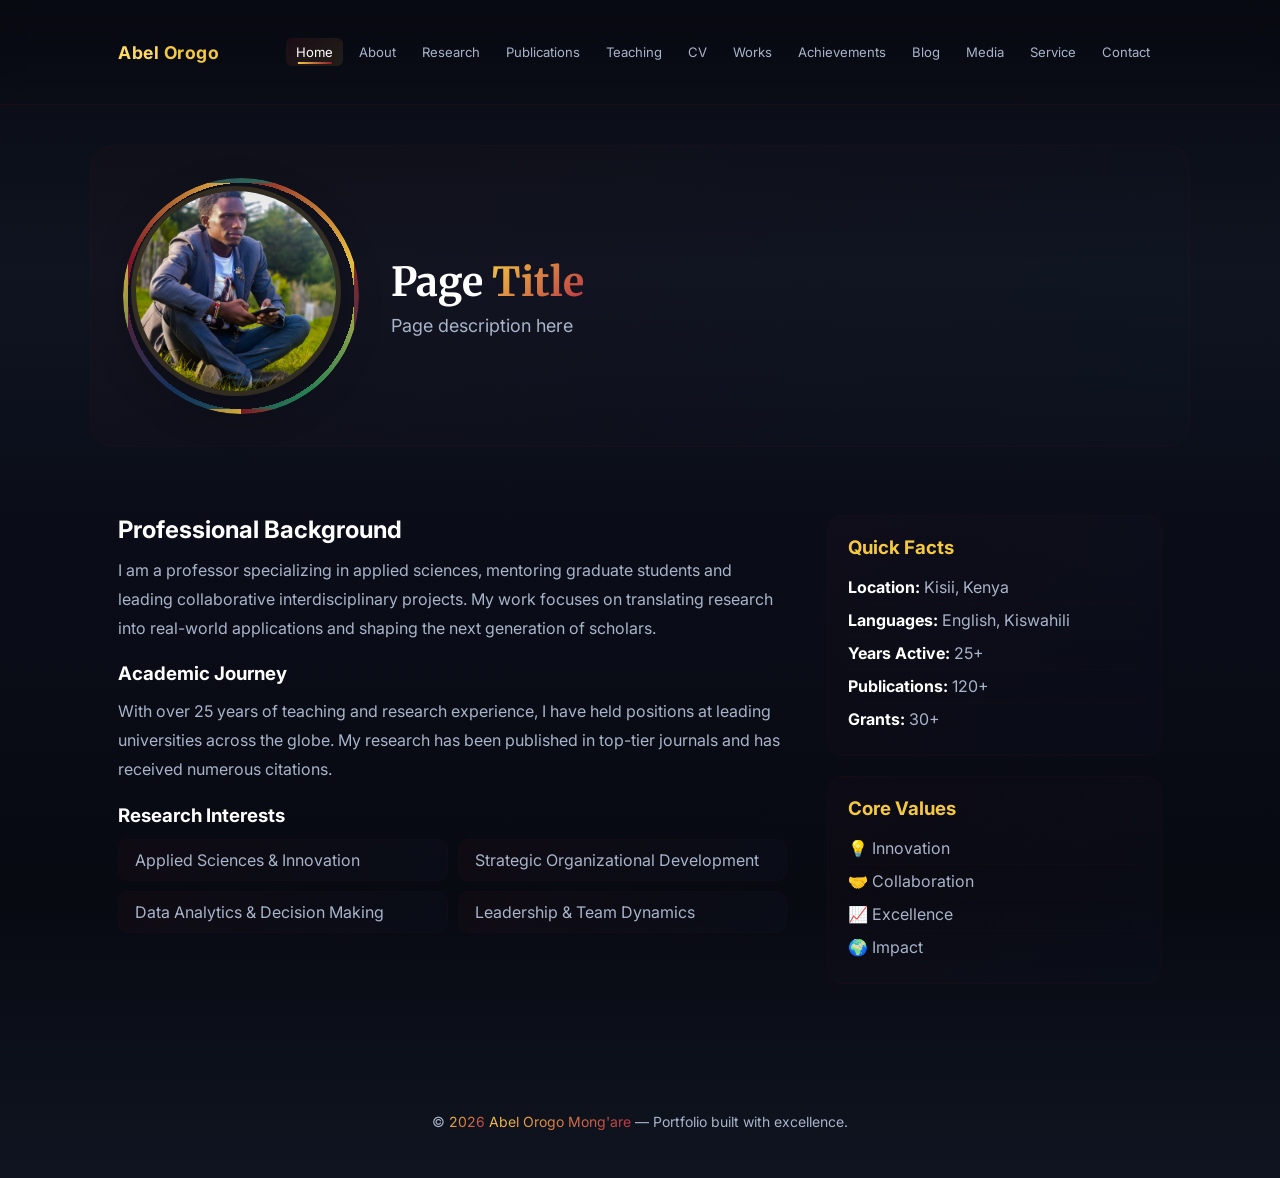
==== about.html @ 81ada758 "Initial commit - Complete Professor Portfolio with all pages" ====
<!doctype html>
<html lang="en">
  <head>
    <meta charset="utf-8">
    <meta name="viewport" content="width=device-width, initial-scale=1.0">
    <title>Professor Portfolio — About</title>
    <link rel="preconnect" href="https://fonts.googleapis.com">
    <link rel="preconnect" href="https://fonts.gstatic.com" crossorigin>
    <link href="https://fonts.googleapis.com/css2?family=Inter:wght@300;400;600;800&family=Merriweather:wght@300;700&display=swap" rel="stylesheet">
    <link rel="stylesheet" href="css/style.css">
  </head>
  <body>

    <header class="site-header">
      <div class="container header-inner">
        <a class="logo" href="home.html"><span>Abel</span> Orogo</a>
        <nav class="nav" id="main-nav">
          <a href="home.html" class="active">Home</a>
          <a href="about.html">About</a>
          <a href="research.html">Research</a>
          <a href="publications.html">Publications</a>
          <a href="teaching.html">Teaching</a>
          <a href="cv.html">CV</a>
          <a href="works.html">Works</a>
          <a href="achievements.html">Achievements</a>
          <a href="blog.html">Blog</a>
          <a href="media.html">Media</a>
          <a href="service.html">Service</a>
          <a href="contact.html">Contact</a>
        </nav>
        <button id="nav-toggle" aria-label="Toggle navigation">☰</button>
      </div>
    </header>

    <main class="page-about">
      <section class="container page-hero">
  <div class="page-hero-inner">
    <div class="page-hero-image fade-up fade-up-d1">
      <div class="portrait-wrapper-small">
        <div class="portrait-ring-small"></div>
        <img src="port.jpg" alt="Professor Abel Orogo" class="page-profile-img">
      </div>
    </div>
    <div class="page-hero-content fade-up fade-up-d2">
      <h1 class="page-title">Page <span class="highlight">Title</span></h1>
      <p class="page-subtitle">Page description here</p>
    </div>
  </div>
</section>

      <section class="container page-content">
        <div class="content-grid">
          <div class="content-main fade-up fade-up-d1">
            <h2>Professional Background</h2>
            <p>I am a professor specializing in applied sciences, mentoring graduate students and leading collaborative interdisciplinary projects. My work focuses on translating research into real-world applications and shaping the next generation of scholars.</p>
            
            <h3>Academic Journey</h3>
            <p>With over 25 years of teaching and research experience, I have held positions at leading universities across the globe. My research has been published in top-tier journals and has received numerous citations.</p>
            
            <h3>Research Interests</h3>
            <ul class="research-list">
              <li>Applied Sciences & Innovation</li>
              <li>Strategic Organizational Development</li>
              <li>Data Analytics & Decision Making</li>
              <li>Leadership & Team Dynamics</li>
            </ul>
          </div>
          <div class="content-sidebar fade-up fade-up-d2">
            <div class="info-card">
              <h3>Quick Facts</h3>
              <ul>
                <li><strong>Location:</strong> Kisii, Kenya</li>
                <li><strong>Languages:</strong> English, Kiswahili</li>
                <li><strong>Years Active:</strong> 25+</li>
                <li><strong>Publications:</strong> 120+</li>
                <li><strong>Grants:</strong> 30+</li>
              </ul>
            </div>
            <div class="info-card">
              <h3>Core Values</h3>
              <ul>
                <li>💡 Innovation</li>
                <li>🤝 Collaboration</li>
                <li>📈 Excellence</li>
                <li>🌍 Impact</li>
              </ul>
            </div>
          </div>
        </div>
      </section>
    </main>

    <footer class="site-footer">
      <div class="container">
        <p>© <span id="year"></span> <span>Abel Orogo Mong'are</span> — Portfolio built with excellence.</p>
      </div>
    </footer>

    <script src="js/main.js"></script>
  </body>
</html>
---- css/style.css ----
/* ============================================================
   ROOT VARIABLES - Maroon, Yellow, Green, Blue Theme
   ============================================================ */
:root {
  --bg: #080a12;
  --bg-secondary: #0f1420;
  --card: rgba(120, 30, 50, 0.06);
  --muted: #a8b4c9;
  
  /* Maroon - Primary */
  --maroon: #8b1a2b;
  --maroon-light: #b83045;
  --maroon-dark: #5c0e1a;
  --maroon-glow: rgba(139, 26, 43, 0.25);
  
  /* Yellow/Gold - Accent */
  --yellow: #f5c842;
  --yellow-light: #ffd966;
  --yellow-dark: #d4a020;
  --yellow-glow: rgba(245, 200, 66, 0.3);
  
  /* Green - Secondary */
  --green: #2d8f5c;
  --green-light: #3db870;
  --green-dark: #1a5a3a;
  --green-glow: rgba(45, 143, 92, 0.25);
  
  /* Blue - Tertiary */
  --blue: #1a3a6a;
  --blue-light: #2a5090;
  --blue-dark: #0e1a3a;
  --blue-glow: rgba(26, 58, 106, 0.25);
  
  /* White */
  --white: #ffffff;
  
  --glass: rgba(139, 26, 43, 0.06);
  --glass-blue: rgba(26, 58, 106, 0.08);
  --glass-green: rgba(45, 143, 92, 0.06);
  --glass-yellow: rgba(245, 200, 66, 0.06);
  --maxw: 1100px;
}

/* ============================================================
   RESET & BASE
   ============================================================ */
* { box-sizing: border-box; margin: 0; padding: 0; }

html, body {
  height: 100%;
  font-family: 'Inter', system-ui, -apple-system, sans-serif;
  background: linear-gradient(180deg, #080a12 0%, #0f1420 30%, #0a0d18 60%, #080a12 100%);
  color: #e6ecf5;
  scroll-behavior: smooth;
}

.container {
  max-width: var(--maxw);
  margin: 0 auto;
  padding: 28px;
}

/* ============================================================
   SCROLLBAR
   ============================================================ */
::-webkit-scrollbar { width: 6px; }
::-webkit-scrollbar-track { background: #080a12; }
::-webkit-scrollbar-thumb { background: linear-gradient(180deg, var(--maroon), var(--blue)); border-radius: 3px; }
::-webkit-scrollbar-thumb:hover { background: linear-gradient(180deg, var(--maroon-light), var(--blue-light)); }

/* ============================================================
   HEADER & NAVIGATION
   ============================================================ */
.site-header {
  backdrop-filter: blur(10px);
  position: sticky;
  top: 0;
  background: linear-gradient(180deg, rgba(8, 10, 18, 0.9), transparent);
  z-index: 50;
  padding: 6px 0;
  border-bottom: 1px solid rgba(139, 26, 43, 0.15);
}

.header-inner {
  display: flex;
  align-items: center;
  justify-content: space-between;
  gap: 10px;
}

.logo {
  font-weight: 700;
  color: var(--yellow);
  text-decoration: none;
  font-size: 1.1rem;
  letter-spacing: 0.5px;
  white-space: nowrap;
  flex-shrink: 0;
}
.logo span { color: var(--yellow-light); }

.nav {
  display: flex;
  gap: 6px;
  overflow-x: auto;
  overflow-y: hidden;
  padding: 4px 2px;
  scrollbar-width: thin;
  scrollbar-color: rgba(139, 26, 43, 0.3) transparent;
  flex: 1;
  justify-content: flex-end;
  -webkit-overflow-scrolling: touch;
}
.nav::-webkit-scrollbar {
  height: 3px;
}
.nav::-webkit-scrollbar-track {
  background: transparent;
}
.nav::-webkit-scrollbar-thumb {
  background: linear-gradient(90deg, var(--maroon), var(--yellow));
  border-radius: 10px;
}

.nav a {
  color: var(--muted);
  text-decoration: none;
  padding: 6px 10px;
  border-radius: 6px;
  transition: all 0.3s;
  font-weight: 400;
  font-size: 0.82rem;
  position: relative;
  white-space: nowrap;
  flex-shrink: 0;
}
.nav a::after {
  content: '';
  position: absolute;
  bottom: 2px;
  left: 50%;
  width: 0;
  height: 2px;
  background: linear-gradient(90deg, var(--yellow), var(--maroon));
  transition: all 0.3s;
  transform: translateX(-50%);
}

.nav a:hover::after { width: 60%; }
.nav a:hover {
  color: #fff;
  background: linear-gradient(135deg, var(--glass), var(--glass-yellow));
}

.nav a.active {
  color: #fff;
  background: linear-gradient(135deg, rgba(139, 26, 43, 0.15), rgba(245, 200, 66, 0.10));
}
.nav a.active::after { width: 60%; }

#nav-toggle {
  display: none;
  background: transparent;
  border: 1px solid rgba(139, 26, 43, 0.2);
  color: var(--muted);
  font-size: 20px;
  cursor: pointer;
  padding: 4px 12px;
  border-radius: 6px;
  flex-shrink: 0;
}
/* ============================================================
   BUTTONS
   ============================================================ */
.btn {
  display: inline-block;
  padding: 12px 32px;
  border-radius: 40px;
  text-decoration: none;
  font-weight: 600;
  transition: all 0.3s;
  border: none;
  cursor: pointer;
  font-size: 0.95rem;
}

.btn.primary {
  background: linear-gradient(135deg, var(--maroon), var(--blue-dark));
  color: #fff;
  box-shadow: 0 4px 25px rgba(139, 26, 43, 0.3);
  border: 1px solid rgba(245, 200, 66, 0.1);
}
.btn.primary:hover {
  transform: translateY(-3px);
  box-shadow: 0 8px 35px rgba(139, 26, 43, 0.4);
  background: linear-gradient(135deg, var(--maroon-light), var(--blue));
}

.btn.ghost {
  border: 1px solid rgba(245, 200, 66, 0.15);
  color: var(--muted);
  background: transparent;
}
.btn.ghost:hover {
  background: linear-gradient(135deg, rgba(139, 26, 43, 0.1), rgba(245, 200, 66, 0.05));
  color: #fff;
  border-color: var(--yellow);
}

.btn.small {
  padding: 8px 20px;
  font-size: 0.85rem;
}

/* ============================================================
   HERO SECTION (Home)
   ============================================================ */
.hero {
  padding: 60px 0 40px;
  position: relative;
}

.hero::before {
  content: '';
  position: absolute;
  top: -20%;
  right: -10%;
  width: 500px;
  height: 500px;
  background: radial-gradient(circle, rgba(139, 26, 43, 0.06), transparent 70%);
  pointer-events: none;
}

.hero::after {
  content: '';
  position: absolute;
  bottom: -20%;
  left: -10%;
  width: 400px;
  height: 400px;
  background: radial-gradient(circle, rgba(245, 200, 66, 0.04), transparent 70%);
  pointer-events: none;
}

.hero-inner {
  display: flex;
  gap: 50px;
  align-items: center;
  position: relative;
  z-index: 1;
}

.hero-copy { flex: 1; }

.name {
  font-family: 'Merriweather', serif;
  font-size: 44px;
  margin: 0 0 12px;
  letter-spacing: -0.5px;
  color: #fff;
  line-height: 1.1;
}

.name .highlight {
  background: linear-gradient(135deg, var(--yellow), var(--maroon-light));
  -webkit-background-clip: text;
  -webkit-text-fill-color: transparent;
  background-clip: text;
}

.lead {
  color: var(--muted);
  margin: 0 0 22px;
  font-size: 18px;
  line-height: 1.7;
  max-width: 540px;
}

.hero-ctas {
  display: flex;
  gap: 14px;
  flex-wrap: wrap;
}

/* ============================================================
   3D PHOTO CARD with MULTI-COLOR CYCLING RING
   ============================================================ */
.hero-card {
  width: 360px;
  min-width: 300px;
  background: linear-gradient(180deg, rgba(139, 26, 43, 0.06), rgba(26, 58, 106, 0.04));
  border-radius: 24px;
  padding: 32px 24px 28px;
  display: flex;
  flex-direction: column;
  align-items: center;
  gap: 20px;
  box-shadow: 0 20px 60px rgba(0, 0, 0, 0.5), inset 0 1px 0 rgba(245, 200, 66, 0.04);
  border: 1px solid rgba(139, 26, 43, 0.12);
  transition: transform 0.15s ease;
  perspective: 800px;
  transform-style: preserve-3d;
  will-change: transform;
  position: relative;
}

/* Portrait Wrapper for Ring */
.portrait-wrapper {
  position: relative;
  width: 200px;
  height: 200px;
  flex-shrink: 0;
}

/* Multi-Color Cycling Ring Animation - Maroon, Yellow, Green, Blue */
.portrait-ring {
  position: absolute;
  inset: -8px;
  border-radius: 50%;
  border: 5px solid transparent;
  background: conic-gradient(
    from 0deg,
    var(--maroon) 0%,
    var(--yellow) 20%,
    var(--green) 40%,
    var(--blue) 60%,
    var(--maroon) 80%,
    var(--yellow) 100%
  );
  -webkit-mask: radial-gradient(farthest-side, transparent calc(100% - 5px), #000 calc(100% - 5px));
  mask: radial-gradient(farthest-side, transparent calc(100% - 5px), #000 calc(100% - 5px));
  animation: spinRing 4s linear infinite, pulseRing 3s ease-in-out infinite;
  z-index: 0;
}

/* Ring glow effect */
.portrait-ring::after {
  content: '';
  position: absolute;
  inset: -3px;
  border-radius: 50%;
  background: conic-gradient(
    from 0deg,
    var(--maroon-glow) 0%,
    var(--yellow-glow) 20%,
    var(--green-glow) 40%,
    var(--blue-glow) 60%,
    var(--maroon-glow) 80%,
    var(--yellow-glow) 100%
  );
  filter: blur(16px);
  opacity: 0.6;
  animation: spinRing 6s linear infinite reverse;
  z-index: 0;
}

@keyframes spinRing {
  0% { transform: rotate(0deg); }
  100% { transform: rotate(360deg); }
}

@keyframes pulseRing {
  0%, 100% { opacity: 0.6; transform: scale(1); }
  50% { opacity: 1; transform: scale(1.02); }
}

.portrait-3d {
  width: 190px;
  height: 190px;
  border-radius: 50%;
  position: relative;
  transform-style: preserve-3d;
  transition: transform 0.1s ease-out;
  will-change: transform;
  cursor: pointer;
  flex-shrink: 0;
  z-index: 1;
}

.portrait-3d img {
  width: 100%;
  height: 100%;
  object-fit: cover;
  border-radius: 50%;
  display: block;
  border: 4px solid rgba(245, 200, 66, 0.15);
  box-shadow: 0 12px 40px rgba(0, 0, 0, 0.5), 0 0 0 1px rgba(245, 200, 66, 0.04);
  transition: box-shadow 0.3s;
  transform: translateZ(20px);
  will-change: transform;
}

.portrait-3d::after {
  content: '';
  position: absolute;
  inset: -10px;
  border-radius: 50%;
  background: conic-gradient(from 0deg, transparent, var(--maroon), transparent, var(--yellow), transparent, var(--green), transparent, var(--blue), transparent);
  opacity: 0.08;
  filter: blur(16px);
  z-index: -1;
  transition: opacity 0.4s;
  transform: translateZ(-10px);
}
.portrait-3d:hover::after { opacity: 0.25; }

@keyframes float3d {
  0% { transform: translateY(0px) rotateX(0deg) rotateY(0deg); }
  50% { transform: translateY(-10px) rotateX(2deg) rotateY(3deg); }
  100% { transform: translateY(0px) rotateX(0deg) rotateY(0deg); }
}
.portrait-3d.floating { animation: float3d 6s ease-in-out infinite; }

/* Small portrait ring for other pages */
.portrait-wrapper-small {
  position: relative;
  width: 220px;
  height: 220px;
  flex-shrink: 0;
}

.portrait-ring-small {
  position: absolute;
  inset: -8px;
  border-radius: 50%;
  border: 5px solid transparent;
  background: conic-gradient(
    from 0deg,
    var(--maroon) 0%,
    var(--yellow) 20%,
    var(--green) 40%,
    var(--blue) 60%,
    var(--maroon) 80%,
    var(--yellow) 100%
  );
  -webkit-mask: radial-gradient(farthest-side, transparent calc(100% - 5px), #000 calc(100% - 5px));
  mask: radial-gradient(farthest-side, transparent calc(100% - 5px), #000 calc(100% - 5px));
  animation: spinRing 4s linear infinite, pulseRing 3s ease-in-out infinite;
  z-index: 0;
}

.portrait-ring-small::after {
  content: '';
  position: absolute;
  inset: -3px;
  border-radius: 50%;
  background: conic-gradient(
    from 0deg,
    var(--maroon-glow) 0%,
    var(--yellow-glow) 20%,
    var(--green-glow) 40%,
    var(--blue-glow) 60%,
    var(--maroon-glow) 80%,
    var(--yellow-glow) 100%
  );
  filter: blur(16px);
  opacity: 0.6;
  animation: spinRing 6s linear infinite reverse;
  z-index: 0;
}

/* Quick Stats */
.quick-stats {
  list-style: none;
  padding: 0;
  margin: 0;
  display: flex;
  gap: 14px;
  width: 100%;
  justify-content: center;
  flex-wrap: wrap;
}

.quick-stats li {
  display: flex;
  flex-direction: column;
  align-items: center;
  color: var(--muted);
  font-size: 13px;
  background: linear-gradient(135deg, rgba(139, 26, 43, 0.06), rgba(245, 200, 66, 0.04));
  padding: 10px 18px;
  border-radius: 40px;
  border: 1px solid rgba(139, 26, 43, 0.06);
  min-width: 70px;
}

.quick-stats li strong {
  background: linear-gradient(135deg, var(--yellow), var(--maroon-light));
  -webkit-background-clip: text;
  -webkit-text-fill-color: transparent;
  background-clip: text;
  font-size: 24px;
  font-weight: 700;
}

/* ============================================================
   PAGE HEADER (All Pages)
   ============================================================ */
.page-hero { padding: 40px 0 20px; }

.page-hero-inner {
  display: flex;
  align-items: center;
  gap: 40px;
  background: linear-gradient(135deg, rgba(139, 26, 43, 0.04), rgba(26, 58, 106, 0.04));
  padding: 40px;
  border-radius: 24px;
  border: 1px solid rgba(139, 26, 43, 0.06);
}

.page-hero-image { flex-shrink: 0; }

.page-profile-img {
  width: 210px;
  height: 210px;
  border-radius: 50%;
  object-fit: cover;
  border: 5px solid rgba(245, 200, 66, 0.15);
  box-shadow: 0 12px 40px rgba(0, 0, 0, 0.3);
  position: relative;
  z-index: 1;
}

.page-hero-content { flex: 1; }

.page-title {
  font-family: 'Merriweather', serif;
  font-size: 40px;
  color: #fff;
  margin-bottom: 8px;
}

.page-title .highlight {
  background: linear-gradient(135deg, var(--yellow), var(--maroon-light));
  -webkit-background-clip: text;
  -webkit-text-fill-color: transparent;
  background-clip: text;
}

.page-subtitle {
  color: var(--muted);
  font-size: 18px;
}

.section-title {
  font-family: 'Merriweather', serif;
  color: #fff;
  margin-bottom: 20px;
  font-size: 30px;
  letter-spacing: -0.3px;
  position: relative;
  display: inline-block;
}

.section-title::after {
  content: '';
  position: absolute;
  bottom: -6px;
  left: 0;
  width: 50px;
  height: 3px;
  background: linear-gradient(90deg, var(--yellow), var(--maroon), var(--blue));
  border-radius: 2px;
}

/* ============================================================
   CARDS & COMMON ELEMENTS
   ============================================================ */
.card {
  background: linear-gradient(135deg, rgba(139, 26, 43, 0.04), rgba(26, 58, 106, 0.04));
  padding: 24px 28px;
  border-radius: 18px;
  border: 1px solid rgba(139, 26, 43, 0.06);
  transition: transform 0.25s, box-shadow 0.25s;
  backdrop-filter: blur(4px);
}
.card:hover {
  transform: translateY(-4px);
  box-shadow: 0 12px 40px rgba(0, 0, 0, 0.25);
  border-color: rgba(245, 200, 66, 0.08);
}
.card h3 {
  color: var(--yellow);
  margin-bottom: 12px;
  font-size: 1.1rem;
}

/* ============================================================
   ABOUT PAGE
   ============================================================ */
.content-grid {
  display: grid;
  grid-template-columns: 2fr 1fr;
  gap: 40px;
  margin-top: 20px;
}

.content-main h2, .content-main h3 {
  color: #fff;
  margin: 20px 0 12px;
}
.content-main h2:first-child { margin-top: 0; }
.content-main p {
  color: var(--muted);
  line-height: 1.8;
  margin-bottom: 16px;
}

.research-list {
  list-style: none;
  padding: 0;
  display: grid;
  grid-template-columns: 1fr 1fr;
  gap: 10px;
}
.research-list li {
  background: linear-gradient(135deg, rgba(139, 26, 43, 0.06), rgba(26, 58, 106, 0.06));
  padding: 10px 16px;
  border-radius: 10px;
  color: var(--muted);
  border: 1px solid rgba(139, 26, 43, 0.04);
}

.info-card {
  background: linear-gradient(135deg, rgba(139, 26, 43, 0.04), rgba(26, 58, 106, 0.04));
  padding: 20px;
  border-radius: 16px;
  border: 1px solid rgba(139, 26, 43, 0.06);
  margin-bottom: 20px;
}
.info-card h3 { color: var(--yellow); margin-bottom: 12px; }
.info-card ul {
  list-style: none;
  padding: 0;
}
.info-card ul li {
  color: var(--muted);
  padding: 6px 0;
  border-bottom: 1px solid rgba(139, 26, 43, 0.04);
}
.info-card ul li:last-child { border-bottom: none; }
.info-card ul li strong { color: #fff; }

/* ============================================================
   CV PAGE
   ============================================================ */
.cv-full-grid {
  display: grid;
  grid-template-columns: 1fr 1fr;
  gap: 30px;
  margin-top: 20px;
}

.cv-section {
  background: linear-gradient(135deg, rgba(139, 26, 43, 0.03), rgba(26, 58, 106, 0.03));
  padding: 24px;
  border-radius: 18px;
  border: 1px solid rgba(139, 26, 43, 0.06);
}
.cv-section h2 {
  color: var(--yellow);
  margin-bottom: 20px;
  font-size: 22px;
}

.timeline-item {
  display: flex;
  gap: 16px;
  margin-bottom: 20px;
  padding-bottom: 20px;
  border-bottom: 1px solid rgba(139, 26, 43, 0.04);
}
.timeline-item:last-child {
  border-bottom: none;
  margin-bottom: 0;
  padding-bottom: 0;
}
.timeline-item .year {
  font-weight: 700;
  color: var(--yellow-light);
  min-width: 90px;
  font-size: 14px;
}
.timeline-content h4 { color: #fff; margin-bottom: 2px; }
.timeline-content p { color: var(--muted); font-size: 14px; }
.timeline-content .description {
  color: var(--muted);
  font-size: 13px;
  margin-top: 4px;
  opacity: 0.8;
}

/* Skills */
.skills-grid { display: grid; gap: 14px; }
.skill-item h4 {
  color: #fff;
  font-size: 14px;
  margin-bottom: 4px;
}
.skill-bar {
  background: rgba(139, 26, 43, 0.08);
  height: 8px;
  border-radius: 4px;
  overflow: hidden;
}
.skill-level {
  height: 100%;
  border-radius: 4px;
  background: linear-gradient(90deg, var(--maroon), var(--yellow));
  transition: width 1s ease;
}

/* ============================================================
   RESEARCH PAGE
   ============================================================ */
.research-areas-grid {
  display: grid;
  grid-template-columns: repeat(auto-fit, minmax(280px, 1fr));
  gap: 24px;
  margin-bottom: 40px;
}

.research-area {
  background: linear-gradient(135deg, rgba(139, 26, 43, 0.04), rgba(26, 58, 106, 0.04));
  padding: 24px;
  border-radius: 18px;
  border: 1px solid rgba(139, 26, 43, 0.06);
  transition: all 0.3s;
}
.research-area:hover {
  transform: translateY(-4px);
  box-shadow: 0 12px 30px rgba(0, 0, 0, 0.2);
  border-color: rgba(245, 200, 66, 0.1);
}
.area-icon { font-size: 36px; margin-bottom: 12px; }
.research-area h3 { color: #fff; margin-bottom: 8px; }
.research-area p {
  color: var(--muted);
  font-size: 14px;
  line-height: 1.6;
  margin-bottom: 12px;
}
.area-tags {
  display: flex;
  flex-wrap: wrap;
  gap: 6px;
}
.area-tags span {
  background: rgba(139, 26, 43, 0.08);
  padding: 4px 12px;
  border-radius: 20px;
  font-size: 12px;
  color: var(--muted);
  border: 1px solid rgba(139, 26, 43, 0.04);
}

.projects-list {
  display: flex;
  flex-direction: column;
  gap: 16px;
  margin-bottom: 40px;
}
.project-item {
  background: linear-gradient(135deg, rgba(139, 26, 43, 0.04), rgba(26, 58, 106, 0.04));
  padding: 20px 24px;
  border-radius: 16px;
  border: 1px solid rgba(139, 26, 43, 0.06);
}
.project-header {
  display: flex;
  justify-content: space-between;
  align-items: center;
  margin-bottom: 4px;
}
.project-header h3 { color: #fff; font-size: 18px; }
.project-status {
  padding: 4px 16px;
  border-radius: 20px;
  font-size: 12px;
  font-weight: 600;
}
.project-status.active {
  background: rgba(45, 143, 92, 0.15);
  color: var(--green-light);
  border: 1px solid rgba(45, 143, 92, 0.1);
}
.project-status {
  background: rgba(139, 26, 43, 0.15);
  color: var(--maroon-light);
  border: 1px solid rgba(139, 26, 43, 0.1);
}
.project-funding {
  color: var(--yellow);
  font-size: 13px;
  margin-bottom: 8px;
}
.project-item p {
  color: var(--muted);
  font-size: 14px;
  line-height: 1.6;
  margin-bottom: 8px;
}
.project-collaborators {
  color: var(--muted);
  font-size: 13px;
  opacity: 0.7;
}

.impact-grid {
  display: grid;
  grid-template-columns: repeat(4, 1fr);
  gap: 20px;
  margin-top: 16px;
}
.impact-item {
  background: linear-gradient(135deg, rgba(139, 26, 43, 0.06), rgba(26, 58, 106, 0.06));
  padding: 20px;
  border-radius: 16px;
  text-align: center;
  border: 1px solid rgba(139, 26, 43, 0.06);
}
.impact-number {
  display: block;
  font-size: 32px;
  font-weight: 700;
  background: linear-gradient(135deg, var(--yellow), var(--maroon-light));
  -webkit-background-clip: text;
  -webkit-text-fill-color: transparent;
  background-clip: text;
}
.impact-label { color: var(--muted); font-size: 14px; }

/* ============================================================
   PUBLICATIONS PAGE
   ============================================================ */
.publication-filters {
  display: flex;
  flex-wrap: wrap;
  gap: 10px;
  margin-bottom: 24px;
}

.filter-btn {
  padding: 8px 20px;
  border-radius: 40px;
  border: 1px solid rgba(139, 26, 43, 0.1);
  background: transparent;
  color: var(--muted);
  cursor: pointer;
  transition: all 0.3s;
  font-size: 14px;
}
.filter-btn:hover {
  border-color: var(--yellow);
  color: #fff;
}
.filter-btn.active {
  background: linear-gradient(135deg, var(--maroon), var(--blue-dark));
  color: #fff;
  border-color: transparent;
}

.publications-list {
  display: flex;
  flex-direction: column;
  gap: 16px;
}

.publication-item {
  background: linear-gradient(135deg, rgba(139, 26, 43, 0.03), rgba(26, 58, 106, 0.03));
  padding: 20px 24px;
  border-radius: 16px;
  border: 1px solid rgba(139, 26, 43, 0.06);
  transition: all 0.3s;
}
.publication-item:hover {
  transform: translateX(4px);
  border-color: rgba(245, 200, 66, 0.1);
}
.pub-type {
  font-size: 12px;
  font-weight: 600;
  color: var(--yellow);
  margin-bottom: 4px;
}
.publication-item h3 {
  color: #fff;
  font-size: 18px;
  margin-bottom: 4px;
}
.pub-authors { color: var(--muted); font-size: 14px; }
.pub-journal {
  color: var(--muted);
  font-size: 14px;
  font-style: italic;
}
.pub-year {
  color: var(--yellow-light);
  font-size: 13px;
  font-weight: 600;
  margin-top: 4px;
}
.pub-actions {
  display: flex;
  flex-wrap: wrap;
  gap: 12px;
  margin-top: 8px;
}
.pub-link {
  color: var(--yellow);
  text-decoration: none;
  font-size: 13px;
  transition: color 0.2s;
}
.pub-link:hover { color: var(--yellow-light); }
.pub-citations { color: var(--muted); font-size: 13px; }

/* ============================================================
   TEACHING PAGE
   ============================================================ */
.teaching-philosophy {
  background: linear-gradient(135deg, rgba(139, 26, 43, 0.04), rgba(26, 58, 106, 0.04));
  padding: 24px 28px;
  border-radius: 18px;
  border: 1px solid rgba(139, 26, 43, 0.06);
  margin-bottom: 40px;
}
.teaching-philosophy h2 { color: var(--yellow); margin-bottom: 12px; }
.teaching-philosophy p {
  color: var(--muted);
  line-height: 1.8;
  font-size: 16px;
}

.courses-grid {
  display: grid;
  grid-template-columns: repeat(auto-fit, minmax(300px, 1fr));
  gap: 20px;
  margin-bottom: 40px;
}

.course-card {
  background: linear-gradient(135deg, rgba(139, 26, 43, 0.04), rgba(26, 58, 106, 0.04));
  padding: 20px 24px;
  border-radius: 16px;
  border: 1px solid rgba(139, 26, 43, 0.06);
  transition: all 0.3s;
}
.course-card:hover {
  transform: translateY(-4px);
  box-shadow: 0 12px 30px rgba(0, 0, 0, 0.2);
}
.course-header {
  display: flex;
  justify-content: space-between;
  align-items: center;
  margin-bottom: 4px;
}
.course-header h3 { color: #fff; font-size: 17px; }
.course-level {
  padding: 2px 14px;
  border-radius: 20px;
  font-size: 11px;
  font-weight: 600;
  background: rgba(139, 26, 43, 0.12);
  color: var(--maroon-light);
  border: 1px solid rgba(139, 26, 43, 0.08);
}
.course-code {
  color: var(--yellow);
  font-size: 13px;
  margin-bottom: 8px;
}
.course-card p {
  color: var(--muted);
  font-size: 14px;
  line-height: 1.6;
}
.course-stats {
  display: flex;
  gap: 16px;
  margin-top: 10px;
  color: var(--muted);
  font-size: 13px;
}

.supervision-grid {
  display: grid;
  grid-template-columns: repeat(auto-fit, minmax(280px, 1fr));
  gap: 20px;
  margin-bottom: 40px;
}

.supervision-item {
  display: flex;
  gap: 16px;
  background: linear-gradient(135deg, rgba(139, 26, 43, 0.04), rgba(26, 58, 106, 0.04));
  padding: 20px 24px;
  border-radius: 16px;
  border: 1px solid rgba(139, 26, 43, 0.06);
}
.supervision-icon { font-size: 32px; flex-shrink: 0; }
.supervision-item h4 { color: #fff; margin-bottom: 4px; }
.supervision-item p {
  color: var(--muted);
  font-size: 14px;
  margin: 2px 0;
}
.supervision-item p strong { color: #fff; }

.testimonials-grid {
  display: grid;
  grid-template-columns: repeat(auto-fit, minmax(300px, 1fr));
  gap: 20px;
  margin-bottom: 40px;
}

.testimonial-item {
  background: linear-gradient(135deg, rgba(139, 26, 43, 0.04), rgba(26, 58, 106, 0.04));
  padding: 20px 24px;
  border-radius: 16px;
  border: 1px solid rgba(139, 26, 43, 0.06);
  position: relative;
}
.testimonial-item::before {
  content: '"';
  font-size: 40px;
  color: var(--yellow);
  opacity: 0.3;
  position: absolute;
  top: 8px;
  left: 12px;
  font-family: serif;
}
.testimonial-item p {
  color: var(--muted);
  font-size: 15px;
  line-height: 1.7;
  padding-left: 20px;
  font-style: italic;
}
.testimonial-author {
  margin-top: 12px;
  padding-left: 20px;
}
.testimonial-author strong { color: #fff; display: block; }
.testimonial-author span { color: var(--muted); font-size: 13px; }

/* ============================================================
   WORKS PAGE
   ============================================================ */
.works-grid {
  display: grid;
  grid-template-columns: repeat(auto-fit, minmax(320px, 1fr));
  gap: 30px;
  margin-top: 20px;
}

.work-card {
  background: linear-gradient(135deg, rgba(139, 26, 43, 0.03), rgba(26, 58, 106, 0.03));
  border-radius: 18px;
  overflow: hidden;
  border: 1px solid rgba(139, 26, 43, 0.06);
  transition: all 0.3s;
}
.work-card:hover {
  transform: translateY(-6px);
  box-shadow: 0 16px 40px rgba(0, 0, 0, 0.3);
  border-color: rgba(245, 200, 66, 0.1);
}
.work-image {
  height: 200px;
  overflow: hidden;
}
.work-image img {
  width: 100%;
  height: 100%;
  object-fit: cover;
  transition: transform 0.4s;
}
.work-card:hover .work-image img { transform: scale(1.05); }
.work-info { padding: 20px; }
.work-info h3 {
  color: #fff;
  margin-bottom: 4px;
  font-size: 18px;
}
.work-meta {
  color: var(--yellow-light);
  font-size: 13px;
  margin-bottom: 10px;
}
.work-info p {
  color: var(--muted);
  font-size: 14px;
  line-height: 1.6;
  margin-bottom: 14px;
}

/* ============================================================
   ACHIEVEMENTS PAGE
   ============================================================ */
.achievements-grid {
  display: grid;
  grid-template-columns: repeat(auto-fit, minmax(300px, 1fr));
  gap: 24px;
  margin-top: 20px;
}

.achievement-card {
  display: flex;
  gap: 16px;
  background: linear-gradient(135deg, rgba(139, 26, 43, 0.04), rgba(26, 58, 106, 0.04));
  padding: 20px;
  border-radius: 16px;
  border: 1px solid rgba(139, 26, 43, 0.06);
  transition: all 0.3s;
}
.achievement-card:hover {
  transform: translateY(-4px);
  box-shadow: 0 12px 30px rgba(0, 0, 0, 0.2);
  border-color: rgba(245, 200, 66, 0.1);
}
.achievement-icon { font-size: 36px; flex-shrink: 0; }
.achievement-content h3 {
  color: #fff;
  font-size: 17px;
  margin-bottom: 2px;
}
.achievement-year {
  color: var(--yellow-light);
  font-size: 13px;
  margin-bottom: 6px;
}
.achievement-content p {
  color: var(--muted);
  font-size: 14px;
  line-height: 1.6;
}

.achievement-stats {
  display: grid;
  grid-template-columns: repeat(4, 1fr);
  gap: 20px;
  margin-top: 40px;
}
.stat-box {
  background: linear-gradient(135deg, rgba(139, 26, 43, 0.06), rgba(26, 58, 106, 0.06));
  padding: 20px;
  border-radius: 16px;
  text-align: center;
  border: 1px solid rgba(139, 26, 43, 0.06);
}
.stat-number {
  display: block;
  font-size: 32px;
  font-weight: 700;
  background: linear-gradient(135deg, var(--yellow), var(--maroon-light));
  -webkit-background-clip: text;
  -webkit-text-fill-color: transparent;
  background-clip: text;
}
.stat-label { color: var(--muted); font-size: 14px; }

/* ============================================================
   CONTACT PAGE
   ============================================================ */
.contact-grid-full {
  display: grid;
  grid-template-columns: 1fr 1fr;
  gap: 40px;
  margin-top: 20px;
}

.contact-form-wrapper {
  background: linear-gradient(135deg, rgba(139, 26, 43, 0.04), rgba(26, 58, 106, 0.04));
  padding: 30px;
  border-radius: 18px;
  border: 1px solid rgba(139, 26, 43, 0.06);
}
.contact-form-wrapper h2 { color: #fff; margin-bottom: 20px; }

.contact-form label {
  display: block;
  margin-bottom: 16px;
  color: var(--muted);
  font-size: 14px;
  font-weight: 400;
}
.contact-form input,
.contact-form textarea {
  width: 100%;
  padding: 12px 16px;
  border-radius: 12px;
  border: 1px solid rgba(139, 26, 43, 0.1);
  background: rgba(139, 26, 43, 0.03);
  color: #e6ecf5;
  font-family: inherit;
  font-size: 14px;
  transition: border 0.25s, box-shadow 0.25s;
  margin-top: 4px;
}
.contact-form input:focus,
.contact-form textarea:focus {
  outline: none;
  border-color: var(--yellow);
  box-shadow: 0 0 0 3px rgba(245, 200, 66, 0.06);
}
.contact-form input::placeholder,
.contact-form textarea::placeholder {
  color: rgba(168, 180, 201, 0.3);
}

.contact-info-wrapper {
  display: flex;
  flex-direction: column;
  gap: 20px;
}

.contact-card {
  background: linear-gradient(135deg, rgba(139, 26, 43, 0.04), rgba(26, 58, 106, 0.04));
  padding: 24px;
  border-radius: 18px;
  border: 1px solid rgba(139, 26, 43, 0.06);
}
.contact-card h3 { color: var(--yellow); margin-bottom: 16px; }

.contact-item {
  display: flex;
  gap: 14px;
  padding: 12px 0;
  border-bottom: 1px solid rgba(139, 26, 43, 0.04);
}
.contact-item:last-child { border-bottom: none; }
.contact-icon { font-size: 24px; flex-shrink: 0; }
.contact-item h4 {
  color: #fff;
  font-size: 13px;
  font-weight: 400;
}
.contact-item a,
.contact-item p {
  color: var(--muted);
  text-decoration: none;
  transition: color 0.2s;
}
.contact-item a:hover { color: var(--yellow); }

.office-hours {
  list-style: none;
  padding: 0;
}
.office-hours li {
  display: flex;
  justify-content: space-between;
  color: var(--muted);
  padding: 8px 0;
  border-bottom: 1px solid rgba(139, 26, 43, 0.04);
}
.office-hours li:last-child { border-bottom: none; }
.appointment-note {
  color: var(--muted);
  font-size: 14px;
  margin-top: 12px;
  font-style: italic;
}

/* ============================================================
   BLOG PAGE
   ============================================================ */
.blog-grid {
  display: grid;
  grid-template-columns: 1fr;
  gap: 30px;
  margin-top: 20px;
}

.blog-post {
  display: grid;
  grid-template-columns: 300px 1fr;
  gap: 24px;
  background: linear-gradient(135deg, rgba(139, 26, 43, 0.03), rgba(26, 58, 106, 0.03));
  border-radius: 18px;
  overflow: hidden;
  border: 1px solid rgba(139, 26, 43, 0.06);
  transition: all 0.3s;
}
.blog-post:hover {
  transform: translateY(-4px);
  box-shadow: 0 12px 30px rgba(0, 0, 0, 0.2);
  border-color: rgba(245, 200, 66, 0.1);
}
.blog-image {
  height: 100%;
  min-height: 200px;
  overflow: hidden;
}
.blog-image img {
  width: 100%;
  height: 100%;
  object-fit: cover;
  transition: transform 0.4s;
}
.blog-post:hover .blog-image img { transform: scale(1.05); }
.blog-content { padding: 24px 24px 24px 0; }
.blog-date {
  font-size: 13px;
  color: var(--yellow);
  font-weight: 500;
}
.blog-content h2 {
  color: #fff;
  font-size: 20px;
  margin: 8px 0 12px;
}
.blog-content p {
  color: var(--muted);
  font-size: 14px;
  line-height: 1.7;
  margin-bottom: 12px;
}
.blog-tags {
  display: flex;
  flex-wrap: wrap;
  gap: 8px;
  margin-bottom: 12px;
}
.blog-tags span {
  background: rgba(139, 26, 43, 0.06);
  padding: 4px 14px;
  border-radius: 20px;
  font-size: 12px;
  color: var(--muted);
  border: 1px solid rgba(139, 26, 43, 0.04);
}
.read-more {
  color: var(--yellow);
  text-decoration: none;
  font-weight: 500;
  transition: color 0.2s;
}
.read-more:hover { color: var(--yellow-light); }

/* ============================================================
   MEDIA PAGE
   ============================================================ */
.media-grid {
  display: grid;
  gap: 16px;
  margin-top: 20px;
}

.media-item {
  display: flex;
  gap: 20px;
  background: linear-gradient(135deg, rgba(139, 26, 43, 0.03), rgba(26, 58, 106, 0.03));
  padding: 20px 24px;
  border-radius: 16px;
  border: 1px solid rgba(139, 26, 43, 0.06);
  transition: all 0.3s;
}
.media-item:hover {
  transform: translateX(4px);
  border-color: rgba(245, 200, 66, 0.1);
}
.media-icon { font-size: 32px; flex-shrink: 0; }
.media-content h3 {
  color: #fff;
  font-size: 17px;
  margin-bottom: 4px;
}
.media-source {
  color: var(--yellow);
  font-size: 13px;
  margin-bottom: 6px;
}
.media-content p {
  color: var(--muted);
  font-size: 14px;
  line-height: 1.6;
  margin-bottom: 8px;
}
.media-link {
  color: var(--yellow);
  text-decoration: none;
  font-weight: 500;
  font-size: 14px;
  transition: color 0.2s;
}
.media-link:hover { color: var(--yellow-light); }

/* ============================================================
   SERVICE PAGE
   ============================================================ */
.service-grid {
  display: grid;
  grid-template-columns: 1fr 1fr;
  gap: 24px;
  margin-top: 20px;
}

.service-section {
  background: linear-gradient(135deg, rgba(139, 26, 43, 0.03), rgba(26, 58, 106, 0.03));
  padding: 24px;
  border-radius: 18px;
  border: 1px solid rgba(139, 26, 43, 0.06);
  transition: all 0.3s;
}
.service-section:hover {
  transform: translateY(-4px);
  border-color: rgba(245, 200, 66, 0.1);
}
.service-section h2 {
  color: var(--yellow);
  font-size: 20px;
  margin-bottom: 16px;
}
.service-list {
  list-style: none;
  padding: 0;
}
.service-list li {
  color: var(--muted);
  padding: 10px 0;
  border-bottom: 1px solid rgba(139, 26, 43, 0.04);
  line-height: 1.6;
}
.service-list li:last-child { border-bottom: none; }
.service-list li strong { color: #fff; }

/* ============================================================
   HOME PAGE - QUICK LINKS, IMPACT, UPDATES, PREVIEW
   ============================================================ */
.quick-links { margin: 40px 0 20px; }

.quick-links-grid {
  display: grid;
  grid-template-columns: repeat(auto-fit, minmax(260px, 1fr));
  gap: 20px;
  margin-top: 16px;
}

.quick-link-card {
  background: linear-gradient(135deg, rgba(139, 26, 43, 0.04), rgba(26, 58, 106, 0.04));
  padding: 24px 28px;
  border-radius: 18px;
  border: 1px solid rgba(139, 26, 43, 0.06);
  text-decoration: none;
  color: inherit;
  transition: all 0.3s;
  position: relative;
  display: block;
}
.quick-link-card:hover {
  transform: translateY(-6px);
  box-shadow: 0 16px 40px rgba(0, 0, 0, 0.25);
  border-color: rgba(245, 200, 66, 0.12);
}
.ql-icon { font-size: 32px; margin-bottom: 8px; }
.quick-link-card h3 {
  color: #fff;
  font-size: 18px;
  margin-bottom: 4px;
}
.quick-link-card p {
  color: var(--muted);
  font-size: 14px;
  line-height: 1.5;
  margin-bottom: 0;
}
.ql-arrow {
  position: absolute;
  top: 20px;
  right: 24px;
  font-size: 20px;
  color: var(--yellow);
  opacity: 0;
  transition: all 0.3s;
}
.quick-link-card:hover .ql-arrow {
  opacity: 1;
  transform: translateX(4px);
}

/* Impact Section (Home) */
.impact-section { margin: 40px 0; }

.impact-grid-home {
  display: grid;
  grid-template-columns: repeat(6, 1fr);
  gap: 16px;
  margin-top: 16px;
}

.impact-item-home {
  background: linear-gradient(135deg, rgba(139, 26, 43, 0.06), rgba(26, 58, 106, 0.06));
  padding: 16px;
  border-radius: 16px;
  text-align: center;
  border: 1px solid rgba(139, 26, 43, 0.06);
  transition: all 0.3s;
}
.impact-item-home:hover {
  transform: translateY(-4px);
  border-color: rgba(245, 200, 66, 0.12);
  box-shadow: 0 8px 24px rgba(0, 0, 0, 0.15);
}
.impact-number-home {
  display: block;
  font-size: 28px;
  font-weight: 700;
  background: linear-gradient(135deg, var(--yellow), var(--maroon-light));
  -webkit-background-clip: text;
  -webkit-text-fill-color: transparent;
  background-clip: text;
}
.impact-label-home { color: var(--muted); font-size: 12px; }

/* Updates Section */
.updates { margin: 40px 0; }

.updates-list {
  display: flex;
  flex-direction: column;
  gap: 12px;
  margin-top: 16px;
}

.update-item {
  display: flex;
  gap: 20px;
  background: linear-gradient(135deg, rgba(139, 26, 43, 0.03), rgba(26, 58, 106, 0.03));
  padding: 16px 20px;
  border-radius: 14px;
  border: 1px solid rgba(139, 26, 43, 0.04);
  transition: all 0.3s;
}
.update-item:hover {
  border-color: rgba(245, 200, 66, 0.1);
  background: linear-gradient(135deg, rgba(139, 26, 43, 0.06), rgba(26, 58, 106, 0.06));
}
.update-date {
  font-weight: 600;
  color: var(--yellow-light);
  font-size: 13px;
  min-width: 80px;
  flex-shrink: 0;
}
.update-content h4 {
  color: #fff;
  font-size: 15px;
  margin-bottom: 2px;
}
.update-content p {
  color: var(--muted);
  font-size: 14px;
}
.update-content a {
  color: var(--yellow);
  text-decoration: none;
  transition: color 0.2s;
}
.update-content a:hover { color: var(--yellow-light); }

/* Preview / Core Competencies */
.preview-grid {
  display: grid;
  grid-template-columns: repeat(auto-fit, minmax(220px, 1fr));
  gap: 24px;
  margin-top: 16px;
}

.preview-card {
  background: linear-gradient(135deg, rgba(139, 26, 43, 0.04), rgba(26, 58, 106, 0.04));
  padding: 24px;
  border-radius: 18px;
  text-align: center;
  border: 1px solid rgba(139, 26, 43, 0.06);
  transition: all 0.3s;
}
.preview-card:hover {
  transform: translateY(-6px);
  box-shadow: 0 12px 40px rgba(0, 0, 0, 0.2);
  border-color: rgba(245, 200, 66, 0.12);
}
.preview-icon { font-size: 36px; margin-bottom: 10px; }
.preview-card h3 { color: #fff; margin-bottom: 8px; }
.preview-card p {
  color: var(--muted);
  font-size: 14px;
  line-height: 1.6;
}

/* ============================================================
   FOOTER
   ============================================================ */
.site-footer {
  padding: 32px 0 20px;
  color: var(--muted);
  text-align: center;
  border-top: 1px solid rgba(139, 26, 43, 0.06);
  margin-top: 20px;
  font-size: 14px;
}
.site-footer span {
  background: linear-gradient(135deg, var(--yellow), var(--maroon-light));
  -webkit-background-clip: text;
  -webkit-text-fill-color: transparent;
  background-clip: text;
}

/* ============================================================
   ANIMATIONS
   ============================================================ */
.fade-up {
  opacity: 0;
  transform: translateY(24px);
  animation: fadeUp 0.8s cubic-bezier(0.15, 0.9, 0.25, 1) forwards;
}
.fade-up-d1 { animation-delay: 0.08s; }
.fade-up-d2 { animation-delay: 0.16s; }
.fade-up-d3 { animation-delay: 0.28s; }
.fade-up-d4 { animation-delay: 0.38s; }
.fade-up-d5 { animation-delay: 0.50s; }
.fade-up-d6 { animation-delay: 0.62s; }
.fade-up-d7 { animation-delay: 0.74s; }
.fade-up-d8 { animation-delay: 0.86s; }
.fade-up-d9 { animation-delay: 0.98s; }
.fade-up-d10 { animation-delay: 1.10s; }
.fade-up-d11 { animation-delay: 1.22s; }

@keyframes fadeUp {
  to { opacity: 1; transform: translateY(0); }
}

.reveal {
  opacity: 0;
  transform: translateY(24px);
  transition: opacity 0.7s ease, transform 0.7s ease;
}
.reveal.visible {
  opacity: 1;
  transform: translateY(0);
}

/* ============================================================
   RESPONSIVE BREAKPOINTS
   ============================================================ */

/* Tablet & Small Laptops */
@media (max-width: 1024px) {
  .content-grid,
  .cv-full-grid {
    grid-template-columns: 1fr;
  }
  .contact-grid-full {
    grid-template-columns: 1fr;
  }
  .achievement-stats {
    grid-template-columns: 1fr 1fr;
  }
  .impact-grid-home {
    grid-template-columns: repeat(3, 1fr);
  }
  .service-grid {
    grid-template-columns: 1fr;
  }
}

/* Mobile */
@media (max-width: 900px) {
  .hero-inner {
    flex-direction: column-reverse;
    align-items: center;
    text-align: center;
  }
  .hero-copy { text-align: center; }
  .lead { max-width: 100%; }
  .hero-ctas { justify-content: center; }
  
  #nav-toggle { display: block; }
  .nav {
    display: none;
    flex-direction: column;
    gap: 6px;
    background: rgba(8, 10, 18, 0.95);
    padding: 16px;
    border-radius: 14px;
    position: absolute;
    top: 60px;
    right: 20px;
    width: 200px;
    border: 1px solid rgba(139, 26, 43, 0.1);
    backdrop-filter: blur(10px);
  }
  .nav.open { display: flex; }
  .nav a::after { display: none; }
  
  .hero-card {
    width: 100%;
    max-width: 380px;
    padding: 28px 20px 24px;
  }
  .portrait-wrapper { width: 170px; height: 170px; }
  .portrait-3d { width: 160px; height: 160px; }
  .portrait-wrapper-small { width: 180px; height: 180px; }
  .page-profile-img { width: 170px; height: 170px; }
  
  .page-hero-inner {
    flex-direction: column;
    text-align: center;
    padding: 24px;
  }
  .research-list { grid-template-columns: 1fr; }
  .works-grid { grid-template-columns: 1fr; }
  .achievements-grid { grid-template-columns: 1fr; }
  .blog-post {
    grid-template-columns: 1fr;
  }
  .blog-image { min-height: 180px; }
  .blog-content { padding: 20px; }
  
  .quick-links-grid {
    grid-template-columns: 1fr 1fr;
  }
  .impact-grid-home {
    grid-template-columns: repeat(2, 1fr);
  }
  .update-item {
    flex-direction: column;
    gap: 4px;
  }
}

/* Small Mobile */
@media (max-width: 480px) {
  .container { padding: 16px; }
  .name { font-size: 32px; }
  .hero { padding: 30px 0; }
  .hero-card { padding: 24px 16px 20px; }
  .portrait-wrapper { width: 140px; height: 140px; }
  .portrait-3d { width: 130px; height: 130px; }
  .portrait-wrapper-small { width: 150px; height: 150px; }
  .page-profile-img { width: 140px; height: 140px; }
  .quick-stats li { padding: 6px 14px; font-size: 11px; min-width: 60px; }
  .quick-stats li strong { font-size: 18px; }
  .page-title { font-size: 28px; }
  .achievement-stats { grid-template-columns: 1fr 1fr; }
  .impact-grid-home { grid-template-columns: 1fr 1fr; }
  .impact-number-home { font-size: 22px; }
  .quick-link-card { padding: 18px 20px; }
  .update-item { padding: 12px 16px; }
  .quick-links-grid { grid-template-columns: 1fr; }
  .courses-grid { grid-template-columns: 1fr; }
  .supervision-grid { grid-template-columns: 1fr; }
  .testimonials-grid { grid-template-columns: 1fr; }
  .research-areas-grid { grid-template-columns: 1fr; }
  .media-item { flex-direction: column; gap: 10px; }
  .blog-content h2 { font-size: 17px; }
  .publication-filters { justify-content: center; }
  .filter-btn { padding: 6px 14px; font-size: 12px; }
  .publication-item { padding: 16px; }
  .publication-item h3 { font-size: 16px; }
}
/* ============================================================
   THEME TOGGLE BUTTON
   ============================================================ */
.header-actions {
  display: flex;
  align-items: center;
  gap: 10px;
  flex-shrink: 0;
}

.theme-toggle {
  background: linear-gradient(135deg, rgba(139, 26, 43, 0.15), rgba(245, 200, 66, 0.10));
  border: 2px solid rgba(245, 200, 66, 0.3);
  color: var(--yellow);
  font-size: 22px;
  cursor: pointer;
  padding: 6px 14px;
  border-radius: 30px;
  transition: all 0.3s;
  display: flex;
  align-items: center;
  justify-content: center;
  min-width: 48px;
  min-height: 42px;
  box-shadow: 0 2px 12px rgba(245, 200, 66, 0.15);
  position: relative;
}
.theme-toggle::before {
  content: '';
  position: absolute;
  inset: -2px;
  border-radius: 32px;
  padding: 2px;
  background: linear-gradient(135deg, var(--maroon), var(--yellow), var(--green), var(--blue));
  -webkit-mask: linear-gradient(#fff 0 0) content-box, linear-gradient(#fff 0 0);
  -webkit-mask-composite: xor;
  mask-composite: exclude;
  opacity: 0.6;
  transition: opacity 0.3s;
}
.theme-toggle:hover::before {
  opacity: 1;
}
.theme-toggle:active {
  transform: scale(0.95);
}
.theme-toggle:hover {
  background: linear-gradient(135deg, rgba(139, 26, 43, 0.25), rgba(245, 200, 66, 0.20));
  border-color: var(--yellow);
  color: #fff;
  transform: scale(1.05);
  box-shadow: 0 4px 20px rgba(245, 200, 66, 0.25);
}

.theme-icon {
  transition: transform 0.4s ease;
  display: inline-block;
  font-size: 20px;
  line-height: 1;
}
.theme-toggle:hover .theme-icon {
  transform: rotate(30deg) scale(1.1);
}

/* ============================================================
   LIGHT THEME
   ============================================================ */
body.light-theme {
  background: #f5f0eb;
  color: #1a1a2e;
}

body.light-theme .site-header {
  background: linear-gradient(180deg, rgba(255, 255, 255, 0.95), rgba(255, 255, 255, 0.9));
  border-bottom: 1px solid rgba(139, 26, 43, 0.1);
}

body.light-theme .logo {
  color: var(--maroon);
}
body.light-theme .logo span {
  color: var(--maroon-light);
}

body.light-theme .nav a {
  color: #4a4a6a;
}
body.light-theme .nav a:hover {
  color: var(--maroon);
  background: rgba(139, 26, 43, 0.06);
}
body.light-theme .nav a.active {
  color: var(--maroon);
  background: rgba(139, 26, 43, 0.08);
}
body.light-theme .nav a::after {
  background: linear-gradient(90deg, var(--maroon), var(--yellow));
}

body.light-theme .hero::before,
body.light-theme .hero::after {
  opacity: 0.3;
}

body.light-theme .name {
  color: #1a1a2e;
}
body.light-theme .name .highlight {
  background: linear-gradient(135deg, var(--maroon), var(--maroon-light));
  -webkit-background-clip: text;
  -webkit-text-fill-color: transparent;
  background-clip: text;
}

body.light-theme .lead {
  color: #4a4a6a;
}

body.light-theme .hero-card {
  background: linear-gradient(180deg, rgba(139, 26, 43, 0.04), rgba(245, 200, 66, 0.04));
  border-color: rgba(139, 26, 43, 0.1);
  box-shadow: 0 20px 60px rgba(0, 0, 0, 0.08);
}

body.light-theme .quick-stats li {
  background: linear-gradient(135deg, rgba(139, 26, 43, 0.04), rgba(245, 200, 66, 0.04));
  border-color: rgba(139, 26, 43, 0.06);
  color: #4a4a6a;
}
body.light-theme .quick-stats li strong {
  background: linear-gradient(135deg, var(--maroon), var(--maroon-light));
  -webkit-background-clip: text;
  -webkit-text-fill-color: transparent;
  background-clip: text;
}

body.light-theme .section-title {
  color: #1a1a2e;
}
body.light-theme .section-title::after {
  background: linear-gradient(90deg, var(--maroon), var(--yellow));
}

body.light-theme .card,
body.light-theme .preview-card,
body.light-theme .quick-link-card,
body.light-theme .research-area,
body.light-theme .project-item,
body.light-theme .publication-item,
body.light-theme .course-card,
body.light-theme .achievement-card,
body.light-theme .work-card,
body.light-theme .blog-post,
body.light-theme .media-item,
body.light-theme .service-section,
body.light-theme .contact-form-wrapper,
body.light-theme .contact-card,
body.light-theme .info-card,
body.light-theme .cv-section,
body.light-theme .impact-item,
body.light-theme .impact-item-home,
body.light-theme .stat-box,
body.light-theme .teaching-philosophy,
body.light-theme .supervision-item,
body.light-theme .testimonial-item,
body.light-theme .update-item {
  background: rgba(255, 255, 255, 0.7);
  border-color: rgba(139, 26, 43, 0.08);
  backdrop-filter: blur(4px);
}

body.light-theme .card:hover,
body.light-theme .preview-card:hover,
body.light-theme .quick-link-card:hover,
body.light-theme .research-area:hover,
body.light-theme .work-card:hover,
body.light-theme .blog-post:hover {
  background: rgba(255, 255, 255, 0.9);
  border-color: rgba(139, 26, 43, 0.15);
  box-shadow: 0 12px 40px rgba(0, 0, 0, 0.06);
}

body.light-theme .card h3,
body.light-theme .info-card h3,
body.light-theme .cv-section h2,
body.light-theme .service-section h2,
body.light-theme .contact-card h3,
body.light-theme .teaching-philosophy h2 {
  color: var(--maroon);
}

body.light-theme .page-hero-inner {
  background: rgba(255, 255, 255, 0.6);
  border-color: rgba(139, 26, 43, 0.06);
}

body.light-theme .page-title {
  color: #1a1a2e;
}
body.light-theme .page-title .highlight {
  background: linear-gradient(135deg, var(--maroon), var(--maroon-light));
  -webkit-background-clip: text;
  -webkit-text-fill-color: transparent;
  background-clip: text;
}

body.light-theme .page-subtitle {
  color: #4a4a6a;
}

body.light-theme .research-list li,
body.light-theme .area-tags span,
body.light-theme .blog-tags span {
  background: rgba(139, 26, 43, 0.04);
  color: #4a4a6a;
  border-color: rgba(139, 26, 43, 0.04);
}

body.light-theme .contact-form input,
body.light-theme .contact-form textarea {
  background: rgba(255, 255, 255, 0.8);
  border-color: rgba(139, 26, 43, 0.1);
  color: #1a1a2e;
}
body.light-theme .contact-form input:focus,
body.light-theme .contact-form textarea:focus {
  border-color: var(--maroon);
  box-shadow: 0 0 0 3px rgba(139, 26, 43, 0.06);
}

body.light-theme .contact-form label {
  color: #4a4a6a;
}

body.light-theme .contact-item a,
body.light-theme .contact-item p {
  color: #4a4a6a;
}
body.light-theme .contact-item a:hover {
  color: var(--maroon);
}

body.light-theme .office-hours li {
  color: #4a4a6a;
  border-color: rgba(139, 26, 43, 0.04);
}

body.light-theme .timeline-item .year {
  color: var(--maroon);
}
body.light-theme .timeline-content h4 {
  color: #1a1a2e;
}
body.light-theme .timeline-content p {
  color: #4a4a6a;
}

body.light-theme .skill-item h4 {
  color: #1a1a2e;
}
body.light-theme .skill-bar {
  background: rgba(139, 26, 43, 0.08);
}
body.light-theme .skill-level {
  background: linear-gradient(90deg, var(--maroon), var(--yellow));
}

body.light-theme .filter-btn {
  color: #4a4a6a;
  border-color: rgba(139, 26, 43, 0.1);
}
body.light-theme .filter-btn:hover {
  border-color: var(--maroon);
  color: var(--maroon);
}
body.light-theme .filter-btn.active {
  background: linear-gradient(135deg, var(--maroon), var(--maroon-dark));
  color: #fff;
}

body.light-theme .pub-type {
  color: var(--maroon);
}
body.light-theme .publication-item h3 {
  color: #1a1a2e;
}
body.light-theme .pub-year {
  color: var(--maroon-light);
}
body.light-theme .pub-link {
  color: var(--maroon);
}
body.light-theme .pub-link:hover {
  color: var(--maroon-dark);
}

body.light-theme .project-status {
  color: var(--maroon-light);
  background: rgba(139, 26, 43, 0.06);
}
body.light-theme .project-status.active {
  color: var(--green);
  background: rgba(45, 143, 92, 0.06);
}

body.light-theme .project-funding {
  color: var(--maroon);
}

body.light-theme .work-meta {
  color: var(--maroon-light);
}

body.light-theme .achievement-year {
  color: var(--maroon-light);
}

body.light-theme .stat-number {
  background: linear-gradient(135deg, var(--maroon), var(--maroon-light));
  -webkit-background-clip: text;
  -webkit-text-fill-color: transparent;
  background-clip: text;
}

body.light-theme .media-source {
  color: var(--maroon);
}
body.light-theme .media-link {
  color: var(--maroon);
}
body.light-theme .media-link:hover {
  color: var(--maroon-dark);
}

body.light-theme .read-more {
  color: var(--maroon);
}
body.light-theme .read-more:hover {
  color: var(--maroon-dark);
}

body.light-theme .blog-date {
  color: var(--maroon);
}

body.light-theme .update-date {
  color: var(--maroon);
}
body.light-theme .update-content a {
  color: var(--maroon);
}
body.light-theme .update-content a:hover {
  color: var(--maroon-dark);
}

body.light-theme .ql-arrow {
  color: var(--maroon);
}

body.light-theme .quick-link-card:hover {
  border-color: rgba(139, 26, 43, 0.15);
}

body.light-theme .site-footer {
  border-top-color: rgba(139, 26, 43, 0.06);
  color: #4a4a6a;
}
body.light-theme .site-footer span {
  background: linear-gradient(135deg, var(--maroon), var(--maroon-light));
  -webkit-background-clip: text;
  -webkit-text-fill-color: transparent;
  background-clip: text;
}

body.light-theme .theme-toggle {
  background: linear-gradient(135deg, rgba(139, 26, 43, 0.08), rgba(245, 200, 66, 0.15));
  border-color: rgba(139, 26, 43, 0.3);
  color: var(--maroon);
  box-shadow: 0 2px 12px rgba(139, 26, 43, 0.10);
}


body.light-theme .theme-toggle:hover {
  background: linear-gradient(135deg, rgba(139, 26, 43, 0.15), rgba(245, 200, 66, 0.20));
  border-color: var(--maroon);
  color: var(--maroon-dark);
  box-shadow: 0 4px 20px rgba(139, 26, 43, 0.15);
}

body.light-theme .testimonial-item::before {
  color: var(--maroon);
}

body.light-theme .course-level {
  background: rgba(139, 26, 43, 0.06);
  color: var(--maroon);
  border-color: rgba(139, 26, 43, 0.08);
}
body.light-theme .course-code {
  color: var(--maroon);
}

body.light-theme .service-list li {
  color: #4a4a6a;
  border-color: rgba(139, 26, 43, 0.04);
}
body.light-theme .service-list li strong {
  color: #1a1a2e;
}

body.light-theme .info-card ul li {
  color: #4a4a6a;
  border-color: rgba(139, 26, 43, 0.04);
}
body.light-theme .info-card ul li strong {
  color: #1a1a2e;
}

body.light-theme .content-main h2,
body.light-theme .content-main h3 {
  color: #1a1a2e;
}
body.light-theme .content-main p {
  color: #4a4a6a;
}

body.light-theme .btn.primary {
  background: linear-gradient(135deg, var(--maroon), var(--maroon-dark));
  box-shadow: 0 4px 25px rgba(139, 26, 43, 0.15);
}
body.light-theme .btn.primary:hover {
  box-shadow: 0 8px 35px rgba(139, 26, 43, 0.25);
}

body.light-theme .btn.ghost {
  border-color: rgba(139, 26, 43, 0.15);
  color: #4a4a6a;
}
body.light-theme .btn.ghost:hover {
  background: rgba(139, 26, 43, 0.06);
  color: var(--maroon);
  border-color: var(--maroon);
}

/* Scrollbar in light theme */
body.light-theme ::-webkit-scrollbar-track {
  background: #f0ebe6;
}
body.light-theme ::-webkit-scrollbar-thumb {
  background: linear-gradient(180deg, var(--maroon), var(--maroon-light));
}

/* ============================================================
   RESPONSIVE - THEME TOGGLE
   ============================================================ */
@media (max-width: 900px) {
  .header-actions {
    gap: 6px;
  }
  .theme-toggle {
    font-size: 18px;
    padding: 3px 8px;
    min-width: 34px;
    min-height: 34px;
  }
}

@media (max-width: 480px) {
  .theme-toggle {
    font-size: 16px;
    padding: 2px 6px;
    min-width: 30px;
    min-height: 30px;
  }
}
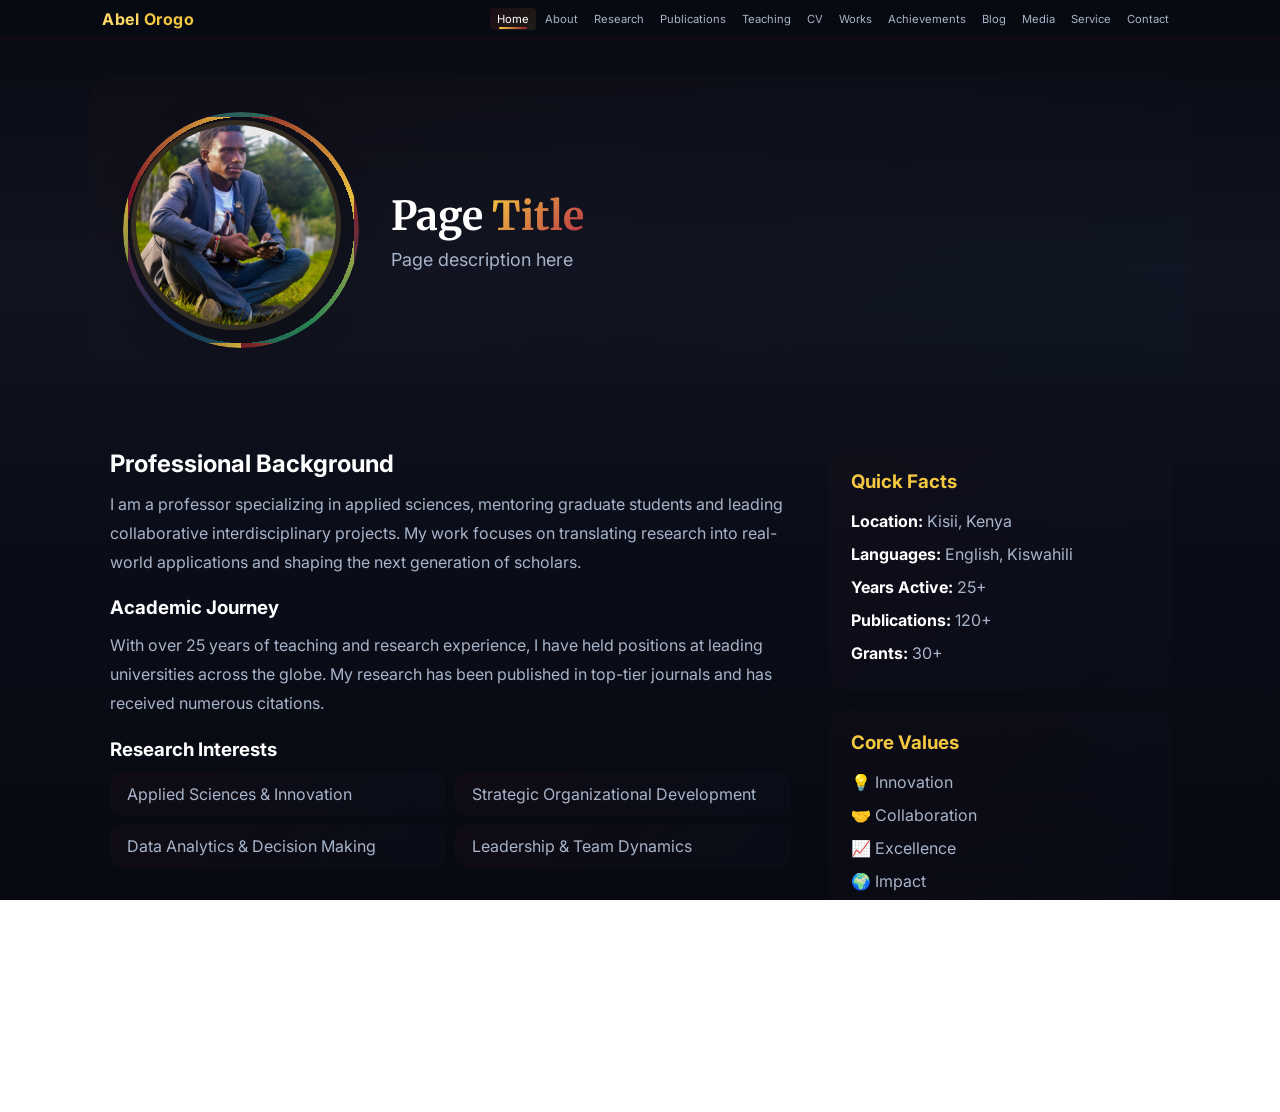
==== commit 1e9461de: "Complete portfolio update: Fix horizontal scrollbar, update CSS styling, improve navigation and them" ====
--- a/about.html
+++ b/about.html
@@ -15,7 +15,7 @@
       <div class="container header-inner">
         <a class="logo" href="home.html"><span>Abel</span> Orogo</a>
         <nav class="nav" id="main-nav">
-          <a href="home.html" class="active">Home</a>
+          <a href="index.html" class="active">Home</a>
           <a href="about.html">About</a>
           <a href="research.html">Research</a>
           <a href="publications.html">Publications</a>
@@ -92,7 +92,7 @@
 
     <footer class="site-footer">
       <div class="container">
-        <p>© <span id="year"></span> <span>Abel Orogo Mong'are</span> — Portfolio built with excellence.</p>
+        <p>© <span id="year"></span> <span>Abel Orogo Mong'are</span> — Personal website built with excellence.</p>
       </div>
     </footer>
 
--- a/css/style.css
+++ b/css/style.css
@@ -42,9 +42,13 @@
 }
 
 /* ============================================================
-   RESET & BASE
+   RESET & BASE - FIXED (No Horizontal Scrollbar)
    ============================================================ */
-* { box-sizing: border-box; margin: 0; padding: 0; }
+* { 
+  box-sizing: border-box; 
+  margin: 0; 
+  padding: 0; 
+}
 
 html, body {
   height: 100%;
@@ -52,12 +56,32 @@
   background: linear-gradient(180deg, #080a12 0%, #0f1420 30%, #0a0d18 60%, #080a12 100%);
   color: #e6ecf5;
   scroll-behavior: smooth;
+  transition: background 0.4s ease, color 0.4s ease;
+  min-height: 100vh;
+  overflow-x: hidden;
+  max-width: 100vw;
+}
+
+body {
+  overflow-x: hidden;
+  width: 100%;
 }
 
 .container {
   max-width: var(--maxw);
   margin: 0 auto;
-  padding: 28px;
+  padding: 28px 20px;
+  overflow: hidden;
+}
+
+/* Light Theme - Full Page Coverage */
+body.light-theme {
+  background: #f5f0eb !important;
+  color: #1a1a2e !important;
+}
+
+body.light-theme .container {
+  background: transparent;
 }
 
 /* ============================================================
@@ -68,8 +92,15 @@
 ::-webkit-scrollbar-thumb { background: linear-gradient(180deg, var(--maroon), var(--blue)); border-radius: 3px; }
 ::-webkit-scrollbar-thumb:hover { background: linear-gradient(180deg, var(--maroon-light), var(--blue-light)); }
 
+body.light-theme ::-webkit-scrollbar-track {
+  background: #f0ebe6;
+}
+body.light-theme ::-webkit-scrollbar-thumb {
+  background: linear-gradient(180deg, var(--maroon), var(--maroon-light));
+}
+
 /* ============================================================
-   HEADER & NAVIGATION
+   HEADER & NAVIGATION - FIXED (No Horizontal Scrollbar)
    ============================================================ */
 .site-header {
   backdrop-filter: blur(10px);
@@ -79,65 +110,76 @@
   z-index: 50;
   padding: 6px 0;
   border-bottom: 1px solid rgba(139, 26, 43, 0.15);
+  transition: background 0.4s ease, border-color 0.4s ease;
+  width: 100%;
+  overflow: hidden;
+}
+
+body.light-theme .site-header {
+  background: rgba(255, 255, 255, 0.95) !important;
+  border-bottom: 1px solid rgba(139, 26, 43, 0.1) !important;
 }
 
 .header-inner {
   display: flex;
   align-items: center;
   justify-content: space-between;
-  gap: 10px;
+  gap: 6px;
+  max-width: var(--maxw);
+  margin: 0 auto;
+  padding: 0 12px;
+  width: 100%;
 }
 
 .logo {
   font-weight: 700;
   color: var(--yellow);
   text-decoration: none;
-  font-size: 1.1rem;
+  font-size: 1rem;
   letter-spacing: 0.5px;
   white-space: nowrap;
   flex-shrink: 0;
+  transition: color 0.3s ease;
 }
 .logo span { color: var(--yellow-light); }
 
+body.light-theme .logo {
+  color: var(--maroon) !important;
+}
+body.light-theme .logo span {
+  color: var(--maroon-light) !important;
+}
+
+/* Navigation - Desktop - NO SCROLLBAR */
 .nav {
   display: flex;
-  gap: 6px;
-  overflow-x: auto;
-  overflow-y: hidden;
-  padding: 4px 2px;
-  scrollbar-width: thin;
-  scrollbar-color: rgba(139, 26, 43, 0.3) transparent;
+  gap: 2px;
+  padding: 2px;
   flex: 1;
   justify-content: flex-end;
-  -webkit-overflow-scrolling: touch;
-}
-.nav::-webkit-scrollbar {
-  height: 3px;
-}
-.nav::-webkit-scrollbar-track {
-  background: transparent;
-}
-.nav::-webkit-scrollbar-thumb {
-  background: linear-gradient(90deg, var(--maroon), var(--yellow));
-  border-radius: 10px;
+  align-items: center;
+  flex-wrap: wrap;
+  overflow: visible;
+  max-width: 100%;
 }
 
 .nav a {
   color: var(--muted);
   text-decoration: none;
-  padding: 6px 10px;
-  border-radius: 6px;
+  padding: 4px 7px;
+  border-radius: 4px;
   transition: all 0.3s;
   font-weight: 400;
-  font-size: 0.82rem;
+  font-size: 0.7rem;
   position: relative;
   white-space: nowrap;
   flex-shrink: 0;
 }
+
 .nav a::after {
   content: '';
   position: absolute;
-  bottom: 2px;
+  bottom: 1px;
   left: 50%;
   width: 0;
   height: 2px;
@@ -158,17 +200,237 @@
 }
 .nav a.active::after { width: 60%; }
 
+body.light-theme .nav a {
+  color: #4a4a6a !important;
+}
+body.light-theme .nav a:hover {
+  color: var(--maroon) !important;
+  background: rgba(139, 26, 43, 0.06) !important;
+}
+body.light-theme .nav a.active {
+  color: var(--maroon) !important;
+  background: rgba(139, 26, 43, 0.08) !important;
+}
+body.light-theme .nav a::after {
+  background: linear-gradient(90deg, var(--maroon), var(--yellow));
+}
+
+/* Header Actions */
+.header-actions {
+  display: flex;
+  align-items: center;
+  gap: 4px;
+  flex-shrink: 0;
+}
+
 #nav-toggle {
   display: none;
   background: transparent;
   border: 1px solid rgba(139, 26, 43, 0.2);
   color: var(--muted);
-  font-size: 20px;
+  font-size: 16px;
   cursor: pointer;
-  padding: 4px 12px;
-  border-radius: 6px;
+  padding: 3px 8px;
+  border-radius: 4px;
   flex-shrink: 0;
-}
+  transition: border-color 0.3s ease;
+}
+
+body.light-theme #nav-toggle {
+  border-color: rgba(139, 26, 43, 0.15);
+  color: #4a4a6a;
+}
+
+/* Theme Toggle - Smaller & Visible */
+.theme-toggle {
+  background: linear-gradient(135deg, rgba(139, 26, 43, 0.15), rgba(245, 200, 66, 0.10));
+  border: 2px solid rgba(245, 200, 66, 0.3);
+  color: var(--yellow);
+  font-size: 14px;
+  cursor: pointer;
+  padding: 3px 10px;
+  border-radius: 30px;
+  transition: all 0.3s;
+  display: flex;
+  align-items: center;
+  justify-content: center;
+  gap: 4px;
+  min-width: 52px;
+  min-height: 32px;
+  box-shadow: 0 2px 12px rgba(245, 200, 66, 0.15);
+  position: relative;
+  flex-shrink: 0;
+}
+
+.theme-toggle .toggle-label {
+  font-size: 10px;
+  font-weight: 600;
+  color: var(--muted);
+  transition: color 0.3s;
+}
+
+.theme-toggle::before {
+  content: '';
+  position: absolute;
+  inset: -2px;
+  border-radius: 32px;
+  padding: 2px;
+  background: linear-gradient(135deg, var(--maroon), var(--yellow), var(--green), var(--blue));
+  -webkit-mask: linear-gradient(#fff 0 0) content-box, linear-gradient(#fff 0 0);
+  -webkit-mask-composite: xor;
+  mask-composite: exclude;
+  opacity: 0.6;
+  transition: opacity 0.3s;
+}
+
+.theme-toggle:hover::before { opacity: 1; }
+.theme-toggle:active { transform: scale(0.95); }
+.theme-toggle:hover {
+  background: linear-gradient(135deg, rgba(139, 26, 43, 0.25), rgba(245, 200, 66, 0.20));
+  border-color: var(--yellow);
+  color: #fff;
+  transform: scale(1.05);
+  box-shadow: 0 4px 20px rgba(245, 200, 66, 0.25);
+}
+
+.theme-toggle:hover .toggle-label { color: #fff; }
+
+.theme-icon {
+  transition: transform 0.4s ease;
+  display: inline-block;
+  font-size: 13px;
+  line-height: 1;
+}
+.theme-toggle:hover .theme-icon { transform: rotate(30deg) scale(1.1); }
+
+body.light-theme .theme-toggle {
+  background: linear-gradient(135deg, rgba(139, 26, 43, 0.08), rgba(245, 200, 66, 0.15));
+  border-color: rgba(139, 26, 43, 0.3);
+  color: var(--maroon);
+  box-shadow: 0 2px 12px rgba(139, 26, 43, 0.10);
+}
+
+body.light-theme .theme-toggle .toggle-label { color: var(--maroon); }
+
+body.light-theme .theme-toggle:hover {
+  background: linear-gradient(135deg, rgba(139, 26, 43, 0.15), rgba(245, 200, 66, 0.20));
+  border-color: var(--maroon);
+  color: var(--maroon-dark);
+  box-shadow: 0 4px 20px rgba(139, 26, 43, 0.15);
+}
+
+body.light-theme .theme-toggle:hover .toggle-label { color: var(--maroon-dark); }
+
+/* ============================================================
+   RESPONSIVE - NAVIGATION
+   ============================================================ */
+
+/* Tablets - Smaller font */
+@media (max-width: 1100px) {
+  .nav a { 
+    font-size: 0.6rem; 
+    padding: 3px 5px; 
+  }
+  .logo { font-size: 0.85rem; }
+  .theme-toggle {
+    font-size: 12px;
+    padding: 2px 8px;
+    min-width: 44px;
+    min-height: 28px;
+  }
+  .theme-toggle .toggle-label {
+    font-size: 8px;
+  }
+  .theme-icon {
+    font-size: 11px;
+  }
+}
+
+/* Mobile - Hamburger Menu */
+@media (max-width: 900px) {
+  .nav {
+    display: none;
+    flex-direction: column;
+    gap: 4px;
+    background: rgba(8, 10, 18, 0.97);
+    padding: 12px;
+    border-radius: 12px;
+    position: absolute;
+    top: 46px;
+    right: 12px;
+    width: 180px;
+    max-height: 80vh;
+    overflow-y: auto;
+    border: 1px solid rgba(139, 26, 43, 0.15);
+    backdrop-filter: blur(10px);
+    box-shadow: 0 20px 50px rgba(0, 0, 0, 0.5);
+    justify-content: flex-start;
+    flex-wrap: nowrap;
+    z-index: 100;
+  }
+  
+  .nav.open { display: flex; }
+  .nav a::after { display: none; }
+  .nav a {
+    font-size: 0.8rem;
+    padding: 8px 12px;
+    white-space: nowrap;
+    width: 100%;
+    text-align: left;
+    border-radius: 4px;
+  }
+  .nav a:hover {
+    background: linear-gradient(135deg, rgba(139, 26, 43, 0.15), rgba(245, 200, 66, 0.08));
+  }
+  
+  #nav-toggle { display: block; }
+  
+  /* Hide scrollbar on mobile nav */
+  .nav::-webkit-scrollbar { display: none; }
+  .nav { -ms-overflow-style: none; scrollbar-width: none; }
+  
+  .theme-toggle {
+    font-size: 14px;
+    padding: 3px 8px;
+    min-width: 48px;
+    min-height: 30px;
+  }
+  .theme-toggle .toggle-label {
+    font-size: 9px;
+  }
+  .theme-icon {
+    font-size: 12px;
+  }
+}
+
+body.light-theme .nav {
+  background: rgba(255, 255, 255, 0.98) !important;
+  border-color: rgba(139, 26, 43, 0.1) !important;
+}
+
+/* Small Mobile */
+@media (max-width: 480px) {
+  .logo { font-size: 0.75rem; }
+  .header-inner { padding: 0 8px; gap: 3px; }
+  .nav {
+    width: 160px;
+    right: 8px;
+    top: 42px;
+    padding: 8px;
+  }
+  .nav a { font-size: 0.7rem; padding: 6px 10px; }
+  #nav-toggle { font-size: 14px; padding: 2px 6px; }
+  
+  .theme-toggle {
+    font-size: 11px;
+    padding: 2px 6px;
+    min-width: 38px;
+    min-height: 24px;
+  }
+  .theme-toggle .toggle-label { font-size: 7px; }
+  .theme-icon { font-size: 10px; }
+}
+
 /* ============================================================
    BUTTONS
    ============================================================ */
@@ -196,6 +458,14 @@
   background: linear-gradient(135deg, var(--maroon-light), var(--blue));
 }
 
+body.light-theme .btn.primary {
+  background: linear-gradient(135deg, var(--maroon), var(--maroon-dark));
+  box-shadow: 0 4px 25px rgba(139, 26, 43, 0.15);
+}
+body.light-theme .btn.primary:hover {
+  box-shadow: 0 8px 35px rgba(139, 26, 43, 0.25);
+}
+
 .btn.ghost {
   border: 1px solid rgba(245, 200, 66, 0.15);
   color: var(--muted);
@@ -205,6 +475,16 @@
   background: linear-gradient(135deg, rgba(139, 26, 43, 0.1), rgba(245, 200, 66, 0.05));
   color: #fff;
   border-color: var(--yellow);
+}
+
+body.light-theme .btn.ghost {
+  border-color: rgba(139, 26, 43, 0.15);
+  color: #4a4a6a;
+}
+body.light-theme .btn.ghost:hover {
+  background: rgba(139, 26, 43, 0.06);
+  color: var(--maroon);
+  border-color: var(--maroon);
 }
 
 .btn.small {
@@ -242,6 +522,11 @@
   pointer-events: none;
 }
 
+body.light-theme .hero::before,
+body.light-theme .hero::after {
+  opacity: 0.3;
+}
+
 .hero-inner {
   display: flex;
   gap: 50px;
@@ -259,6 +544,7 @@
   letter-spacing: -0.5px;
   color: #fff;
   line-height: 1.1;
+  transition: color 0.3s ease;
 }
 
 .name .highlight {
@@ -268,12 +554,27 @@
   background-clip: text;
 }
 
+body.light-theme .name {
+  color: #1a1a2e !important;
+}
+body.light-theme .name .highlight {
+  background: linear-gradient(135deg, var(--maroon), var(--maroon-light));
+  -webkit-background-clip: text;
+  -webkit-text-fill-color: transparent;
+  background-clip: text;
+}
+
 .lead {
   color: var(--muted);
   margin: 0 0 22px;
   font-size: 18px;
   line-height: 1.7;
   max-width: 540px;
+  transition: color 0.3s ease;
+}
+
+body.light-theme .lead {
+  color: #4a4a6a !important;
 }
 
 .hero-ctas {
@@ -297,11 +598,17 @@
   gap: 20px;
   box-shadow: 0 20px 60px rgba(0, 0, 0, 0.5), inset 0 1px 0 rgba(245, 200, 66, 0.04);
   border: 1px solid rgba(139, 26, 43, 0.12);
-  transition: transform 0.15s ease;
+  transition: transform 0.15s ease, background 0.3s ease, border-color 0.3s ease, box-shadow 0.3s ease;
   perspective: 800px;
   transform-style: preserve-3d;
   will-change: transform;
   position: relative;
+}
+
+body.light-theme .hero-card {
+  background: linear-gradient(180deg, rgba(139, 26, 43, 0.04), rgba(245, 200, 66, 0.04)) !important;
+  border-color: rgba(139, 26, 43, 0.1) !important;
+  box-shadow: 0 20px 60px rgba(0, 0, 0, 0.08) !important;
 }
 
 /* Portrait Wrapper for Ring */
@@ -482,6 +789,7 @@
   border-radius: 40px;
   border: 1px solid rgba(139, 26, 43, 0.06);
   min-width: 70px;
+  transition: background 0.3s ease, border-color 0.3s ease, color 0.3s ease;
 }
 
 .quick-stats li strong {
@@ -491,6 +799,18 @@
   background-clip: text;
   font-size: 24px;
   font-weight: 700;
+}
+
+body.light-theme .quick-stats li {
+  background: linear-gradient(135deg, rgba(139, 26, 43, 0.04), rgba(245, 200, 66, 0.04)) !important;
+  border-color: rgba(139, 26, 43, 0.06) !important;
+  color: #4a4a6a !important;
+}
+body.light-theme .quick-stats li strong {
+  background: linear-gradient(135deg, var(--maroon), var(--maroon-light));
+  -webkit-background-clip: text;
+  -webkit-text-fill-color: transparent;
+  background-clip: text;
 }
 
 /* ============================================================
@@ -506,6 +826,12 @@
   padding: 40px;
   border-radius: 24px;
   border: 1px solid rgba(139, 26, 43, 0.06);
+  transition: background 0.3s ease, border-color 0.3s ease;
+}
+
+body.light-theme .page-hero-inner {
+  background: rgba(255, 255, 255, 0.6) !important;
+  border-color: rgba(139, 26, 43, 0.06) !important;
 }
 
 .page-hero-image { flex-shrink: 0; }
@@ -528,6 +854,7 @@
   font-size: 40px;
   color: #fff;
   margin-bottom: 8px;
+  transition: color 0.3s ease;
 }
 
 .page-title .highlight {
@@ -537,9 +864,24 @@
   background-clip: text;
 }
 
+body.light-theme .page-title {
+  color: #1a1a2e !important;
+}
+body.light-theme .page-title .highlight {
+  background: linear-gradient(135deg, var(--maroon), var(--maroon-light));
+  -webkit-background-clip: text;
+  -webkit-text-fill-color: transparent;
+  background-clip: text;
+}
+
 .page-subtitle {
   color: var(--muted);
   font-size: 18px;
+  transition: color 0.3s ease;
+}
+
+body.light-theme .page-subtitle {
+  color: #4a4a6a !important;
 }
 
 .section-title {
@@ -550,6 +892,7 @@
   letter-spacing: -0.3px;
   position: relative;
   display: inline-block;
+  transition: color 0.3s ease;
 }
 
 .section-title::after {
@@ -561,6 +904,14 @@
   height: 3px;
   background: linear-gradient(90deg, var(--yellow), var(--maroon), var(--blue));
   border-radius: 2px;
+  transition: background 0.3s ease;
+}
+
+body.light-theme .section-title {
+  color: #1a1a2e !important;
+}
+body.light-theme .section-title::after {
+  background: linear-gradient(90deg, var(--maroon), var(--yellow));
 }
 
 /* ============================================================
@@ -571,7 +922,7 @@
   padding: 24px 28px;
   border-radius: 18px;
   border: 1px solid rgba(139, 26, 43, 0.06);
-  transition: transform 0.25s, box-shadow 0.25s;
+  transition: transform 0.25s, box-shadow 0.25s, background 0.3s ease, border-color 0.3s ease;
   backdrop-filter: blur(4px);
 }
 .card:hover {
@@ -583,6 +934,21 @@
   color: var(--yellow);
   margin-bottom: 12px;
   font-size: 1.1rem;
+  transition: color 0.3s ease;
+}
+
+body.light-theme .card {
+  background: rgba(255, 255, 255, 0.7) !important;
+  border-color: rgba(139, 26, 43, 0.08) !important;
+  backdrop-filter: blur(4px);
+}
+body.light-theme .card:hover {
+  background: rgba(255, 255, 255, 0.9) !important;
+  border-color: rgba(139, 26, 43, 0.15) !important;
+  box-shadow: 0 12px 40px rgba(0, 0, 0, 0.06) !important;
+}
+body.light-theme .card h3 {
+  color: var(--maroon) !important;
 }
 
 /* ============================================================
@@ -598,12 +964,22 @@
 .content-main h2, .content-main h3 {
   color: #fff;
   margin: 20px 0 12px;
+  transition: color 0.3s ease;
 }
 .content-main h2:first-child { margin-top: 0; }
 .content-main p {
   color: var(--muted);
   line-height: 1.8;
   margin-bottom: 16px;
+  transition: color 0.3s ease;
+}
+
+body.light-theme .content-main h2,
+body.light-theme .content-main h3 {
+  color: #1a1a2e !important;
+}
+body.light-theme .content-main p {
+  color: #4a4a6a !important;
 }
 
 .research-list {
@@ -619,6 +995,13 @@
   border-radius: 10px;
   color: var(--muted);
   border: 1px solid rgba(139, 26, 43, 0.04);
+  transition: background 0.3s ease, color 0.3s ease, border-color 0.3s ease;
+}
+
+body.light-theme .research-list li {
+  background: rgba(139, 26, 43, 0.04) !important;
+  color: #4a4a6a !important;
+  border-color: rgba(139, 26, 43, 0.04) !important;
 }
 
 .info-card {
@@ -627,8 +1010,13 @@
   border-radius: 16px;
   border: 1px solid rgba(139, 26, 43, 0.06);
   margin-bottom: 20px;
-}
-.info-card h3 { color: var(--yellow); margin-bottom: 12px; }
+  transition: background 0.3s ease, border-color 0.3s ease;
+}
+.info-card h3 { 
+  color: var(--yellow); 
+  margin-bottom: 12px;
+  transition: color 0.3s ease;
+}
 .info-card ul {
   list-style: none;
   padding: 0;
@@ -637,9 +1025,28 @@
   color: var(--muted);
   padding: 6px 0;
   border-bottom: 1px solid rgba(139, 26, 43, 0.04);
+  transition: color 0.3s ease, border-color 0.3s ease;
 }
 .info-card ul li:last-child { border-bottom: none; }
-.info-card ul li strong { color: #fff; }
+.info-card ul li strong { 
+  color: #fff;
+  transition: color 0.3s ease;
+}
+
+body.light-theme .info-card {
+  background: rgba(255, 255, 255, 0.7) !important;
+  border-color: rgba(139, 26, 43, 0.08) !important;
+}
+body.light-theme .info-card h3 {
+  color: var(--maroon) !important;
+}
+body.light-theme .info-card ul li {
+  color: #4a4a6a !important;
+  border-color: rgba(139, 26, 43, 0.04) !important;
+}
+body.light-theme .info-card ul li strong {
+  color: #1a1a2e !important;
+}
 
 /* ============================================================
    CV PAGE
@@ -656,11 +1063,21 @@
   padding: 24px;
   border-radius: 18px;
   border: 1px solid rgba(139, 26, 43, 0.06);
+  transition: background 0.3s ease, border-color 0.3s ease;
 }
 .cv-section h2 {
   color: var(--yellow);
   margin-bottom: 20px;
   font-size: 22px;
+  transition: color 0.3s ease;
+}
+
+body.light-theme .cv-section {
+  background: rgba(255, 255, 255, 0.7) !important;
+  border-color: rgba(139, 26, 43, 0.08) !important;
+}
+body.light-theme .cv-section h2 {
+  color: var(--maroon) !important;
 }
 
 .timeline-item {
@@ -669,6 +1086,7 @@
   margin-bottom: 20px;
   padding-bottom: 20px;
   border-bottom: 1px solid rgba(139, 26, 43, 0.04);
+  transition: border-color 0.3s ease;
 }
 .timeline-item:last-child {
   border-bottom: none;
@@ -680,14 +1098,41 @@
   color: var(--yellow-light);
   min-width: 90px;
   font-size: 14px;
-}
-.timeline-content h4 { color: #fff; margin-bottom: 2px; }
-.timeline-content p { color: var(--muted); font-size: 14px; }
+  transition: color 0.3s ease;
+}
+
+body.light-theme .timeline-item .year {
+  color: var(--maroon) !important;
+}
+body.light-theme .timeline-item {
+  border-color: rgba(139, 26, 43, 0.04) !important;
+}
+
+.timeline-content h4 { 
+  color: #fff; 
+  margin-bottom: 2px;
+  transition: color 0.3s ease;
+}
+.timeline-content p { 
+  color: var(--muted); 
+  font-size: 14px;
+  transition: color 0.3s ease;
+}
 .timeline-content .description {
   color: var(--muted);
   font-size: 13px;
   margin-top: 4px;
   opacity: 0.8;
+}
+
+body.light-theme .timeline-content h4 {
+  color: #1a1a2e !important;
+}
+body.light-theme .timeline-content p {
+  color: #4a4a6a !important;
+}
+body.light-theme .timeline-content .description {
+  color: #4a4a6a !important;
 }
 
 /* Skills */
@@ -696,18 +1141,30 @@
   color: #fff;
   font-size: 14px;
   margin-bottom: 4px;
+  transition: color 0.3s ease;
 }
 .skill-bar {
   background: rgba(139, 26, 43, 0.08);
   height: 8px;
   border-radius: 4px;
   overflow: hidden;
+  transition: background 0.3s ease;
 }
 .skill-level {
   height: 100%;
   border-radius: 4px;
   background: linear-gradient(90deg, var(--maroon), var(--yellow));
   transition: width 1s ease;
+}
+
+body.light-theme .skill-item h4 {
+  color: #1a1a2e !important;
+}
+body.light-theme .skill-bar {
+  background: rgba(139, 26, 43, 0.08) !important;
+}
+body.light-theme .skill-level {
+  background: linear-gradient(90deg, var(--maroon), var(--yellow));
 }
 
 /* ============================================================
@@ -752,6 +1209,23 @@
   font-size: 12px;
   color: var(--muted);
   border: 1px solid rgba(139, 26, 43, 0.04);
+  transition: background 0.3s ease, color 0.3s ease, border-color 0.3s ease;
+}
+
+body.light-theme .research-area {
+  background: rgba(255, 255, 255, 0.7) !important;
+  border-color: rgba(139, 26, 43, 0.08) !important;
+}
+body.light-theme .research-area h3 {
+  color: #1a1a2e !important;
+}
+body.light-theme .research-area p {
+  color: #4a4a6a !important;
+}
+body.light-theme .area-tags span {
+  background: rgba(139, 26, 43, 0.04) !important;
+  color: #4a4a6a !important;
+  border-color: rgba(139, 26, 43, 0.04) !important;
 }
 
 .projects-list {
@@ -765,6 +1239,7 @@
   padding: 20px 24px;
   border-radius: 16px;
   border: 1px solid rgba(139, 26, 43, 0.06);
+  transition: background 0.3s ease, border-color 0.3s ease;
 }
 .project-header {
   display: flex;
@@ -772,7 +1247,11 @@
   align-items: center;
   margin-bottom: 4px;
 }
-.project-header h3 { color: #fff; font-size: 18px; }
+.project-header h3 { 
+  color: #fff; 
+  font-size: 18px;
+  transition: color 0.3s ease;
+}
 .project-status {
   padding: 4px 16px;
   border-radius: 20px;
@@ -793,17 +1272,41 @@
   color: var(--yellow);
   font-size: 13px;
   margin-bottom: 8px;
+  transition: color 0.3s ease;
 }
 .project-item p {
   color: var(--muted);
   font-size: 14px;
   line-height: 1.6;
   margin-bottom: 8px;
+  transition: color 0.3s ease;
 }
 .project-collaborators {
   color: var(--muted);
   font-size: 13px;
   opacity: 0.7;
+}
+
+body.light-theme .project-item {
+  background: rgba(255, 255, 255, 0.7) !important;
+  border-color: rgba(139, 26, 43, 0.08) !important;
+}
+body.light-theme .project-header h3 {
+  color: #1a1a2e !important;
+}
+body.light-theme .project-funding {
+  color: var(--maroon) !important;
+}
+body.light-theme .project-item p {
+  color: #4a4a6a !important;
+}
+body.light-theme .project-status {
+  color: var(--maroon-light) !important;
+  background: rgba(139, 26, 43, 0.06) !important;
+}
+body.light-theme .project-status.active {
+  color: var(--green) !important;
+  background: rgba(45, 143, 92, 0.06) !important;
 }
 
 .impact-grid {
@@ -818,6 +1321,7 @@
   border-radius: 16px;
   text-align: center;
   border: 1px solid rgba(139, 26, 43, 0.06);
+  transition: background 0.3s ease, border-color 0.3s ease;
 }
 .impact-number {
   display: block;
@@ -828,7 +1332,25 @@
   -webkit-text-fill-color: transparent;
   background-clip: text;
 }
-.impact-label { color: var(--muted); font-size: 14px; }
+.impact-label { 
+  color: var(--muted); 
+  font-size: 14px;
+  transition: color 0.3s ease;
+}
+
+body.light-theme .impact-item {
+  background: rgba(255, 255, 255, 0.7) !important;
+  border-color: rgba(139, 26, 43, 0.08) !important;
+}
+body.light-theme .impact-number {
+  background: linear-gradient(135deg, var(--maroon), var(--maroon-light));
+  -webkit-background-clip: text;
+  -webkit-text-fill-color: transparent;
+  background-clip: text;
+}
+body.light-theme .impact-label {
+  color: #4a4a6a !important;
+}
 
 /* ============================================================
    PUBLICATIONS PAGE
@@ -860,6 +1382,19 @@
   border-color: transparent;
 }
 
+body.light-theme .filter-btn {
+  color: #4a4a6a !important;
+  border-color: rgba(139, 26, 43, 0.1) !important;
+}
+body.light-theme .filter-btn:hover {
+  border-color: var(--maroon) !important;
+  color: var(--maroon) !important;
+}
+body.light-theme .filter-btn.active {
+  background: linear-gradient(135deg, var(--maroon), var(--maroon-dark)) !important;
+  color: #fff !important;
+}
+
 .publications-list {
   display: flex;
   flex-direction: column;
@@ -882,23 +1417,31 @@
   font-weight: 600;
   color: var(--yellow);
   margin-bottom: 4px;
+  transition: color 0.3s ease;
 }
 .publication-item h3 {
   color: #fff;
   font-size: 18px;
   margin-bottom: 4px;
-}
-.pub-authors { color: var(--muted); font-size: 14px; }
+  transition: color 0.3s ease;
+}
+.pub-authors { 
+  color: var(--muted); 
+  font-size: 14px;
+  transition: color 0.3s ease;
+}
 .pub-journal {
   color: var(--muted);
   font-size: 14px;
   font-style: italic;
+  transition: color 0.3s ease;
 }
 .pub-year {
   color: var(--yellow-light);
   font-size: 13px;
   font-weight: 600;
   margin-top: 4px;
+  transition: color 0.3s ease;
 }
 .pub-actions {
   display: flex;
@@ -913,7 +1456,40 @@
   transition: color 0.2s;
 }
 .pub-link:hover { color: var(--yellow-light); }
-.pub-citations { color: var(--muted); font-size: 13px; }
+.pub-citations { 
+  color: var(--muted); 
+  font-size: 13px;
+  transition: color 0.3s ease;
+}
+
+body.light-theme .publication-item {
+  background: rgba(255, 255, 255, 0.7) !important;
+  border-color: rgba(139, 26, 43, 0.08) !important;
+}
+body.light-theme .pub-type {
+  color: var(--maroon) !important;
+}
+body.light-theme .publication-item h3 {
+  color: #1a1a2e !important;
+}
+body.light-theme .pub-authors {
+  color: #4a4a6a !important;
+}
+body.light-theme .pub-journal {
+  color: #4a4a6a !important;
+}
+body.light-theme .pub-year {
+  color: var(--maroon-light) !important;
+}
+body.light-theme .pub-link {
+  color: var(--maroon) !important;
+}
+body.light-theme .pub-link:hover {
+  color: var(--maroon-dark) !important;
+}
+body.light-theme .pub-citations {
+  color: #4a4a6a !important;
+}
 
 /* ============================================================
    TEACHING PAGE
@@ -924,12 +1500,29 @@
   border-radius: 18px;
   border: 1px solid rgba(139, 26, 43, 0.06);
   margin-bottom: 40px;
-}
-.teaching-philosophy h2 { color: var(--yellow); margin-bottom: 12px; }
+  transition: background 0.3s ease, border-color 0.3s ease;
+}
+.teaching-philosophy h2 { 
+  color: var(--yellow); 
+  margin-bottom: 12px;
+  transition: color 0.3s ease;
+}
 .teaching-philosophy p {
   color: var(--muted);
   line-height: 1.8;
   font-size: 16px;
+  transition: color 0.3s ease;
+}
+
+body.light-theme .teaching-philosophy {
+  background: rgba(255, 255, 255, 0.7) !important;
+  border-color: rgba(139, 26, 43, 0.08) !important;
+}
+body.light-theme .teaching-philosophy h2 {
+  color: var(--maroon) !important;
+}
+body.light-theme .teaching-philosophy p {
+  color: #4a4a6a !important;
 }
 
 .courses-grid {
@@ -956,7 +1549,11 @@
   align-items: center;
   margin-bottom: 4px;
 }
-.course-header h3 { color: #fff; font-size: 17px; }
+.course-header h3 { 
+  color: #fff; 
+  font-size: 17px;
+  transition: color 0.3s ease;
+}
 .course-level {
   padding: 2px 14px;
   border-radius: 20px;
@@ -965,16 +1562,19 @@
   background: rgba(139, 26, 43, 0.12);
   color: var(--maroon-light);
   border: 1px solid rgba(139, 26, 43, 0.08);
+  transition: background 0.3s ease, color 0.3s ease, border-color 0.3s ease;
 }
 .course-code {
   color: var(--yellow);
   font-size: 13px;
   margin-bottom: 8px;
+  transition: color 0.3s ease;
 }
 .course-card p {
   color: var(--muted);
   font-size: 14px;
   line-height: 1.6;
+  transition: color 0.3s ease;
 }
 .course-stats {
   display: flex;
@@ -982,6 +1582,29 @@
   margin-top: 10px;
   color: var(--muted);
   font-size: 13px;
+  transition: color 0.3s ease;
+}
+
+body.light-theme .course-card {
+  background: rgba(255, 255, 255, 0.7) !important;
+  border-color: rgba(139, 26, 43, 0.08) !important;
+}
+body.light-theme .course-header h3 {
+  color: #1a1a2e !important;
+}
+body.light-theme .course-level {
+  background: rgba(139, 26, 43, 0.06) !important;
+  color: var(--maroon) !important;
+  border-color: rgba(139, 26, 43, 0.08) !important;
+}
+body.light-theme .course-code {
+  color: var(--maroon) !important;
+}
+body.light-theme .course-card p {
+  color: #4a4a6a !important;
+}
+body.light-theme .course-stats {
+  color: #4a4a6a !important;
 }
 
 .supervision-grid {
@@ -998,15 +1621,38 @@
   padding: 20px 24px;
   border-radius: 16px;
   border: 1px solid rgba(139, 26, 43, 0.06);
+  transition: background 0.3s ease, border-color 0.3s ease;
 }
 .supervision-icon { font-size: 32px; flex-shrink: 0; }
-.supervision-item h4 { color: #fff; margin-bottom: 4px; }
+.supervision-item h4 { 
+  color: #fff; 
+  margin-bottom: 4px;
+  transition: color 0.3s ease;
+}
 .supervision-item p {
   color: var(--muted);
   font-size: 14px;
   margin: 2px 0;
-}
-.supervision-item p strong { color: #fff; }
+  transition: color 0.3s ease;
+}
+.supervision-item p strong { 
+  color: #fff;
+  transition: color 0.3s ease;
+}
+
+body.light-theme .supervision-item {
+  background: rgba(255, 255, 255, 0.7) !important;
+  border-color: rgba(139, 26, 43, 0.08) !important;
+}
+body.light-theme .supervision-item h4 {
+  color: #1a1a2e !important;
+}
+body.light-theme .supervision-item p {
+  color: #4a4a6a !important;
+}
+body.light-theme .supervision-item p strong {
+  color: #1a1a2e !important;
+}
 
 .testimonials-grid {
   display: grid;
@@ -1021,6 +1667,7 @@
   border-radius: 16px;
   border: 1px solid rgba(139, 26, 43, 0.06);
   position: relative;
+  transition: background 0.3s ease, border-color 0.3s ease;
 }
 .testimonial-item::before {
   content: '"';
@@ -1031,6 +1678,7 @@
   top: 8px;
   left: 12px;
   font-family: serif;
+  transition: color 0.3s ease;
 }
 .testimonial-item p {
   color: var(--muted);
@@ -1038,13 +1686,39 @@
   line-height: 1.7;
   padding-left: 20px;
   font-style: italic;
+  transition: color 0.3s ease;
 }
 .testimonial-author {
   margin-top: 12px;
   padding-left: 20px;
 }
-.testimonial-author strong { color: #fff; display: block; }
-.testimonial-author span { color: var(--muted); font-size: 13px; }
+.testimonial-author strong { 
+  color: #fff; 
+  display: block;
+  transition: color 0.3s ease;
+}
+.testimonial-author span { 
+  color: var(--muted); 
+  font-size: 13px;
+  transition: color 0.3s ease;
+}
+
+body.light-theme .testimonial-item {
+  background: rgba(255, 255, 255, 0.7) !important;
+  border-color: rgba(139, 26, 43, 0.08) !important;
+}
+body.light-theme .testimonial-item::before {
+  color: var(--maroon) !important;
+}
+body.light-theme .testimonial-item p {
+  color: #4a4a6a !important;
+}
+body.light-theme .testimonial-author strong {
+  color: #1a1a2e !important;
+}
+body.light-theme .testimonial-author span {
+  color: #4a4a6a !important;
+}
 
 /* ============================================================
    WORKS PAGE
@@ -1084,17 +1758,39 @@
   color: #fff;
   margin-bottom: 4px;
   font-size: 18px;
+  transition: color 0.3s ease;
 }
 .work-meta {
   color: var(--yellow-light);
   font-size: 13px;
   margin-bottom: 10px;
+  transition: color 0.3s ease;
 }
 .work-info p {
   color: var(--muted);
   font-size: 14px;
   line-height: 1.6;
   margin-bottom: 14px;
+  transition: color 0.3s ease;
+}
+
+body.light-theme .work-card {
+  background: rgba(255, 255, 255, 0.7) !important;
+  border-color: rgba(139, 26, 43, 0.08) !important;
+}
+body.light-theme .work-card:hover {
+  background: rgba(255, 255, 255, 0.9) !important;
+  border-color: rgba(139, 26, 43, 0.15) !important;
+  box-shadow: 0 16px 40px rgba(0, 0, 0, 0.06) !important;
+}
+body.light-theme .work-info h3 {
+  color: #1a1a2e !important;
+}
+body.light-theme .work-meta {
+  color: var(--maroon-light) !important;
+}
+body.light-theme .work-info p {
+  color: #4a4a6a !important;
 }
 
 /* ============================================================
@@ -1126,16 +1822,38 @@
   color: #fff;
   font-size: 17px;
   margin-bottom: 2px;
+  transition: color 0.3s ease;
 }
 .achievement-year {
   color: var(--yellow-light);
   font-size: 13px;
   margin-bottom: 6px;
+  transition: color 0.3s ease;
 }
 .achievement-content p {
   color: var(--muted);
   font-size: 14px;
   line-height: 1.6;
+  transition: color 0.3s ease;
+}
+
+body.light-theme .achievement-card {
+  background: rgba(255, 255, 255, 0.7) !important;
+  border-color: rgba(139, 26, 43, 0.08) !important;
+}
+body.light-theme .achievement-card:hover {
+  background: rgba(255, 255, 255, 0.9) !important;
+  border-color: rgba(139, 26, 43, 0.15) !important;
+  box-shadow: 0 12px 30px rgba(0, 0, 0, 0.06) !important;
+}
+body.light-theme .achievement-content h3 {
+  color: #1a1a2e !important;
+}
+body.light-theme .achievement-year {
+  color: var(--maroon-light) !important;
+}
+body.light-theme .achievement-content p {
+  color: #4a4a6a !important;
 }
 
 .achievement-stats {
@@ -1150,6 +1868,7 @@
   border-radius: 16px;
   text-align: center;
   border: 1px solid rgba(139, 26, 43, 0.06);
+  transition: background 0.3s ease, border-color 0.3s ease;
 }
 .stat-number {
   display: block;
@@ -1160,7 +1879,25 @@
   -webkit-text-fill-color: transparent;
   background-clip: text;
 }
-.stat-label { color: var(--muted); font-size: 14px; }
+.stat-label { 
+  color: var(--muted); 
+  font-size: 14px;
+  transition: color 0.3s ease;
+}
+
+body.light-theme .stat-box {
+  background: rgba(255, 255, 255, 0.7) !important;
+  border-color: rgba(139, 26, 43, 0.08) !important;
+}
+body.light-theme .stat-number {
+  background: linear-gradient(135deg, var(--maroon), var(--maroon-light));
+  -webkit-background-clip: text;
+  -webkit-text-fill-color: transparent;
+  background-clip: text;
+}
+body.light-theme .stat-label {
+  color: #4a4a6a !important;
+}
 
 /* ============================================================
    CONTACT PAGE
@@ -1177,8 +1914,13 @@
   padding: 30px;
   border-radius: 18px;
   border: 1px solid rgba(139, 26, 43, 0.06);
-}
-.contact-form-wrapper h2 { color: #fff; margin-bottom: 20px; }
+  transition: background 0.3s ease, border-color 0.3s ease;
+}
+.contact-form-wrapper h2 { 
+  color: #fff; 
+  margin-bottom: 20px;
+  transition: color 0.3s ease;
+}
 
 .contact-form label {
   display: block;
@@ -1186,6 +1928,7 @@
   color: var(--muted);
   font-size: 14px;
   font-weight: 400;
+  transition: color 0.3s ease;
 }
 .contact-form input,
 .contact-form textarea {
@@ -1197,7 +1940,7 @@
   color: #e6ecf5;
   font-family: inherit;
   font-size: 14px;
-  transition: border 0.25s, box-shadow 0.25s;
+  transition: border 0.25s, box-shadow 0.25s, background 0.3s ease, color 0.3s ease;
   margin-top: 4px;
 }
 .contact-form input:focus,
@@ -1211,6 +1954,28 @@
   color: rgba(168, 180, 201, 0.3);
 }
 
+body.light-theme .contact-form-wrapper {
+  background: rgba(255, 255, 255, 0.7) !important;
+  border-color: rgba(139, 26, 43, 0.08) !important;
+}
+body.light-theme .contact-form-wrapper h2 {
+  color: #1a1a2e !important;
+}
+body.light-theme .contact-form label {
+  color: #4a4a6a !important;
+}
+body.light-theme .contact-form input,
+body.light-theme .contact-form textarea {
+  background: rgba(255, 255, 255, 0.8) !important;
+  border-color: rgba(139, 26, 43, 0.1) !important;
+  color: #1a1a2e !important;
+}
+body.light-theme .contact-form input:focus,
+body.light-theme .contact-form textarea:focus {
+  border-color: var(--maroon) !important;
+  box-shadow: 0 0 0 3px rgba(139, 26, 43, 0.06) !important;
+}
+
 .contact-info-wrapper {
   display: flex;
   flex-direction: column;
@@ -1222,14 +1987,20 @@
   padding: 24px;
   border-radius: 18px;
   border: 1px solid rgba(139, 26, 43, 0.06);
-}
-.contact-card h3 { color: var(--yellow); margin-bottom: 16px; }
+  transition: background 0.3s ease, border-color 0.3s ease;
+}
+.contact-card h3 { 
+  color: var(--yellow); 
+  margin-bottom: 16px;
+  transition: color 0.3s ease;
+}
 
 .contact-item {
   display: flex;
   gap: 14px;
   padding: 12px 0;
   border-bottom: 1px solid rgba(139, 26, 43, 0.04);
+  transition: border-color 0.3s ease;
 }
 .contact-item:last-child { border-bottom: none; }
 .contact-icon { font-size: 24px; flex-shrink: 0; }
@@ -1237,6 +2008,7 @@
   color: #fff;
   font-size: 13px;
   font-weight: 400;
+  transition: color 0.3s ease;
 }
 .contact-item a,
 .contact-item p {
@@ -1245,6 +2017,27 @@
   transition: color 0.2s;
 }
 .contact-item a:hover { color: var(--yellow); }
+
+body.light-theme .contact-card {
+  background: rgba(255, 255, 255, 0.7) !important;
+  border-color: rgba(139, 26, 43, 0.08) !important;
+}
+body.light-theme .contact-card h3 {
+  color: var(--maroon) !important;
+}
+body.light-theme .contact-item {
+  border-color: rgba(139, 26, 43, 0.04) !important;
+}
+body.light-theme .contact-item h4 {
+  color: #1a1a2e !important;
+}
+body.light-theme .contact-item a,
+body.light-theme .contact-item p {
+  color: #4a4a6a !important;
+}
+body.light-theme .contact-item a:hover {
+  color: var(--maroon) !important;
+}
 
 .office-hours {
   list-style: none;
@@ -1256,6 +2049,7 @@
   color: var(--muted);
   padding: 8px 0;
   border-bottom: 1px solid rgba(139, 26, 43, 0.04);
+  transition: color 0.3s ease, border-color 0.3s ease;
 }
 .office-hours li:last-child { border-bottom: none; }
 .appointment-note {
@@ -1263,6 +2057,15 @@
   font-size: 14px;
   margin-top: 12px;
   font-style: italic;
+  transition: color 0.3s ease;
+}
+
+body.light-theme .office-hours li {
+  color: #4a4a6a !important;
+  border-color: rgba(139, 26, 43, 0.04) !important;
+}
+body.light-theme .appointment-note {
+  color: #4a4a6a !important;
 }
 
 /* ============================================================
@@ -1307,17 +2110,20 @@
   font-size: 13px;
   color: var(--yellow);
   font-weight: 500;
+  transition: color 0.3s ease;
 }
 .blog-content h2 {
   color: #fff;
   font-size: 20px;
   margin: 8px 0 12px;
+  transition: color 0.3s ease;
 }
 .blog-content p {
   color: var(--muted);
   font-size: 14px;
   line-height: 1.7;
   margin-bottom: 12px;
+  transition: color 0.3s ease;
 }
 .blog-tags {
   display: flex;
@@ -1332,6 +2138,7 @@
   font-size: 12px;
   color: var(--muted);
   border: 1px solid rgba(139, 26, 43, 0.04);
+  transition: background 0.3s ease, color 0.3s ease, border-color 0.3s ease;
 }
 .read-more {
   color: var(--yellow);
@@ -1340,6 +2147,36 @@
   transition: color 0.2s;
 }
 .read-more:hover { color: var(--yellow-light); }
+
+body.light-theme .blog-post {
+  background: rgba(255, 255, 255, 0.7) !important;
+  border-color: rgba(139, 26, 43, 0.08) !important;
+}
+body.light-theme .blog-post:hover {
+  background: rgba(255, 255, 255, 0.9) !important;
+  border-color: rgba(139, 26, 43, 0.15) !important;
+  box-shadow: 0 12px 30px rgba(0, 0, 0, 0.06) !important;
+}
+body.light-theme .blog-date {
+  color: var(--maroon) !important;
+}
+body.light-theme .blog-content h2 {
+  color: #1a1a2e !important;
+}
+body.light-theme .blog-content p {
+  color: #4a4a6a !important;
+}
+body.light-theme .blog-tags span {
+  background: rgba(139, 26, 43, 0.04) !important;
+  color: #4a4a6a !important;
+  border-color: rgba(139, 26, 43, 0.04) !important;
+}
+body.light-theme .read-more {
+  color: var(--maroon) !important;
+}
+body.light-theme .read-more:hover {
+  color: var(--maroon-dark) !important;
+}
 
 /* ============================================================
    MEDIA PAGE
@@ -1368,17 +2205,20 @@
   color: #fff;
   font-size: 17px;
   margin-bottom: 4px;
+  transition: color 0.3s ease;
 }
 .media-source {
   color: var(--yellow);
   font-size: 13px;
   margin-bottom: 6px;
+  transition: color 0.3s ease;
 }
 .media-content p {
   color: var(--muted);
   font-size: 14px;
   line-height: 1.6;
   margin-bottom: 8px;
+  transition: color 0.3s ease;
 }
 .media-link {
   color: var(--yellow);
@@ -1388,6 +2228,30 @@
   transition: color 0.2s;
 }
 .media-link:hover { color: var(--yellow-light); }
+
+body.light-theme .media-item {
+  background: rgba(255, 255, 255, 0.7) !important;
+  border-color: rgba(139, 26, 43, 0.08) !important;
+}
+body.light-theme .media-item:hover {
+  background: rgba(255, 255, 255, 0.9) !important;
+  border-color: rgba(139, 26, 43, 0.15) !important;
+}
+body.light-theme .media-content h3 {
+  color: #1a1a2e !important;
+}
+body.light-theme .media-source {
+  color: var(--maroon) !important;
+}
+body.light-theme .media-content p {
+  color: #4a4a6a !important;
+}
+body.light-theme .media-link {
+  color: var(--maroon) !important;
+}
+body.light-theme .media-link:hover {
+  color: var(--maroon-dark) !important;
+}
 
 /* ============================================================
    SERVICE PAGE
@@ -1414,6 +2278,7 @@
   color: var(--yellow);
   font-size: 20px;
   margin-bottom: 16px;
+  transition: color 0.3s ease;
 }
 .service-list {
   list-style: none;
@@ -1424,9 +2289,28 @@
   padding: 10px 0;
   border-bottom: 1px solid rgba(139, 26, 43, 0.04);
   line-height: 1.6;
+  transition: color 0.3s ease, border-color 0.3s ease;
 }
 .service-list li:last-child { border-bottom: none; }
-.service-list li strong { color: #fff; }
+.service-list li strong { 
+  color: #fff;
+  transition: color 0.3s ease;
+}
+
+body.light-theme .service-section {
+  background: rgba(255, 255, 255, 0.7) !important;
+  border-color: rgba(139, 26, 43, 0.08) !important;
+}
+body.light-theme .service-section h2 {
+  color: var(--maroon) !important;
+}
+body.light-theme .service-list li {
+  color: #4a4a6a !important;
+  border-color: rgba(139, 26, 43, 0.04) !important;
+}
+body.light-theme .service-list li strong {
+  color: #1a1a2e !important;
+}
 
 /* ============================================================
    HOME PAGE - QUICK LINKS, IMPACT, UPDATES, PREVIEW
@@ -1461,12 +2345,14 @@
   color: #fff;
   font-size: 18px;
   margin-bottom: 4px;
+  transition: color 0.3s ease;
 }
 .quick-link-card p {
   color: var(--muted);
   font-size: 14px;
   line-height: 1.5;
   margin-bottom: 0;
+  transition: color 0.3s ease;
 }
 .ql-arrow {
   position: absolute;
@@ -1482,6 +2368,25 @@
   transform: translateX(4px);
 }
 
+body.light-theme .quick-link-card {
+  background: rgba(255, 255, 255, 0.7) !important;
+  border-color: rgba(139, 26, 43, 0.08) !important;
+}
+body.light-theme .quick-link-card:hover {
+  background: rgba(255, 255, 255, 0.9) !important;
+  border-color: rgba(139, 26, 43, 0.15) !important;
+  box-shadow: 0 16px 40px rgba(0, 0, 0, 0.06) !important;
+}
+body.light-theme .quick-link-card h3 {
+  color: #1a1a2e !important;
+}
+body.light-theme .quick-link-card p {
+  color: #4a4a6a !important;
+}
+body.light-theme .ql-arrow {
+  color: var(--maroon) !important;
+}
+
 /* Impact Section (Home) */
 .impact-section { margin: 40px 0; }
 
@@ -1514,7 +2419,30 @@
   -webkit-text-fill-color: transparent;
   background-clip: text;
 }
-.impact-label-home { color: var(--muted); font-size: 12px; }
+.impact-label-home { 
+  color: var(--muted); 
+  font-size: 12px;
+  transition: color 0.3s ease;
+}
+
+body.light-theme .impact-item-home {
+  background: rgba(255, 255, 255, 0.7) !important;
+  border-color: rgba(139, 26, 43, 0.08) !important;
+}
+body.light-theme .impact-item-home:hover {
+  background: rgba(255, 255, 255, 0.9) !important;
+  border-color: rgba(139, 26, 43, 0.15) !important;
+  box-shadow: 0 8px 24px rgba(0, 0, 0, 0.06) !important;
+}
+body.light-theme .impact-number-home {
+  background: linear-gradient(135deg, var(--maroon), var(--maroon-light));
+  -webkit-background-clip: text;
+  -webkit-text-fill-color: transparent;
+  background-clip: text;
+}
+body.light-theme .impact-label-home {
+  color: #4a4a6a !important;
+}
 
 /* Updates Section */
 .updates { margin: 40px 0; }
@@ -1545,15 +2473,18 @@
   font-size: 13px;
   min-width: 80px;
   flex-shrink: 0;
+  transition: color 0.3s ease;
 }
 .update-content h4 {
   color: #fff;
   font-size: 15px;
   margin-bottom: 2px;
+  transition: color 0.3s ease;
 }
 .update-content p {
   color: var(--muted);
   font-size: 14px;
+  transition: color 0.3s ease;
 }
 .update-content a {
   color: var(--yellow);
@@ -1561,6 +2492,30 @@
   transition: color 0.2s;
 }
 .update-content a:hover { color: var(--yellow-light); }
+
+body.light-theme .update-item {
+  background: rgba(255, 255, 255, 0.7) !important;
+  border-color: rgba(139, 26, 43, 0.08) !important;
+}
+body.light-theme .update-item:hover {
+  background: rgba(255, 255, 255, 0.9) !important;
+  border-color: rgba(139, 26, 43, 0.15) !important;
+}
+body.light-theme .update-date {
+  color: var(--maroon) !important;
+}
+body.light-theme .update-content h4 {
+  color: #1a1a2e !important;
+}
+body.light-theme .update-content p {
+  color: #4a4a6a !important;
+}
+body.light-theme .update-content a {
+  color: var(--maroon) !important;
+}
+body.light-theme .update-content a:hover {
+  color: var(--maroon-dark) !important;
+}
 
 /* Preview / Core Competencies */
 .preview-grid {
@@ -1584,11 +2539,32 @@
   border-color: rgba(245, 200, 66, 0.12);
 }
 .preview-icon { font-size: 36px; margin-bottom: 10px; }
-.preview-card h3 { color: #fff; margin-bottom: 8px; }
+.preview-card h3 { 
+  color: #fff; 
+  margin-bottom: 8px;
+  transition: color 0.3s ease;
+}
 .preview-card p {
   color: var(--muted);
   font-size: 14px;
   line-height: 1.6;
+  transition: color 0.3s ease;
+}
+
+body.light-theme .preview-card {
+  background: rgba(255, 255, 255, 0.7) !important;
+  border-color: rgba(139, 26, 43, 0.08) !important;
+}
+body.light-theme .preview-card:hover {
+  background: rgba(255, 255, 255, 0.9) !important;
+  border-color: rgba(139, 26, 43, 0.15) !important;
+  box-shadow: 0 12px 40px rgba(0, 0, 0, 0.06) !important;
+}
+body.light-theme .preview-card h3 {
+  color: #1a1a2e !important;
+}
+body.light-theme .preview-card p {
+  color: #4a4a6a !important;
 }
 
 /* ============================================================
@@ -1601,9 +2577,21 @@
   border-top: 1px solid rgba(139, 26, 43, 0.06);
   margin-top: 20px;
   font-size: 14px;
+  transition: color 0.3s ease, border-color 0.3s ease;
 }
 .site-footer span {
   background: linear-gradient(135deg, var(--yellow), var(--maroon-light));
+  -webkit-background-clip: text;
+  -webkit-text-fill-color: transparent;
+  background-clip: text;
+}
+
+body.light-theme .site-footer {
+  border-top-color: rgba(139, 26, 43, 0.06) !important;
+  color: #4a4a6a !important;
+}
+body.light-theme .site-footer span {
+  background: linear-gradient(135deg, var(--maroon), var(--maroon-light));
   -webkit-background-clip: text;
   -webkit-text-fill-color: transparent;
   background-clip: text;
@@ -1730,6 +2718,24 @@
     flex-direction: column;
     gap: 4px;
   }
+
+  .theme-toggle {
+    font-size: 18px;
+    padding: 4px 12px;
+    min-width: 60px;
+    min-height: 38px;
+  }
+  .theme-toggle .toggle-label {
+    font-size: 11px;
+  }
+  .theme-icon {
+    font-size: 16px;
+  }
+}
+
+body.light-theme .nav {
+  background: rgba(255, 255, 255, 0.98) !important;
+  border-color: rgba(139, 26, 43, 0.1) !important;
 }
 
 /* Small Mobile */
@@ -1761,479 +2767,17 @@
   .filter-btn { padding: 6px 14px; font-size: 12px; }
   .publication-item { padding: 16px; }
   .publication-item h3 { font-size: 16px; }
-}
-/* ============================================================
-   THEME TOGGLE BUTTON
-   ============================================================ */
-.header-actions {
-  display: flex;
-  align-items: center;
-  gap: 10px;
-  flex-shrink: 0;
-}
-
-.theme-toggle {
-  background: linear-gradient(135deg, rgba(139, 26, 43, 0.15), rgba(245, 200, 66, 0.10));
-  border: 2px solid rgba(245, 200, 66, 0.3);
-  color: var(--yellow);
-  font-size: 22px;
-  cursor: pointer;
-  padding: 6px 14px;
-  border-radius: 30px;
-  transition: all 0.3s;
-  display: flex;
-  align-items: center;
-  justify-content: center;
-  min-width: 48px;
-  min-height: 42px;
-  box-shadow: 0 2px 12px rgba(245, 200, 66, 0.15);
-  position: relative;
-}
-.theme-toggle::before {
-  content: '';
-  position: absolute;
-  inset: -2px;
-  border-radius: 32px;
-  padding: 2px;
-  background: linear-gradient(135deg, var(--maroon), var(--yellow), var(--green), var(--blue));
-  -webkit-mask: linear-gradient(#fff 0 0) content-box, linear-gradient(#fff 0 0);
-  -webkit-mask-composite: xor;
-  mask-composite: exclude;
-  opacity: 0.6;
-  transition: opacity 0.3s;
-}
-.theme-toggle:hover::before {
-  opacity: 1;
-}
-.theme-toggle:active {
-  transform: scale(0.95);
-}
-.theme-toggle:hover {
-  background: linear-gradient(135deg, rgba(139, 26, 43, 0.25), rgba(245, 200, 66, 0.20));
-  border-color: var(--yellow);
-  color: #fff;
-  transform: scale(1.05);
-  box-shadow: 0 4px 20px rgba(245, 200, 66, 0.25);
-}
-
-.theme-icon {
-  transition: transform 0.4s ease;
-  display: inline-block;
-  font-size: 20px;
-  line-height: 1;
-}
-.theme-toggle:hover .theme-icon {
-  transform: rotate(30deg) scale(1.1);
-}
-
-/* ============================================================
-   LIGHT THEME
-   ============================================================ */
-body.light-theme {
-  background: #f5f0eb;
-  color: #1a1a2e;
-}
-
-body.light-theme .site-header {
-  background: linear-gradient(180deg, rgba(255, 255, 255, 0.95), rgba(255, 255, 255, 0.9));
-  border-bottom: 1px solid rgba(139, 26, 43, 0.1);
-}
-
-body.light-theme .logo {
-  color: var(--maroon);
-}
-body.light-theme .logo span {
-  color: var(--maroon-light);
-}
-
-body.light-theme .nav a {
-  color: #4a4a6a;
-}
-body.light-theme .nav a:hover {
-  color: var(--maroon);
-  background: rgba(139, 26, 43, 0.06);
-}
-body.light-theme .nav a.active {
-  color: var(--maroon);
-  background: rgba(139, 26, 43, 0.08);
-}
-body.light-theme .nav a::after {
-  background: linear-gradient(90deg, var(--maroon), var(--yellow));
-}
-
-body.light-theme .hero::before,
-body.light-theme .hero::after {
-  opacity: 0.3;
-}
-
-body.light-theme .name {
-  color: #1a1a2e;
-}
-body.light-theme .name .highlight {
-  background: linear-gradient(135deg, var(--maroon), var(--maroon-light));
-  -webkit-background-clip: text;
-  -webkit-text-fill-color: transparent;
-  background-clip: text;
-}
-
-body.light-theme .lead {
-  color: #4a4a6a;
-}
-
-body.light-theme .hero-card {
-  background: linear-gradient(180deg, rgba(139, 26, 43, 0.04), rgba(245, 200, 66, 0.04));
-  border-color: rgba(139, 26, 43, 0.1);
-  box-shadow: 0 20px 60px rgba(0, 0, 0, 0.08);
-}
-
-body.light-theme .quick-stats li {
-  background: linear-gradient(135deg, rgba(139, 26, 43, 0.04), rgba(245, 200, 66, 0.04));
-  border-color: rgba(139, 26, 43, 0.06);
-  color: #4a4a6a;
-}
-body.light-theme .quick-stats li strong {
-  background: linear-gradient(135deg, var(--maroon), var(--maroon-light));
-  -webkit-background-clip: text;
-  -webkit-text-fill-color: transparent;
-  background-clip: text;
-}
-
-body.light-theme .section-title {
-  color: #1a1a2e;
-}
-body.light-theme .section-title::after {
-  background: linear-gradient(90deg, var(--maroon), var(--yellow));
-}
-
-body.light-theme .card,
-body.light-theme .preview-card,
-body.light-theme .quick-link-card,
-body.light-theme .research-area,
-body.light-theme .project-item,
-body.light-theme .publication-item,
-body.light-theme .course-card,
-body.light-theme .achievement-card,
-body.light-theme .work-card,
-body.light-theme .blog-post,
-body.light-theme .media-item,
-body.light-theme .service-section,
-body.light-theme .contact-form-wrapper,
-body.light-theme .contact-card,
-body.light-theme .info-card,
-body.light-theme .cv-section,
-body.light-theme .impact-item,
-body.light-theme .impact-item-home,
-body.light-theme .stat-box,
-body.light-theme .teaching-philosophy,
-body.light-theme .supervision-item,
-body.light-theme .testimonial-item,
-body.light-theme .update-item {
-  background: rgba(255, 255, 255, 0.7);
-  border-color: rgba(139, 26, 43, 0.08);
-  backdrop-filter: blur(4px);
-}
-
-body.light-theme .card:hover,
-body.light-theme .preview-card:hover,
-body.light-theme .quick-link-card:hover,
-body.light-theme .research-area:hover,
-body.light-theme .work-card:hover,
-body.light-theme .blog-post:hover {
-  background: rgba(255, 255, 255, 0.9);
-  border-color: rgba(139, 26, 43, 0.15);
-  box-shadow: 0 12px 40px rgba(0, 0, 0, 0.06);
-}
-
-body.light-theme .card h3,
-body.light-theme .info-card h3,
-body.light-theme .cv-section h2,
-body.light-theme .service-section h2,
-body.light-theme .contact-card h3,
-body.light-theme .teaching-philosophy h2 {
-  color: var(--maroon);
-}
-
-body.light-theme .page-hero-inner {
-  background: rgba(255, 255, 255, 0.6);
-  border-color: rgba(139, 26, 43, 0.06);
-}
-
-body.light-theme .page-title {
-  color: #1a1a2e;
-}
-body.light-theme .page-title .highlight {
-  background: linear-gradient(135deg, var(--maroon), var(--maroon-light));
-  -webkit-background-clip: text;
-  -webkit-text-fill-color: transparent;
-  background-clip: text;
-}
-
-body.light-theme .page-subtitle {
-  color: #4a4a6a;
-}
-
-body.light-theme .research-list li,
-body.light-theme .area-tags span,
-body.light-theme .blog-tags span {
-  background: rgba(139, 26, 43, 0.04);
-  color: #4a4a6a;
-  border-color: rgba(139, 26, 43, 0.04);
-}
-
-body.light-theme .contact-form input,
-body.light-theme .contact-form textarea {
-  background: rgba(255, 255, 255, 0.8);
-  border-color: rgba(139, 26, 43, 0.1);
-  color: #1a1a2e;
-}
-body.light-theme .contact-form input:focus,
-body.light-theme .contact-form textarea:focus {
-  border-color: var(--maroon);
-  box-shadow: 0 0 0 3px rgba(139, 26, 43, 0.06);
-}
-
-body.light-theme .contact-form label {
-  color: #4a4a6a;
-}
-
-body.light-theme .contact-item a,
-body.light-theme .contact-item p {
-  color: #4a4a6a;
-}
-body.light-theme .contact-item a:hover {
-  color: var(--maroon);
-}
-
-body.light-theme .office-hours li {
-  color: #4a4a6a;
-  border-color: rgba(139, 26, 43, 0.04);
-}
-
-body.light-theme .timeline-item .year {
-  color: var(--maroon);
-}
-body.light-theme .timeline-content h4 {
-  color: #1a1a2e;
-}
-body.light-theme .timeline-content p {
-  color: #4a4a6a;
-}
-
-body.light-theme .skill-item h4 {
-  color: #1a1a2e;
-}
-body.light-theme .skill-bar {
-  background: rgba(139, 26, 43, 0.08);
-}
-body.light-theme .skill-level {
-  background: linear-gradient(90deg, var(--maroon), var(--yellow));
-}
-
-body.light-theme .filter-btn {
-  color: #4a4a6a;
-  border-color: rgba(139, 26, 43, 0.1);
-}
-body.light-theme .filter-btn:hover {
-  border-color: var(--maroon);
-  color: var(--maroon);
-}
-body.light-theme .filter-btn.active {
-  background: linear-gradient(135deg, var(--maroon), var(--maroon-dark));
-  color: #fff;
-}
-
-body.light-theme .pub-type {
-  color: var(--maroon);
-}
-body.light-theme .publication-item h3 {
-  color: #1a1a2e;
-}
-body.light-theme .pub-year {
-  color: var(--maroon-light);
-}
-body.light-theme .pub-link {
-  color: var(--maroon);
-}
-body.light-theme .pub-link:hover {
-  color: var(--maroon-dark);
-}
-
-body.light-theme .project-status {
-  color: var(--maroon-light);
-  background: rgba(139, 26, 43, 0.06);
-}
-body.light-theme .project-status.active {
-  color: var(--green);
-  background: rgba(45, 143, 92, 0.06);
-}
-
-body.light-theme .project-funding {
-  color: var(--maroon);
-}
-
-body.light-theme .work-meta {
-  color: var(--maroon-light);
-}
-
-body.light-theme .achievement-year {
-  color: var(--maroon-light);
-}
-
-body.light-theme .stat-number {
-  background: linear-gradient(135deg, var(--maroon), var(--maroon-light));
-  -webkit-background-clip: text;
-  -webkit-text-fill-color: transparent;
-  background-clip: text;
-}
-
-body.light-theme .media-source {
-  color: var(--maroon);
-}
-body.light-theme .media-link {
-  color: var(--maroon);
-}
-body.light-theme .media-link:hover {
-  color: var(--maroon-dark);
-}
-
-body.light-theme .read-more {
-  color: var(--maroon);
-}
-body.light-theme .read-more:hover {
-  color: var(--maroon-dark);
-}
-
-body.light-theme .blog-date {
-  color: var(--maroon);
-}
-
-body.light-theme .update-date {
-  color: var(--maroon);
-}
-body.light-theme .update-content a {
-  color: var(--maroon);
-}
-body.light-theme .update-content a:hover {
-  color: var(--maroon-dark);
-}
-
-body.light-theme .ql-arrow {
-  color: var(--maroon);
-}
-
-body.light-theme .quick-link-card:hover {
-  border-color: rgba(139, 26, 43, 0.15);
-}
-
-body.light-theme .site-footer {
-  border-top-color: rgba(139, 26, 43, 0.06);
-  color: #4a4a6a;
-}
-body.light-theme .site-footer span {
-  background: linear-gradient(135deg, var(--maroon), var(--maroon-light));
-  -webkit-background-clip: text;
-  -webkit-text-fill-color: transparent;
-  background-clip: text;
-}
-
-body.light-theme .theme-toggle {
-  background: linear-gradient(135deg, rgba(139, 26, 43, 0.08), rgba(245, 200, 66, 0.15));
-  border-color: rgba(139, 26, 43, 0.3);
-  color: var(--maroon);
-  box-shadow: 0 2px 12px rgba(139, 26, 43, 0.10);
-}
-
-
-body.light-theme .theme-toggle:hover {
-  background: linear-gradient(135deg, rgba(139, 26, 43, 0.15), rgba(245, 200, 66, 0.20));
-  border-color: var(--maroon);
-  color: var(--maroon-dark);
-  box-shadow: 0 4px 20px rgba(139, 26, 43, 0.15);
-}
-
-body.light-theme .testimonial-item::before {
-  color: var(--maroon);
-}
-
-body.light-theme .course-level {
-  background: rgba(139, 26, 43, 0.06);
-  color: var(--maroon);
-  border-color: rgba(139, 26, 43, 0.08);
-}
-body.light-theme .course-code {
-  color: var(--maroon);
-}
-
-body.light-theme .service-list li {
-  color: #4a4a6a;
-  border-color: rgba(139, 26, 43, 0.04);
-}
-body.light-theme .service-list li strong {
-  color: #1a1a2e;
-}
-
-body.light-theme .info-card ul li {
-  color: #4a4a6a;
-  border-color: rgba(139, 26, 43, 0.04);
-}
-body.light-theme .info-card ul li strong {
-  color: #1a1a2e;
-}
-
-body.light-theme .content-main h2,
-body.light-theme .content-main h3 {
-  color: #1a1a2e;
-}
-body.light-theme .content-main p {
-  color: #4a4a6a;
-}
-
-body.light-theme .btn.primary {
-  background: linear-gradient(135deg, var(--maroon), var(--maroon-dark));
-  box-shadow: 0 4px 25px rgba(139, 26, 43, 0.15);
-}
-body.light-theme .btn.primary:hover {
-  box-shadow: 0 8px 35px rgba(139, 26, 43, 0.25);
-}
-
-body.light-theme .btn.ghost {
-  border-color: rgba(139, 26, 43, 0.15);
-  color: #4a4a6a;
-}
-body.light-theme .btn.ghost:hover {
-  background: rgba(139, 26, 43, 0.06);
-  color: var(--maroon);
-  border-color: var(--maroon);
-}
-
-/* Scrollbar in light theme */
-body.light-theme ::-webkit-scrollbar-track {
-  background: #f0ebe6;
-}
-body.light-theme ::-webkit-scrollbar-thumb {
-  background: linear-gradient(180deg, var(--maroon), var(--maroon-light));
-}
-
-/* ============================================================
-   RESPONSIVE - THEME TOGGLE
-   ============================================================ */
-@media (max-width: 900px) {
-  .header-actions {
-    gap: 6px;
-  }
+
   .theme-toggle {
-    font-size: 18px;
-    padding: 3px 8px;
-    min-width: 34px;
+    font-size: 14px;
+    padding: 3px 10px;
+    min-width: 50px;
     min-height: 34px;
   }
-}
-
-@media (max-width: 480px) {
-  .theme-toggle {
-    font-size: 16px;
-    padding: 2px 6px;
-    min-width: 30px;
-    min-height: 30px;
+  .theme-toggle .toggle-label {
+    font-size: 10px;
+  }
+  .theme-icon {
+    font-size: 14px;
   }
 }
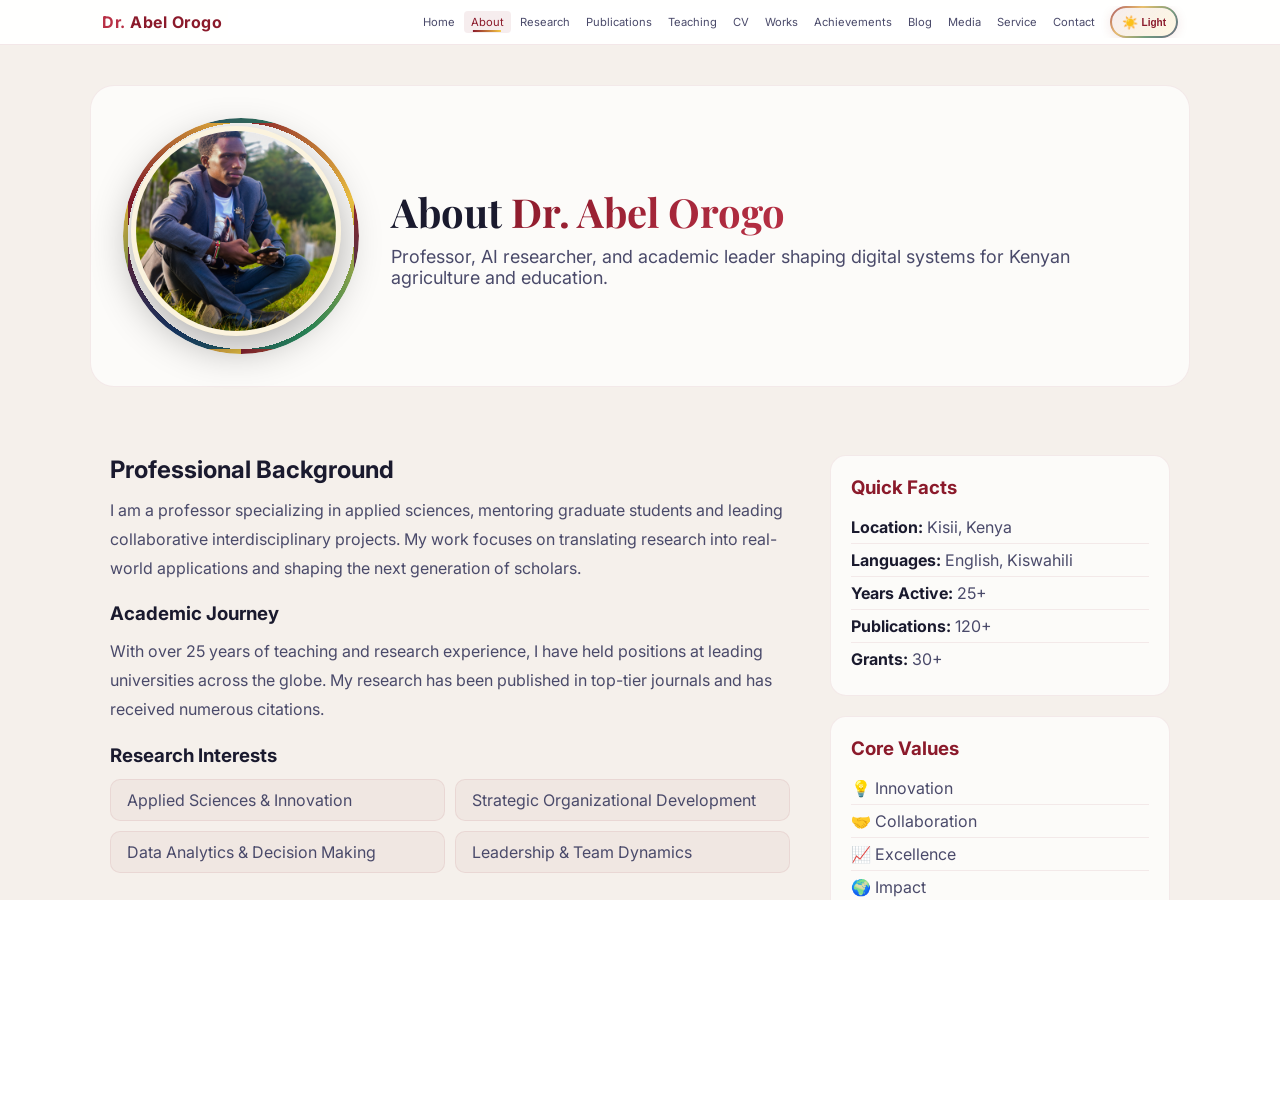
==== commit e9578ba6: "Complete portfolio update: Multi-color wave ring animation on home page photo, square photo design, " ====
--- a/about.html
+++ b/about.html
@@ -6,17 +6,17 @@
     <title>Professor Portfolio — About</title>
     <link rel="preconnect" href="https://fonts.googleapis.com">
     <link rel="preconnect" href="https://fonts.gstatic.com" crossorigin>
-    <link href="https://fonts.googleapis.com/css2?family=Inter:wght@300;400;600;800&family=Merriweather:wght@300;700&display=swap" rel="stylesheet">
+    <link href="https://fonts.googleapis.com/css2?family=Inter:wght@300;400;500;600;700&family=Playfair+Display:wght@600;700&display=swap" rel="stylesheet">
     <link rel="stylesheet" href="css/style.css">
   </head>
   <body>
 
     <header class="site-header">
       <div class="container header-inner">
-        <a class="logo" href="home.html"><span>Abel</span> Orogo</a>
+        <a class="logo" href="index.html"><span>Dr.</span> Abel Orogo</a>
         <nav class="nav" id="main-nav">
-          <a href="index.html" class="active">Home</a>
-          <a href="about.html">About</a>
+          <a href="index.html">Home</a>
+          <a href="about.html" class="active">About</a>
           <a href="research.html">Research</a>
           <a href="publications.html">Publications</a>
           <a href="teaching.html">Teaching</a>
@@ -28,7 +28,13 @@
           <a href="service.html">Service</a>
           <a href="contact.html">Contact</a>
         </nav>
-        <button id="nav-toggle" aria-label="Toggle navigation">☰</button>
+        <div class="header-actions">
+          <button id="theme-toggle" class="theme-toggle" aria-label="Toggle theme" title="Switch to Light Mode">
+            <span class="theme-icon">🌙</span>
+            <span class="toggle-label">Dark</span>
+          </button>
+          <button id="nav-toggle" aria-label="Toggle navigation">☰</button>
+        </div>
       </div>
     </header>
 
@@ -42,8 +48,8 @@
       </div>
     </div>
     <div class="page-hero-content fade-up fade-up-d2">
-      <h1 class="page-title">Page <span class="highlight">Title</span></h1>
-      <p class="page-subtitle">Page description here</p>
+      <h1 class="page-title">About <span class="highlight">Dr. Abel Orogo</span></h1>
+      <p class="page-subtitle">Professor, AI researcher, and academic leader shaping digital systems for Kenyan agriculture and education.</p>
     </div>
   </div>
 </section>
--- a/css/style.css
+++ b/css/style.css
@@ -39,10 +39,17 @@
   --glass-green: rgba(45, 143, 92, 0.06);
   --glass-yellow: rgba(245, 200, 66, 0.06);
   --maxw: 1100px;
+  
+  /* Light Theme Override Variables */
+  --light-bg: #f5f0eb;
+  --light-text: #1a1a2e;
+  --light-muted: #4a4a6a;
+  --light-surface: rgba(255, 255, 255, 0.7);
+  --light-border: rgba(139, 26, 43, 0.08);
 }
 
 /* ============================================================
-   RESET & BASE - FIXED (No Horizontal Scrollbar)
+   RESET & BASE
    ============================================================ */
 * { 
   box-sizing: border-box; 
@@ -74,10 +81,12 @@
   overflow: hidden;
 }
 
-/* Light Theme - Full Page Coverage */
+/* ============================================================
+   LIGHT THEME - Full Page Coverage
+   ============================================================ */
 body.light-theme {
-  background: #f5f0eb !important;
-  color: #1a1a2e !important;
+  background: var(--light-bg) !important;
+  color: var(--light-text) !important;
 }
 
 body.light-theme .container {
@@ -100,7 +109,7 @@
 }
 
 /* ============================================================
-   HEADER & NAVIGATION - FIXED (No Horizontal Scrollbar)
+   HEADER & NAVIGATION
    ============================================================ */
 .site-header {
   backdrop-filter: blur(10px);
@@ -112,7 +121,7 @@
   border-bottom: 1px solid rgba(139, 26, 43, 0.15);
   transition: background 0.4s ease, border-color 0.4s ease;
   width: 100%;
-  overflow: hidden;
+  overflow: visible;
 }
 
 body.light-theme .site-header {
@@ -150,7 +159,7 @@
   color: var(--maroon-light) !important;
 }
 
-/* Navigation - Desktop - NO SCROLLBAR */
+/* Navigation - Desktop */
 .nav {
   display: flex;
   gap: 2px;
@@ -201,7 +210,7 @@
 .nav a.active::after { width: 60%; }
 
 body.light-theme .nav a {
-  color: #4a4a6a !important;
+  color: var(--light-muted) !important;
 }
 body.light-theme .nav a:hover {
   color: var(--maroon) !important;
@@ -238,10 +247,12 @@
 
 body.light-theme #nav-toggle {
   border-color: rgba(139, 26, 43, 0.15);
-  color: #4a4a6a;
-}
-
-/* Theme Toggle - Smaller & Visible */
+  color: var(--light-muted);
+}
+
+/* ============================================================
+   THEME TOGGLE
+   ============================================================ */
 .theme-toggle {
   background: linear-gradient(135deg, rgba(139, 26, 43, 0.15), rgba(245, 200, 66, 0.10));
   border: 2px solid rgba(245, 200, 66, 0.3);
@@ -322,113 +333,104 @@
 body.light-theme .theme-toggle:hover .toggle-label { color: var(--maroon-dark); }
 
 /* ============================================================
-   RESPONSIVE - NAVIGATION
+   HERO SECTION
    ============================================================ */
-
-/* Tablets - Smaller font */
-@media (max-width: 1100px) {
-  .nav a { 
-    font-size: 0.6rem; 
-    padding: 3px 5px; 
-  }
-  .logo { font-size: 0.85rem; }
-  .theme-toggle {
-    font-size: 12px;
-    padding: 2px 8px;
-    min-width: 44px;
-    min-height: 28px;
-  }
-  .theme-toggle .toggle-label {
-    font-size: 8px;
-  }
-  .theme-icon {
-    font-size: 11px;
-  }
-}
-
-/* Mobile - Hamburger Menu */
-@media (max-width: 900px) {
-  .nav {
-    display: none;
-    flex-direction: column;
-    gap: 4px;
-    background: rgba(8, 10, 18, 0.97);
-    padding: 12px;
-    border-radius: 12px;
-    position: absolute;
-    top: 46px;
-    right: 12px;
-    width: 180px;
-    max-height: 80vh;
-    overflow-y: auto;
-    border: 1px solid rgba(139, 26, 43, 0.15);
-    backdrop-filter: blur(10px);
-    box-shadow: 0 20px 50px rgba(0, 0, 0, 0.5);
-    justify-content: flex-start;
-    flex-wrap: nowrap;
-    z-index: 100;
-  }
-  
-  .nav.open { display: flex; }
-  .nav a::after { display: none; }
-  .nav a {
-    font-size: 0.8rem;
-    padding: 8px 12px;
-    white-space: nowrap;
-    width: 100%;
-    text-align: left;
-    border-radius: 4px;
-  }
-  .nav a:hover {
-    background: linear-gradient(135deg, rgba(139, 26, 43, 0.15), rgba(245, 200, 66, 0.08));
-  }
-  
-  #nav-toggle { display: block; }
-  
-  /* Hide scrollbar on mobile nav */
-  .nav::-webkit-scrollbar { display: none; }
-  .nav { -ms-overflow-style: none; scrollbar-width: none; }
-  
-  .theme-toggle {
-    font-size: 14px;
-    padding: 3px 8px;
-    min-width: 48px;
-    min-height: 30px;
-  }
-  .theme-toggle .toggle-label {
-    font-size: 9px;
-  }
-  .theme-icon {
-    font-size: 12px;
-  }
-}
-
-body.light-theme .nav {
-  background: rgba(255, 255, 255, 0.98) !important;
-  border-color: rgba(139, 26, 43, 0.1) !important;
-}
-
-/* Small Mobile */
-@media (max-width: 480px) {
-  .logo { font-size: 0.75rem; }
-  .header-inner { padding: 0 8px; gap: 3px; }
-  .nav {
-    width: 160px;
-    right: 8px;
-    top: 42px;
-    padding: 8px;
-  }
-  .nav a { font-size: 0.7rem; padding: 6px 10px; }
-  #nav-toggle { font-size: 14px; padding: 2px 6px; }
-  
-  .theme-toggle {
-    font-size: 11px;
-    padding: 2px 6px;
-    min-width: 38px;
-    min-height: 24px;
-  }
-  .theme-toggle .toggle-label { font-size: 7px; }
-  .theme-icon { font-size: 10px; }
+.hero {
+  padding: 60px 0 40px;
+  position: relative;
+}
+
+.hero::before {
+  content: '';
+  position: absolute;
+  top: -20%;
+  right: -10%;
+  width: 500px;
+  height: 500px;
+  background: radial-gradient(circle, rgba(139, 26, 43, 0.06), transparent 70%);
+  pointer-events: none;
+}
+
+.hero::after {
+  content: '';
+  position: absolute;
+  bottom: -20%;
+  left: -10%;
+  width: 400px;
+  height: 400px;
+  background: radial-gradient(circle, rgba(245, 200, 66, 0.04), transparent 70%);
+  pointer-events: none;
+}
+
+body.light-theme .hero::before,
+body.light-theme .hero::after {
+  opacity: 0.3;
+}
+
+.hero-inner {
+  display: flex;
+  gap: 50px;
+  align-items: center;
+  position: relative;
+  z-index: 1;
+}
+
+.hero-copy { flex: 1; }
+
+.hero h1 {
+  font-family: 'Playfair Display', serif;
+  font-size: clamp(3.2rem, 5vw, 5rem);
+  line-height: 1.03;
+  margin: 0 0 12px;
+  letter-spacing: -0.03em;
+  color: #fff;
+  transition: color 0.3s ease;
+}
+
+.hero h1 .highlight {
+  background: linear-gradient(135deg, var(--yellow), var(--maroon-light));
+  -webkit-background-clip: text;
+  -webkit-text-fill-color: transparent;
+  background-clip: text;
+}
+
+body.light-theme .hero h1 {
+  color: var(--light-text) !important;
+}
+body.light-theme .hero h1 .highlight {
+  background: linear-gradient(135deg, var(--maroon), var(--maroon-light));
+  -webkit-background-clip: text;
+  -webkit-text-fill-color: transparent;
+  background-clip: text;
+}
+
+.hero-subtitle {
+  color: var(--muted);
+  font-size: 1rem;
+  line-height: 1.8;
+  max-width: 740px;
+  margin: 0 0 8px;
+  transition: color 0.3s ease;
+}
+
+.hero-text {
+  color: var(--muted);
+  font-size: 1.15rem;
+  line-height: 1.75;
+  max-width: 740px;
+  margin: 0 0 22px;
+  transition: color 0.3s ease;
+}
+
+body.light-theme .hero-subtitle,
+body.light-theme .hero-text {
+  color: var(--light-muted) !important;
+}
+
+.hero-actions {
+  display: flex;
+  gap: 14px;
+  flex-wrap: wrap;
 }
 
 /* ============================================================
@@ -466,22 +468,22 @@
   box-shadow: 0 8px 35px rgba(139, 26, 43, 0.25);
 }
 
-.btn.ghost {
+.btn.secondary {
   border: 1px solid rgba(245, 200, 66, 0.15);
   color: var(--muted);
   background: transparent;
 }
-.btn.ghost:hover {
+.btn.secondary:hover {
   background: linear-gradient(135deg, rgba(139, 26, 43, 0.1), rgba(245, 200, 66, 0.05));
   color: #fff;
   border-color: var(--yellow);
 }
 
-body.light-theme .btn.ghost {
+body.light-theme .btn.secondary {
   border-color: rgba(139, 26, 43, 0.15);
-  color: #4a4a6a;
-}
-body.light-theme .btn.ghost:hover {
+  color: var(--light-muted);
+}
+body.light-theme .btn.secondary:hover {
   background: rgba(139, 26, 43, 0.06);
   color: var(--maroon);
   border-color: var(--maroon);
@@ -493,98 +495,7 @@
 }
 
 /* ============================================================
-   HERO SECTION (Home)
-   ============================================================ */
-.hero {
-  padding: 60px 0 40px;
-  position: relative;
-}
-
-.hero::before {
-  content: '';
-  position: absolute;
-  top: -20%;
-  right: -10%;
-  width: 500px;
-  height: 500px;
-  background: radial-gradient(circle, rgba(139, 26, 43, 0.06), transparent 70%);
-  pointer-events: none;
-}
-
-.hero::after {
-  content: '';
-  position: absolute;
-  bottom: -20%;
-  left: -10%;
-  width: 400px;
-  height: 400px;
-  background: radial-gradient(circle, rgba(245, 200, 66, 0.04), transparent 70%);
-  pointer-events: none;
-}
-
-body.light-theme .hero::before,
-body.light-theme .hero::after {
-  opacity: 0.3;
-}
-
-.hero-inner {
-  display: flex;
-  gap: 50px;
-  align-items: center;
-  position: relative;
-  z-index: 1;
-}
-
-.hero-copy { flex: 1; }
-
-.name {
-  font-family: 'Merriweather', serif;
-  font-size: 44px;
-  margin: 0 0 12px;
-  letter-spacing: -0.5px;
-  color: #fff;
-  line-height: 1.1;
-  transition: color 0.3s ease;
-}
-
-.name .highlight {
-  background: linear-gradient(135deg, var(--yellow), var(--maroon-light));
-  -webkit-background-clip: text;
-  -webkit-text-fill-color: transparent;
-  background-clip: text;
-}
-
-body.light-theme .name {
-  color: #1a1a2e !important;
-}
-body.light-theme .name .highlight {
-  background: linear-gradient(135deg, var(--maroon), var(--maroon-light));
-  -webkit-background-clip: text;
-  -webkit-text-fill-color: transparent;
-  background-clip: text;
-}
-
-.lead {
-  color: var(--muted);
-  margin: 0 0 22px;
-  font-size: 18px;
-  line-height: 1.7;
-  max-width: 540px;
-  transition: color 0.3s ease;
-}
-
-body.light-theme .lead {
-  color: #4a4a6a !important;
-}
-
-.hero-ctas {
-  display: flex;
-  gap: 14px;
-  flex-wrap: wrap;
-}
-
-/* ============================================================
-   3D PHOTO CARD with MULTI-COLOR CYCLING RING
+   3D PHOTO CARD with MULTI-COLOR WAVE RING
    ============================================================ */
 .hero-card {
   width: 360px;
@@ -611,7 +522,7 @@
   box-shadow: 0 20px 60px rgba(0, 0, 0, 0.08) !important;
 }
 
-/* Portrait Wrapper for Ring */
+/* Portrait Wrapper for Wave Ring */
 .portrait-wrapper {
   position: relative;
   width: 200px;
@@ -619,7 +530,7 @@
   flex-shrink: 0;
 }
 
-/* Multi-Color Cycling Ring Animation - Maroon, Yellow, Green, Blue */
+/* Multi-Color Wave Ring Animation - Maroon, Yellow, Green, Blue */
 .portrait-ring {
   position: absolute;
   inset: -8px;
@@ -640,7 +551,7 @@
   z-index: 0;
 }
 
-/* Ring glow effect */
+/* Wave glow effect */
 .portrait-ring::after {
   content: '';
   position: absolute;
@@ -671,6 +582,7 @@
   50% { opacity: 1; transform: scale(1.02); }
 }
 
+/* 3D Photo with Wave effect */
 .portrait-3d {
   width: 190px;
   height: 190px;
@@ -697,6 +609,7 @@
   will-change: transform;
 }
 
+/* Wave ripple effect on photo hover */
 .portrait-3d::after {
   content: '';
   position: absolute;
@@ -804,7 +717,7 @@
 body.light-theme .quick-stats li {
   background: linear-gradient(135deg, rgba(139, 26, 43, 0.04), rgba(245, 200, 66, 0.04)) !important;
   border-color: rgba(139, 26, 43, 0.06) !important;
-  color: #4a4a6a !important;
+  color: var(--light-muted) !important;
 }
 body.light-theme .quick-stats li strong {
   background: linear-gradient(135deg, var(--maroon), var(--maroon-light));
@@ -830,8 +743,8 @@
 }
 
 body.light-theme .page-hero-inner {
-  background: rgba(255, 255, 255, 0.6) !important;
-  border-color: rgba(139, 26, 43, 0.06) !important;
+  background: var(--light-surface) !important;
+  border-color: var(--light-border) !important;
 }
 
 .page-hero-image { flex-shrink: 0; }
@@ -850,7 +763,7 @@
 .page-hero-content { flex: 1; }
 
 .page-title {
-  font-family: 'Merriweather', serif;
+  font-family: 'Playfair Display', serif;
   font-size: 40px;
   color: #fff;
   margin-bottom: 8px;
@@ -865,7 +778,7 @@
 }
 
 body.light-theme .page-title {
-  color: #1a1a2e !important;
+  color: var(--light-text) !important;
 }
 body.light-theme .page-title .highlight {
   background: linear-gradient(135deg, var(--maroon), var(--maroon-light));
@@ -881,11 +794,11 @@
 }
 
 body.light-theme .page-subtitle {
-  color: #4a4a6a !important;
+  color: var(--light-muted) !important;
 }
 
 .section-title {
-  font-family: 'Merriweather', serif;
+  font-family: 'Playfair Display', serif;
   color: #fff;
   margin-bottom: 20px;
   font-size: 30px;
@@ -908,7 +821,7 @@
 }
 
 body.light-theme .section-title {
-  color: #1a1a2e !important;
+  color: var(--light-text) !important;
 }
 body.light-theme .section-title::after {
   background: linear-gradient(90deg, var(--maroon), var(--yellow));
@@ -938,8 +851,8 @@
 }
 
 body.light-theme .card {
-  background: rgba(255, 255, 255, 0.7) !important;
-  border-color: rgba(139, 26, 43, 0.08) !important;
+  background: var(--light-surface) !important;
+  border-color: var(--light-border) !important;
   backdrop-filter: blur(4px);
 }
 body.light-theme .card:hover {
@@ -976,10 +889,10 @@
 
 body.light-theme .content-main h2,
 body.light-theme .content-main h3 {
-  color: #1a1a2e !important;
+  color: var(--light-text) !important;
 }
 body.light-theme .content-main p {
-  color: #4a4a6a !important;
+  color: var(--light-muted) !important;
 }
 
 .research-list {
@@ -1000,8 +913,8 @@
 
 body.light-theme .research-list li {
   background: rgba(139, 26, 43, 0.04) !important;
-  color: #4a4a6a !important;
-  border-color: rgba(139, 26, 43, 0.04) !important;
+  color: var(--light-muted) !important;
+  border-color: var(--light-border) !important;
 }
 
 .info-card {
@@ -1034,18 +947,18 @@
 }
 
 body.light-theme .info-card {
-  background: rgba(255, 255, 255, 0.7) !important;
-  border-color: rgba(139, 26, 43, 0.08) !important;
+  background: var(--light-surface) !important;
+  border-color: var(--light-border) !important;
 }
 body.light-theme .info-card h3 {
   color: var(--maroon) !important;
 }
 body.light-theme .info-card ul li {
-  color: #4a4a6a !important;
-  border-color: rgba(139, 26, 43, 0.04) !important;
+  color: var(--light-muted) !important;
+  border-color: var(--light-border) !important;
 }
 body.light-theme .info-card ul li strong {
-  color: #1a1a2e !important;
+  color: var(--light-text) !important;
 }
 
 /* ============================================================
@@ -1073,8 +986,8 @@
 }
 
 body.light-theme .cv-section {
-  background: rgba(255, 255, 255, 0.7) !important;
-  border-color: rgba(139, 26, 43, 0.08) !important;
+  background: var(--light-surface) !important;
+  border-color: var(--light-border) !important;
 }
 body.light-theme .cv-section h2 {
   color: var(--maroon) !important;
@@ -1105,7 +1018,7 @@
   color: var(--maroon) !important;
 }
 body.light-theme .timeline-item {
-  border-color: rgba(139, 26, 43, 0.04) !important;
+  border-color: var(--light-border) !important;
 }
 
 .timeline-content h4 { 
@@ -1126,13 +1039,13 @@
 }
 
 body.light-theme .timeline-content h4 {
-  color: #1a1a2e !important;
+  color: var(--light-text) !important;
 }
 body.light-theme .timeline-content p {
-  color: #4a4a6a !important;
+  color: var(--light-muted) !important;
 }
 body.light-theme .timeline-content .description {
-  color: #4a4a6a !important;
+  color: var(--light-muted) !important;
 }
 
 /* Skills */
@@ -1158,7 +1071,7 @@
 }
 
 body.light-theme .skill-item h4 {
-  color: #1a1a2e !important;
+  color: var(--light-text) !important;
 }
 body.light-theme .skill-bar {
   background: rgba(139, 26, 43, 0.08) !important;
@@ -1190,12 +1103,13 @@
   border-color: rgba(245, 200, 66, 0.1);
 }
 .area-icon { font-size: 36px; margin-bottom: 12px; }
-.research-area h3 { color: #fff; margin-bottom: 8px; }
+.research-area h3 { color: #fff; margin-bottom: 8px; transition: color 0.3s ease; }
 .research-area p {
   color: var(--muted);
   font-size: 14px;
   line-height: 1.6;
   margin-bottom: 12px;
+  transition: color 0.3s ease;
 }
 .area-tags {
   display: flex;
@@ -1213,19 +1127,19 @@
 }
 
 body.light-theme .research-area {
-  background: rgba(255, 255, 255, 0.7) !important;
-  border-color: rgba(139, 26, 43, 0.08) !important;
+  background: var(--light-surface) !important;
+  border-color: var(--light-border) !important;
 }
 body.light-theme .research-area h3 {
-  color: #1a1a2e !important;
+  color: var(--light-text) !important;
 }
 body.light-theme .research-area p {
-  color: #4a4a6a !important;
+  color: var(--light-muted) !important;
 }
 body.light-theme .area-tags span {
   background: rgba(139, 26, 43, 0.04) !important;
-  color: #4a4a6a !important;
-  border-color: rgba(139, 26, 43, 0.04) !important;
+  color: var(--light-muted) !important;
+  border-color: var(--light-border) !important;
 }
 
 .projects-list {
@@ -1288,17 +1202,17 @@
 }
 
 body.light-theme .project-item {
-  background: rgba(255, 255, 255, 0.7) !important;
-  border-color: rgba(139, 26, 43, 0.08) !important;
+  background: var(--light-surface) !important;
+  border-color: var(--light-border) !important;
 }
 body.light-theme .project-header h3 {
-  color: #1a1a2e !important;
+  color: var(--light-text) !important;
 }
 body.light-theme .project-funding {
   color: var(--maroon) !important;
 }
 body.light-theme .project-item p {
-  color: #4a4a6a !important;
+  color: var(--light-muted) !important;
 }
 body.light-theme .project-status {
   color: var(--maroon-light) !important;
@@ -1339,8 +1253,8 @@
 }
 
 body.light-theme .impact-item {
-  background: rgba(255, 255, 255, 0.7) !important;
-  border-color: rgba(139, 26, 43, 0.08) !important;
+  background: var(--light-surface) !important;
+  border-color: var(--light-border) !important;
 }
 body.light-theme .impact-number {
   background: linear-gradient(135deg, var(--maroon), var(--maroon-light));
@@ -1349,7 +1263,7 @@
   background-clip: text;
 }
 body.light-theme .impact-label {
-  color: #4a4a6a !important;
+  color: var(--light-muted) !important;
 }
 
 /* ============================================================
@@ -1383,7 +1297,7 @@
 }
 
 body.light-theme .filter-btn {
-  color: #4a4a6a !important;
+  color: var(--light-muted) !important;
   border-color: rgba(139, 26, 43, 0.1) !important;
 }
 body.light-theme .filter-btn:hover {
@@ -1463,20 +1377,20 @@
 }
 
 body.light-theme .publication-item {
-  background: rgba(255, 255, 255, 0.7) !important;
-  border-color: rgba(139, 26, 43, 0.08) !important;
+  background: var(--light-surface) !important;
+  border-color: var(--light-border) !important;
 }
 body.light-theme .pub-type {
   color: var(--maroon) !important;
 }
 body.light-theme .publication-item h3 {
-  color: #1a1a2e !important;
+  color: var(--light-text) !important;
 }
 body.light-theme .pub-authors {
-  color: #4a4a6a !important;
+  color: var(--light-muted) !important;
 }
 body.light-theme .pub-journal {
-  color: #4a4a6a !important;
+  color: var(--light-muted) !important;
 }
 body.light-theme .pub-year {
   color: var(--maroon-light) !important;
@@ -1488,7 +1402,7 @@
   color: var(--maroon-dark) !important;
 }
 body.light-theme .pub-citations {
-  color: #4a4a6a !important;
+  color: var(--light-muted) !important;
 }
 
 /* ============================================================
@@ -1515,14 +1429,14 @@
 }
 
 body.light-theme .teaching-philosophy {
-  background: rgba(255, 255, 255, 0.7) !important;
-  border-color: rgba(139, 26, 43, 0.08) !important;
+  background: var(--light-surface) !important;
+  border-color: var(--light-border) !important;
 }
 body.light-theme .teaching-philosophy h2 {
   color: var(--maroon) !important;
 }
 body.light-theme .teaching-philosophy p {
-  color: #4a4a6a !important;
+  color: var(--light-muted) !important;
 }
 
 .courses-grid {
@@ -1586,25 +1500,25 @@
 }
 
 body.light-theme .course-card {
-  background: rgba(255, 255, 255, 0.7) !important;
-  border-color: rgba(139, 26, 43, 0.08) !important;
+  background: var(--light-surface) !important;
+  border-color: var(--light-border) !important;
 }
 body.light-theme .course-header h3 {
-  color: #1a1a2e !important;
+  color: var(--light-text) !important;
 }
 body.light-theme .course-level {
   background: rgba(139, 26, 43, 0.06) !important;
   color: var(--maroon) !important;
-  border-color: rgba(139, 26, 43, 0.08) !important;
+  border-color: var(--light-border) !important;
 }
 body.light-theme .course-code {
   color: var(--maroon) !important;
 }
 body.light-theme .course-card p {
-  color: #4a4a6a !important;
+  color: var(--light-muted) !important;
 }
 body.light-theme .course-stats {
-  color: #4a4a6a !important;
+  color: var(--light-muted) !important;
 }
 
 .supervision-grid {
@@ -1641,17 +1555,17 @@
 }
 
 body.light-theme .supervision-item {
-  background: rgba(255, 255, 255, 0.7) !important;
-  border-color: rgba(139, 26, 43, 0.08) !important;
+  background: var(--light-surface) !important;
+  border-color: var(--light-border) !important;
 }
 body.light-theme .supervision-item h4 {
-  color: #1a1a2e !important;
+  color: var(--light-text) !important;
 }
 body.light-theme .supervision-item p {
-  color: #4a4a6a !important;
+  color: var(--light-muted) !important;
 }
 body.light-theme .supervision-item p strong {
-  color: #1a1a2e !important;
+  color: var(--light-text) !important;
 }
 
 .testimonials-grid {
@@ -1704,20 +1618,20 @@
 }
 
 body.light-theme .testimonial-item {
-  background: rgba(255, 255, 255, 0.7) !important;
-  border-color: rgba(139, 26, 43, 0.08) !important;
+  background: var(--light-surface) !important;
+  border-color: var(--light-border) !important;
 }
 body.light-theme .testimonial-item::before {
   color: var(--maroon) !important;
 }
 body.light-theme .testimonial-item p {
-  color: #4a4a6a !important;
+  color: var(--light-muted) !important;
 }
 body.light-theme .testimonial-author strong {
-  color: #1a1a2e !important;
+  color: var(--light-text) !important;
 }
 body.light-theme .testimonial-author span {
-  color: #4a4a6a !important;
+  color: var(--light-muted) !important;
 }
 
 /* ============================================================
@@ -1775,8 +1689,8 @@
 }
 
 body.light-theme .work-card {
-  background: rgba(255, 255, 255, 0.7) !important;
-  border-color: rgba(139, 26, 43, 0.08) !important;
+  background: var(--light-surface) !important;
+  border-color: var(--light-border) !important;
 }
 body.light-theme .work-card:hover {
   background: rgba(255, 255, 255, 0.9) !important;
@@ -1784,13 +1698,13 @@
   box-shadow: 0 16px 40px rgba(0, 0, 0, 0.06) !important;
 }
 body.light-theme .work-info h3 {
-  color: #1a1a2e !important;
+  color: var(--light-text) !important;
 }
 body.light-theme .work-meta {
   color: var(--maroon-light) !important;
 }
 body.light-theme .work-info p {
-  color: #4a4a6a !important;
+  color: var(--light-muted) !important;
 }
 
 /* ============================================================
@@ -1838,8 +1752,8 @@
 }
 
 body.light-theme .achievement-card {
-  background: rgba(255, 255, 255, 0.7) !important;
-  border-color: rgba(139, 26, 43, 0.08) !important;
+  background: var(--light-surface) !important;
+  border-color: var(--light-border) !important;
 }
 body.light-theme .achievement-card:hover {
   background: rgba(255, 255, 255, 0.9) !important;
@@ -1847,13 +1761,13 @@
   box-shadow: 0 12px 30px rgba(0, 0, 0, 0.06) !important;
 }
 body.light-theme .achievement-content h3 {
-  color: #1a1a2e !important;
+  color: var(--light-text) !important;
 }
 body.light-theme .achievement-year {
   color: var(--maroon-light) !important;
 }
 body.light-theme .achievement-content p {
-  color: #4a4a6a !important;
+  color: var(--light-muted) !important;
 }
 
 .achievement-stats {
@@ -1886,8 +1800,8 @@
 }
 
 body.light-theme .stat-box {
-  background: rgba(255, 255, 255, 0.7) !important;
-  border-color: rgba(139, 26, 43, 0.08) !important;
+  background: var(--light-surface) !important;
+  border-color: var(--light-border) !important;
 }
 body.light-theme .stat-number {
   background: linear-gradient(135deg, var(--maroon), var(--maroon-light));
@@ -1896,7 +1810,7 @@
   background-clip: text;
 }
 body.light-theme .stat-label {
-  color: #4a4a6a !important;
+  color: var(--light-muted) !important;
 }
 
 /* ============================================================
@@ -1955,20 +1869,20 @@
 }
 
 body.light-theme .contact-form-wrapper {
-  background: rgba(255, 255, 255, 0.7) !important;
-  border-color: rgba(139, 26, 43, 0.08) !important;
+  background: var(--light-surface) !important;
+  border-color: var(--light-border) !important;
 }
 body.light-theme .contact-form-wrapper h2 {
-  color: #1a1a2e !important;
+  color: var(--light-text) !important;
 }
 body.light-theme .contact-form label {
-  color: #4a4a6a !important;
+  color: var(--light-muted) !important;
 }
 body.light-theme .contact-form input,
 body.light-theme .contact-form textarea {
   background: rgba(255, 255, 255, 0.8) !important;
   border-color: rgba(139, 26, 43, 0.1) !important;
-  color: #1a1a2e !important;
+  color: var(--light-text) !important;
 }
 body.light-theme .contact-form input:focus,
 body.light-theme .contact-form textarea:focus {
@@ -2019,21 +1933,21 @@
 .contact-item a:hover { color: var(--yellow); }
 
 body.light-theme .contact-card {
-  background: rgba(255, 255, 255, 0.7) !important;
-  border-color: rgba(139, 26, 43, 0.08) !important;
+  background: var(--light-surface) !important;
+  border-color: var(--light-border) !important;
 }
 body.light-theme .contact-card h3 {
   color: var(--maroon) !important;
 }
 body.light-theme .contact-item {
-  border-color: rgba(139, 26, 43, 0.04) !important;
+  border-color: var(--light-border) !important;
 }
 body.light-theme .contact-item h4 {
-  color: #1a1a2e !important;
+  color: var(--light-text) !important;
 }
 body.light-theme .contact-item a,
 body.light-theme .contact-item p {
-  color: #4a4a6a !important;
+  color: var(--light-muted) !important;
 }
 body.light-theme .contact-item a:hover {
   color: var(--maroon) !important;
@@ -2061,11 +1975,11 @@
 }
 
 body.light-theme .office-hours li {
-  color: #4a4a6a !important;
-  border-color: rgba(139, 26, 43, 0.04) !important;
+  color: var(--light-muted) !important;
+  border-color: var(--light-border) !important;
 }
 body.light-theme .appointment-note {
-  color: #4a4a6a !important;
+  color: var(--light-muted) !important;
 }
 
 /* ============================================================
@@ -2149,8 +2063,8 @@
 .read-more:hover { color: var(--yellow-light); }
 
 body.light-theme .blog-post {
-  background: rgba(255, 255, 255, 0.7) !important;
-  border-color: rgba(139, 26, 43, 0.08) !important;
+  background: var(--light-surface) !important;
+  border-color: var(--light-border) !important;
 }
 body.light-theme .blog-post:hover {
   background: rgba(255, 255, 255, 0.9) !important;
@@ -2161,15 +2075,15 @@
   color: var(--maroon) !important;
 }
 body.light-theme .blog-content h2 {
-  color: #1a1a2e !important;
+  color: var(--light-text) !important;
 }
 body.light-theme .blog-content p {
-  color: #4a4a6a !important;
+  color: var(--light-muted) !important;
 }
 body.light-theme .blog-tags span {
   background: rgba(139, 26, 43, 0.04) !important;
-  color: #4a4a6a !important;
-  border-color: rgba(139, 26, 43, 0.04) !important;
+  color: var(--light-muted) !important;
+  border-color: var(--light-border) !important;
 }
 body.light-theme .read-more {
   color: var(--maroon) !important;
@@ -2230,21 +2144,21 @@
 .media-link:hover { color: var(--yellow-light); }
 
 body.light-theme .media-item {
-  background: rgba(255, 255, 255, 0.7) !important;
-  border-color: rgba(139, 26, 43, 0.08) !important;
+  background: var(--light-surface) !important;
+  border-color: var(--light-border) !important;
 }
 body.light-theme .media-item:hover {
   background: rgba(255, 255, 255, 0.9) !important;
   border-color: rgba(139, 26, 43, 0.15) !important;
 }
 body.light-theme .media-content h3 {
-  color: #1a1a2e !important;
+  color: var(--light-text) !important;
 }
 body.light-theme .media-source {
   color: var(--maroon) !important;
 }
 body.light-theme .media-content p {
-  color: #4a4a6a !important;
+  color: var(--light-muted) !important;
 }
 body.light-theme .media-link {
   color: var(--maroon) !important;
@@ -2298,18 +2212,18 @@
 }
 
 body.light-theme .service-section {
-  background: rgba(255, 255, 255, 0.7) !important;
-  border-color: rgba(139, 26, 43, 0.08) !important;
+  background: var(--light-surface) !important;
+  border-color: var(--light-border) !important;
 }
 body.light-theme .service-section h2 {
   color: var(--maroon) !important;
 }
 body.light-theme .service-list li {
-  color: #4a4a6a !important;
-  border-color: rgba(139, 26, 43, 0.04) !important;
+  color: var(--light-muted) !important;
+  border-color: var(--light-border) !important;
 }
 body.light-theme .service-list li strong {
-  color: #1a1a2e !important;
+  color: var(--light-text) !important;
 }
 
 /* ============================================================
@@ -2369,8 +2283,8 @@
 }
 
 body.light-theme .quick-link-card {
-  background: rgba(255, 255, 255, 0.7) !important;
-  border-color: rgba(139, 26, 43, 0.08) !important;
+  background: var(--light-surface) !important;
+  border-color: var(--light-border) !important;
 }
 body.light-theme .quick-link-card:hover {
   background: rgba(255, 255, 255, 0.9) !important;
@@ -2378,10 +2292,10 @@
   box-shadow: 0 16px 40px rgba(0, 0, 0, 0.06) !important;
 }
 body.light-theme .quick-link-card h3 {
-  color: #1a1a2e !important;
+  color: var(--light-text) !important;
 }
 body.light-theme .quick-link-card p {
-  color: #4a4a6a !important;
+  color: var(--light-muted) !important;
 }
 body.light-theme .ql-arrow {
   color: var(--maroon) !important;
@@ -2426,8 +2340,8 @@
 }
 
 body.light-theme .impact-item-home {
-  background: rgba(255, 255, 255, 0.7) !important;
-  border-color: rgba(139, 26, 43, 0.08) !important;
+  background: var(--light-surface) !important;
+  border-color: var(--light-border) !important;
 }
 body.light-theme .impact-item-home:hover {
   background: rgba(255, 255, 255, 0.9) !important;
@@ -2441,7 +2355,7 @@
   background-clip: text;
 }
 body.light-theme .impact-label-home {
-  color: #4a4a6a !important;
+  color: var(--light-muted) !important;
 }
 
 /* Updates Section */
@@ -2494,8 +2408,8 @@
 .update-content a:hover { color: var(--yellow-light); }
 
 body.light-theme .update-item {
-  background: rgba(255, 255, 255, 0.7) !important;
-  border-color: rgba(139, 26, 43, 0.08) !important;
+  background: var(--light-surface) !important;
+  border-color: var(--light-border) !important;
 }
 body.light-theme .update-item:hover {
   background: rgba(255, 255, 255, 0.9) !important;
@@ -2505,10 +2419,10 @@
   color: var(--maroon) !important;
 }
 body.light-theme .update-content h4 {
-  color: #1a1a2e !important;
+  color: var(--light-text) !important;
 }
 body.light-theme .update-content p {
-  color: #4a4a6a !important;
+  color: var(--light-muted) !important;
 }
 body.light-theme .update-content a {
   color: var(--maroon) !important;
@@ -2552,8 +2466,8 @@
 }
 
 body.light-theme .preview-card {
-  background: rgba(255, 255, 255, 0.7) !important;
-  border-color: rgba(139, 26, 43, 0.08) !important;
+  background: var(--light-surface) !important;
+  border-color: var(--light-border) !important;
 }
 body.light-theme .preview-card:hover {
   background: rgba(255, 255, 255, 0.9) !important;
@@ -2561,10 +2475,10 @@
   box-shadow: 0 12px 40px rgba(0, 0, 0, 0.06) !important;
 }
 body.light-theme .preview-card h3 {
-  color: #1a1a2e !important;
+  color: var(--light-text) !important;
 }
 body.light-theme .preview-card p {
-  color: #4a4a6a !important;
+  color: var(--light-muted) !important;
 }
 
 /* ============================================================
@@ -2587,8 +2501,8 @@
 }
 
 body.light-theme .site-footer {
-  border-top-color: rgba(139, 26, 43, 0.06) !important;
-  color: #4a4a6a !important;
+  border-top-color: var(--light-border) !important;
+  color: var(--light-muted) !important;
 }
 body.light-theme .site-footer span {
   background: linear-gradient(135deg, var(--maroon), var(--maroon-light));
@@ -2780,4 +2694,375 @@
   .theme-icon {
     font-size: 14px;
   }
+}
+/* ============================================================
+   SQUARE HOME PAGE PHOTO WITH MULTI-COLOR RING
+   ============================================================ */
+
+/* Portrait Wrapper - Square */
+.portrait-wrapper {
+  position: relative;
+  width: 280px;
+  height: 280px;
+  flex-shrink: 0;
+}
+
+/* Multi-Color Ring - Square with rounded corners */
+.portrait-ring {
+  position: absolute;
+  inset: -12px;
+  border-radius: 20px;  /* Rounded corners for square */
+  background: conic-gradient(
+    from 0deg,
+    var(--maroon) 0%,
+    var(--yellow) 20%,
+    var(--green) 40%,
+    var(--blue) 60%,
+    var(--maroon) 80%,
+    var(--yellow) 100%
+  );
+  padding: 4px;
+  -webkit-mask: linear-gradient(#fff 0 0) content-box, linear-gradient(#fff 0 0);
+  mask: linear-gradient(#fff 0 0) content-box, linear-gradient(#fff 0 0);
+  -webkit-mask-composite: xor;
+  mask-composite: exclude;
+  opacity: 0.8;
+  animation: spinRing 4s linear infinite, glowPulse 3s ease-in-out infinite;
+  z-index: 0;
+}
+
+/* Glow effect behind the photo */
+.portrait-ring::before {
+  content: '';
+  position: absolute;
+  inset: -20px;
+  border-radius: 24px;
+  background: conic-gradient(
+    from 0deg,
+    var(--maroon-glow) 0%,
+    var(--yellow-glow) 20%,
+    var(--green-glow) 40%,
+    var(--blue-glow) 60%,
+    var(--maroon-glow) 80%,
+    var(--yellow-glow) 100%
+  );
+  filter: blur(30px);
+  opacity: 0.4;
+  animation: glowRotate 8s linear infinite;
+  z-index: -1;
+}
+
+@keyframes spinRing {
+  0% { transform: rotate(0deg); }
+  100% { transform: rotate(360deg); }
+}
+
+@keyframes glowPulse {
+  0%, 100% { 
+    opacity: 0.7; 
+    transform: scale(1); 
+  }
+  50% { 
+    opacity: 1; 
+    transform: scale(1.03); 
+  }
+}
+
+@keyframes glowRotate {
+  0% { transform: rotate(0deg); }
+  100% { transform: rotate(360deg); }
+}
+
+/* Square Photo - 3D with Tilt */
+.portrait-3d {
+  width: 100%;
+  height: 100%;
+  border-radius: 16px;  /* Rounded corners for square */
+  position: relative;
+  transform-style: preserve-3d;
+  transition: transform 0.3s cubic-bezier(0.23, 1, 0.32, 1);
+  will-change: transform;
+  cursor: pointer;
+  flex-shrink: 0;
+  z-index: 1;
+  overflow: hidden;  /* Ensures image stays within rounded corners */
+}
+
+.portrait-3d img {
+  width: 100%;
+  height: 100%;
+  object-fit: cover;
+  border-radius: 16px;
+  display: block;
+  border: 4px solid rgba(255, 255, 255, 0.1);
+  box-shadow: 
+    0 20px 60px rgba(0, 0, 0, 0.4),
+    0 0 40px rgba(245, 200, 66, 0.05);
+  transition: all 0.4s ease;
+  transform: translateZ(15px);
+}
+
+/* Floating animation */
+.portrait-3d.floating {
+  animation: floatFloat 4s ease-in-out infinite;
+}
+
+@keyframes floatFloat {
+  0%, 100% { 
+    transform: translateY(0px) rotateX(0deg) rotateY(0deg); 
+  }
+  50% { 
+    transform: translateY(-12px) rotateX(2deg) rotateY(4deg); 
+  }
+}
+
+/* Hover effects */
+.portrait-3d:hover {
+  transform: scale(1.03) rotateY(6deg) rotateX(4deg);
+}
+
+.portrait-3d:hover img {
+  border-color: rgba(245, 200, 66, 0.3);
+  box-shadow: 
+    0 30px 80px rgba(0, 0, 0, 0.5),
+    0 0 60px rgba(245, 200, 66, 0.1);
+}
+
+/* Sparkle effect on hover */
+.portrait-3d::before {
+  content: '';
+  position: absolute;
+  inset: -20px;
+  border-radius: 20px;
+  background: radial-gradient(circle at 30% 30%, rgba(245, 200, 66, 0.15), transparent 60%);
+  opacity: 0;
+  transition: opacity 0.5s ease;
+  pointer-events: none;
+  z-index: -1;
+}
+
+.portrait-3d:hover::before {
+  opacity: 1;
+}
+
+/* Reflection overlay */
+.portrait-3d::after {
+  content: '';
+  position: absolute;
+  inset: 0;
+  border-radius: 16px;
+  background: linear-gradient(135deg, 
+    rgba(255,255,255,0.08) 0%, 
+    transparent 40%,
+    transparent 60%,
+    rgba(255,255,255,0.03) 100%
+  );
+  pointer-events: none;
+  z-index: 2;
+}
+
+/* Hero Card */
+.hero-card {
+  width: 420px;
+  min-width: 340px;
+  background: linear-gradient(180deg, rgba(139, 26, 43, 0.04), rgba(26, 58, 106, 0.02));
+  border-radius: 32px;
+  padding: 32px 28px 28px;
+  display: flex;
+  flex-direction: column;
+  align-items: center;
+  gap: 24px;
+  box-shadow: 
+    0 20px 60px rgba(0, 0, 0, 0.3),
+    inset 0 1px 0 rgba(255, 255, 255, 0.05);
+  border: 1px solid rgba(139, 26, 43, 0.08);
+  transition: all 0.3s ease;
+  position: relative;
+  backdrop-filter: blur(4px);
+}
+
+.hero-card:hover {
+  border-color: rgba(245, 200, 66, 0.1);
+  box-shadow: 
+    0 30px 80px rgba(0, 0, 0, 0.4),
+    inset 0 1px 0 rgba(255, 255, 255, 0.08);
+}
+
+/* Quick Stats */
+.quick-stats {
+  list-style: none;
+  padding: 0;
+  margin: 0;
+  display: flex;
+  gap: 12px;
+  width: 100%;
+  justify-content: center;
+  flex-wrap: wrap;
+}
+
+.quick-stats li {
+  display: flex;
+  flex-direction: column;
+  align-items: center;
+  color: var(--muted);
+  font-size: 13px;
+  background: rgba(255, 255, 255, 0.03);
+  padding: 10px 18px;
+  border-radius: 40px;
+  border: 1px solid rgba(255, 255, 255, 0.04);
+  min-width: 70px;
+  transition: all 0.3s ease;
+  backdrop-filter: blur(2px);
+}
+
+.quick-stats li:hover {
+  background: rgba(255, 255, 255, 0.06);
+  transform: translateY(-2px);
+  border-color: rgba(245, 200, 66, 0.1);
+}
+
+.quick-stats li strong {
+  background: linear-gradient(135deg, var(--yellow), var(--maroon-light));
+  -webkit-background-clip: text;
+  -webkit-text-fill-color: transparent;
+  background-clip: text;
+  font-size: 26px;
+  font-weight: 700;
+}
+
+/* ============================================================
+   LIGHT THEME SUPPORT
+   ============================================================ */
+body.light-theme .hero-card {
+  background: rgba(255, 255, 255, 0.7) !important;
+  border-color: rgba(139, 26, 43, 0.08) !important;
+  box-shadow: 0 20px 60px rgba(0, 0, 0, 0.06) !important;
+}
+
+body.light-theme .quick-stats li {
+  background: rgba(139, 26, 43, 0.04) !important;
+  border-color: rgba(139, 26, 43, 0.06) !important;
+  color: var(--light-muted) !important;
+}
+
+body.light-theme .quick-stats li:hover {
+  background: rgba(139, 26, 43, 0.08) !important;
+}
+
+body.light-theme .quick-stats li strong {
+  background: linear-gradient(135deg, var(--maroon), var(--maroon-light));
+  -webkit-background-clip: text;
+  -webkit-text-fill-color: transparent;
+  background-clip: text;
+}
+
+body.light-theme .portrait-3d img {
+  border-color: rgba(139, 26, 43, 0.1);
+  box-shadow: 0 20px 60px rgba(0, 0, 0, 0.08);
+}
+
+body.light-theme .portrait-ring {
+  opacity: 0.5;
+}
+
+body.light-theme .portrait-ring::before {
+  opacity: 0.2;
+}
+
+/* ============================================================
+   RESPONSIVE
+   ============================================================ */
+
+/* Tablet */
+@media (max-width: 900px) {
+  .hero-card {
+    width: 100%;
+    max-width: 380px;
+    padding: 28px 20px 24px;
+  }
+  
+  .portrait-wrapper {
+    width: 220px;
+    height: 220px;
+  }
+  
+  .portrait-3d {
+    border-radius: 14px;
+  }
+  
+  .portrait-3d img {
+    border-radius: 14px;
+  }
+  
+  .portrait-3d::after {
+    border-radius: 14px;
+  }
+  
+  .portrait-ring {
+    inset: -10px;
+    border-radius: 16px;
+  }
+  
+  .portrait-ring::before {
+    border-radius: 18px;
+  }
+  
+  .quick-stats li {
+    padding: 8px 14px;
+    font-size: 12px;
+    min-width: 60px;
+  }
+  
+  .quick-stats li strong {
+    font-size: 22px;
+  }
+}
+
+/* Small Mobile */
+@media (max-width: 480px) {
+  .hero-card {
+    padding: 20px 16px 18px;
+    max-width: 320px;
+    border-radius: 24px;
+  }
+  
+  .portrait-wrapper {
+    width: 180px;
+    height: 180px;
+  }
+  
+  .portrait-3d {
+    border-radius: 12px;
+  }
+  
+  .portrait-3d img {
+    border-radius: 12px;
+  }
+  
+  .portrait-3d::after {
+    border-radius: 12px;
+  }
+  
+  .portrait-ring {
+    inset: -8px;
+    border-radius: 14px;
+  }
+  
+  .portrait-ring::before {
+    border-radius: 16px;
+  }
+  
+  .quick-stats li {
+    padding: 6px 12px;
+    font-size: 11px;
+    min-width: 50px;
+  }
+  
+  .quick-stats li strong {
+    font-size: 18px;
+  }
+  
+  .portrait-3d img {
+    border-width: 3px;
+  }
 }
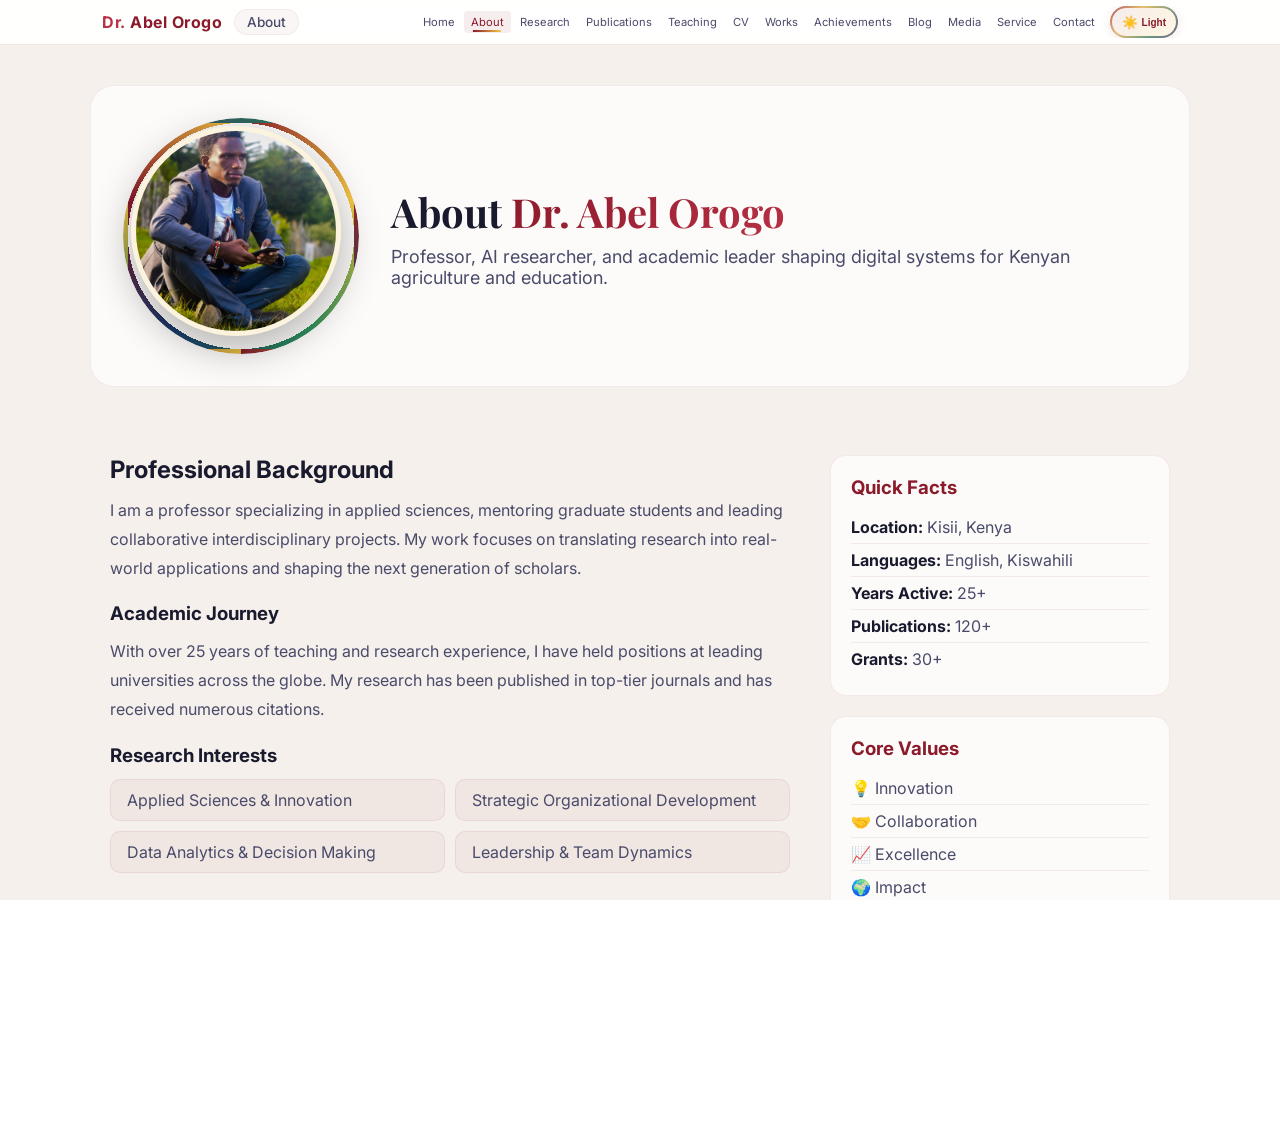
==== commit 0acdc3f8: "Complete portfolio update: Multi-color wave ring animation on home page photo, square photo design, " ====
--- a/about.html
+++ b/about.html
@@ -11,9 +11,13 @@
   </head>
   <body>
 
+    <!-- ===== HEADER ===== -->
     <header class="site-header">
       <div class="container header-inner">
-        <a class="logo" href="index.html"><span>Dr.</span> Abel Orogo</a>
+        <div class="logo-wrapper">
+          <a class="logo" href="index.html"><span>Dr.</span> Abel Orogo</a>
+          <span class="page-name" id="pageName">About</span>
+        </div>
         <nav class="nav" id="main-nav">
           <a href="index.html">Home</a>
           <a href="about.html" class="active">About</a>
@@ -38,21 +42,27 @@
       </div>
     </header>
 
+    <!-- ===== PAGE INDICATOR (Mobile) ===== -->
+    <div class="page-indicator" id="pageIndicator">
+      <span class="page-indicator-label">👤 About</span>
+    </div>
+
+    <!-- ===== MAIN CONTENT ===== -->
     <main class="page-about">
       <section class="container page-hero">
-  <div class="page-hero-inner">
-    <div class="page-hero-image fade-up fade-up-d1">
-      <div class="portrait-wrapper-small">
-        <div class="portrait-ring-small"></div>
-        <img src="port.jpg" alt="Professor Abel Orogo" class="page-profile-img">
-      </div>
-    </div>
-    <div class="page-hero-content fade-up fade-up-d2">
-      <h1 class="page-title">About <span class="highlight">Dr. Abel Orogo</span></h1>
-      <p class="page-subtitle">Professor, AI researcher, and academic leader shaping digital systems for Kenyan agriculture and education.</p>
-    </div>
-  </div>
-</section>
+        <div class="page-hero-inner">
+          <div class="page-hero-image fade-up fade-up-d1">
+            <div class="portrait-wrapper-small">
+              <div class="portrait-ring-small"></div>
+              <img src="port.jpg" alt="Professor Abel Orogo" class="page-profile-img">
+            </div>
+          </div>
+          <div class="page-hero-content fade-up fade-up-d2">
+            <h1 class="page-title">About <span class="highlight">Dr. Abel Orogo</span></h1>
+            <p class="page-subtitle">Professor, AI researcher, and academic leader shaping digital systems for Kenyan agriculture and education.</p>
+          </div>
+        </div>
+      </section>
 
       <section class="container page-content">
         <div class="content-grid">
@@ -96,9 +106,13 @@
       </section>
     </main>
 
+    <!-- ===== FOOTER ===== -->
     <footer class="site-footer">
       <div class="container">
         <p>© <span id="year"></span> <span>Abel Orogo Mong'are</span> — Personal website built with excellence.</p>
+        <p style="margin-top: 8px; font-size: 12px;">
+          <a href="privacy.html" style="color: var(--muted); text-decoration: none;">Privacy Policy</a>
+        </p>
       </div>
     </footer>
 
--- a/css/style.css
+++ b/css/style.css
@@ -3065,4 +3065,142 @@
   .portrait-3d img {
     border-width: 3px;
   }
+}
+/* ============================================================
+   PAGE INDICATOR - Shows current page on mobile
+   ============================================================ */
+.page-indicator {
+  display: none;
+  padding: 8px 16px;
+  background: rgba(255, 255, 255, 0.05);
+  border-bottom: 1px solid rgba(139, 26, 43, 0.08);
+  text-align: center;
+  font-size: 14px;
+  font-weight: 600;
+  color: var(--muted);
+  letter-spacing: 0.5px;
+  backdrop-filter: blur(10px);
+  -webkit-backdrop-filter: blur(10px);
+  transition: background 0.3s ease, color 0.3s ease;
+}
+
+.page-indicator-label {
+  display: inline-flex;
+  align-items: center;
+  gap: 8px;
+}
+
+.page-indicator-label::before {
+  content: '📍';
+  font-size: 14px;
+}
+
+/* Show page indicator on mobile */
+@media (max-width: 768px) {
+  .page-indicator {
+    display: block;
+  }
+}
+
+/* Light theme support */
+body.light-theme .page-indicator {
+  background: rgba(0, 0, 0, 0.03);
+  border-bottom-color: rgba(139, 26, 43, 0.06);
+  color: var(--light-muted);
+}
+
+/* Dark mode support */
+body.dark-mode .page-indicator {
+  background: rgba(255, 255, 255, 0.04);
+  border-bottom-color: rgba(255, 255, 255, 0.06);
+  color: var(--dark-muted);
+}
+/* ============================================================
+   LOGO WRAPPER - Shows page name next to logo
+   ============================================================ */
+.logo-wrapper {
+  display: flex;
+  align-items: center;
+  gap: 12px;
+  flex-shrink: 0;
+}
+
+.logo {
+  font-weight: 700;
+  color: var(--yellow);
+  text-decoration: none;
+  font-size: 1rem;
+  letter-spacing: 0.5px;
+  white-space: nowrap;
+  transition: color 0.3s ease;
+}
+.logo span { color: var(--yellow-light); }
+
+/* Page name next to logo */
+.page-name {
+  display: none;
+  font-size: 0.85rem;
+  font-weight: 500;
+  color: var(--muted);
+  padding: 4px 12px;
+  background: rgba(255, 255, 255, 0.04);
+  border-radius: 20px;
+  border: 1px solid rgba(255, 255, 255, 0.04);
+  white-space: nowrap;
+  transition: all 0.3s ease;
+}
+
+/* Show page name on desktop (larger screens) */
+@media (min-width: 901px) {
+  .page-name {
+    display: inline-block;
+  }
+}
+
+/* Light theme support */
+body.light-theme .logo {
+  color: var(--maroon) !important;
+}
+body.light-theme .logo span {
+  color: var(--maroon-light) !important;
+}
+body.light-theme .page-name {
+  background: rgba(139, 26, 43, 0.04);
+  border-color: rgba(139, 26, 43, 0.06);
+  color: var(--light-muted);
+}
+
+/* Dark mode support */
+body.dark-mode .page-name {
+  background: rgba(255, 255, 255, 0.04);
+  border-color: rgba(255, 255, 255, 0.06);
+  color: var(--dark-muted);
+}
+
+/* ============================================================
+   RESPONSIVE
+   ============================================================ */
+
+/* Tablets */
+@media (max-width: 1100px) {
+  .page-name {
+    font-size: 0.75rem;
+    padding: 3px 10px;
+  }
+  .logo { font-size: 0.9rem; }
+}
+
+/* Mobile - Hide page name in navbar (use page indicator instead) */
+@media (max-width: 900px) {
+  .page-name {
+    display: none !important;
+  }
+  .logo-wrapper {
+    gap: 6px;
+  }
+}
+
+/* Small Mobile */
+@media (max-width: 480px) {
+  .logo { font-size: 0.8rem; }
 }
